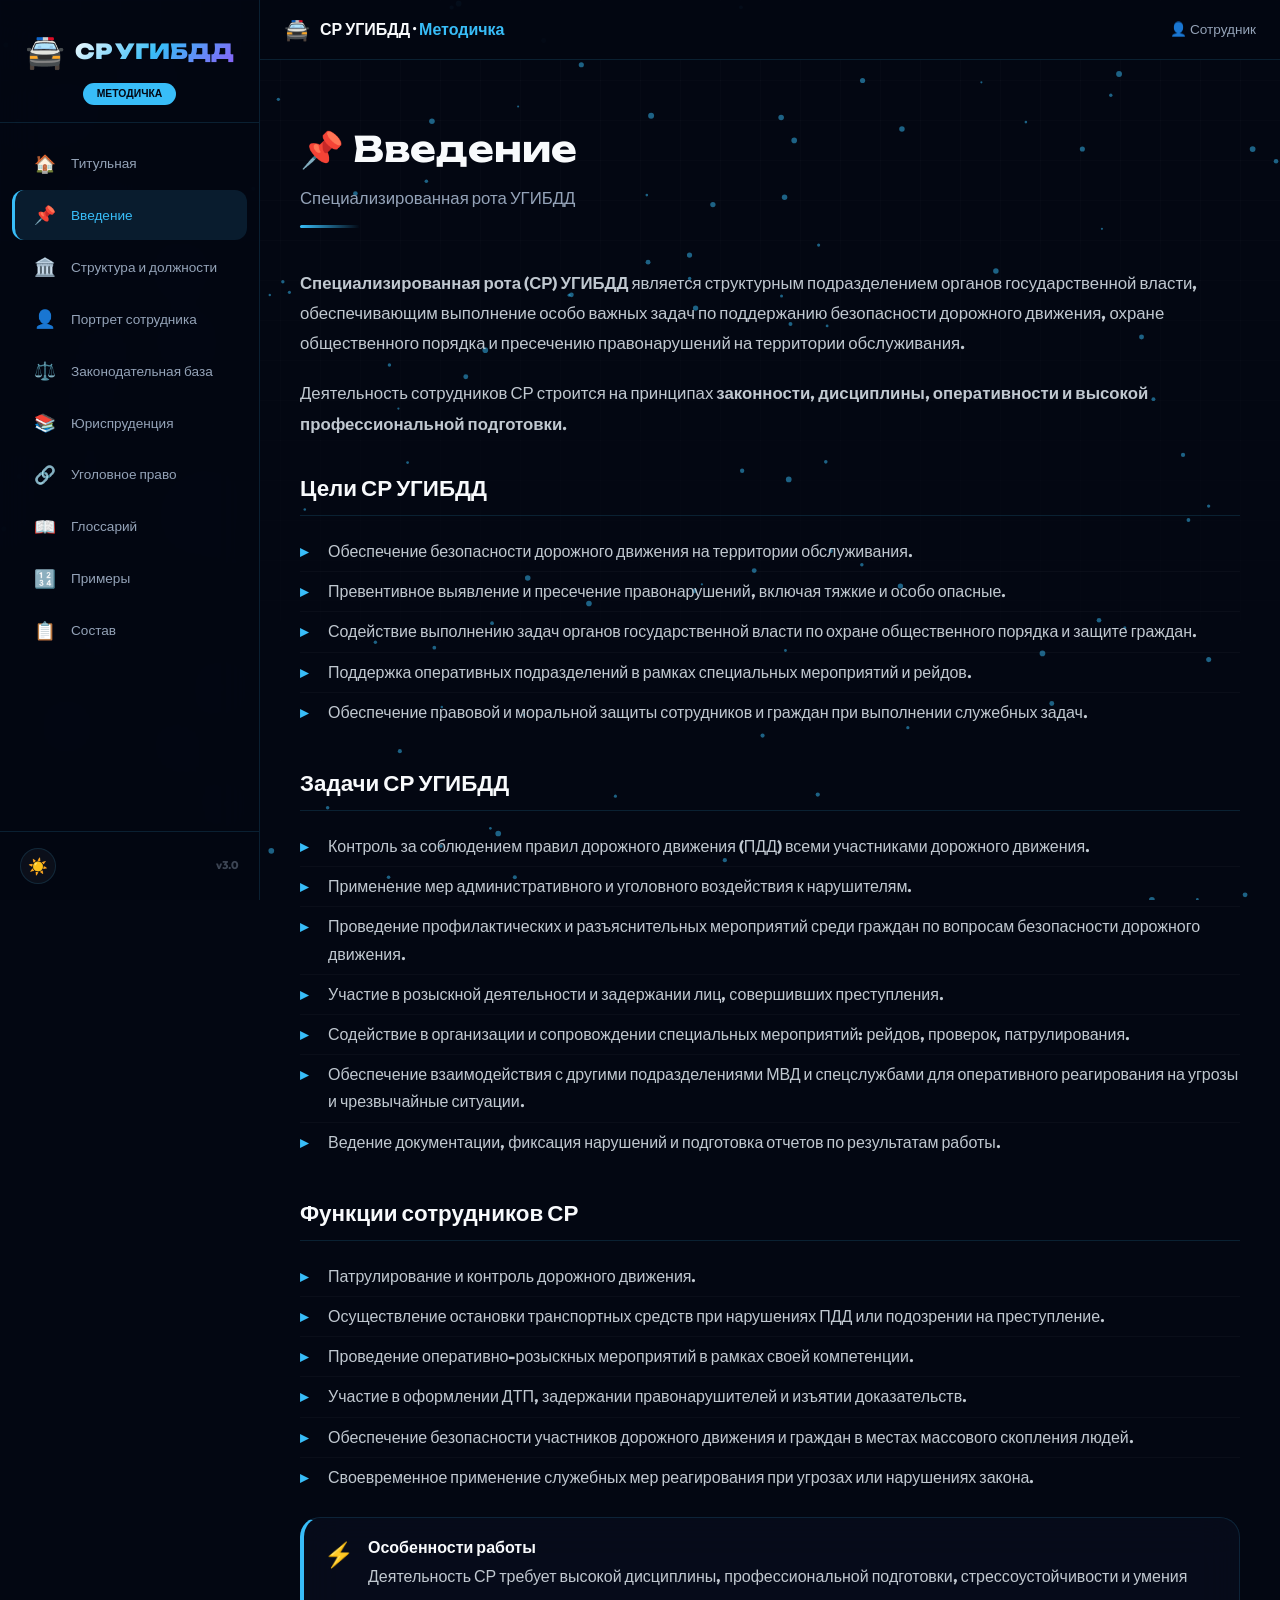
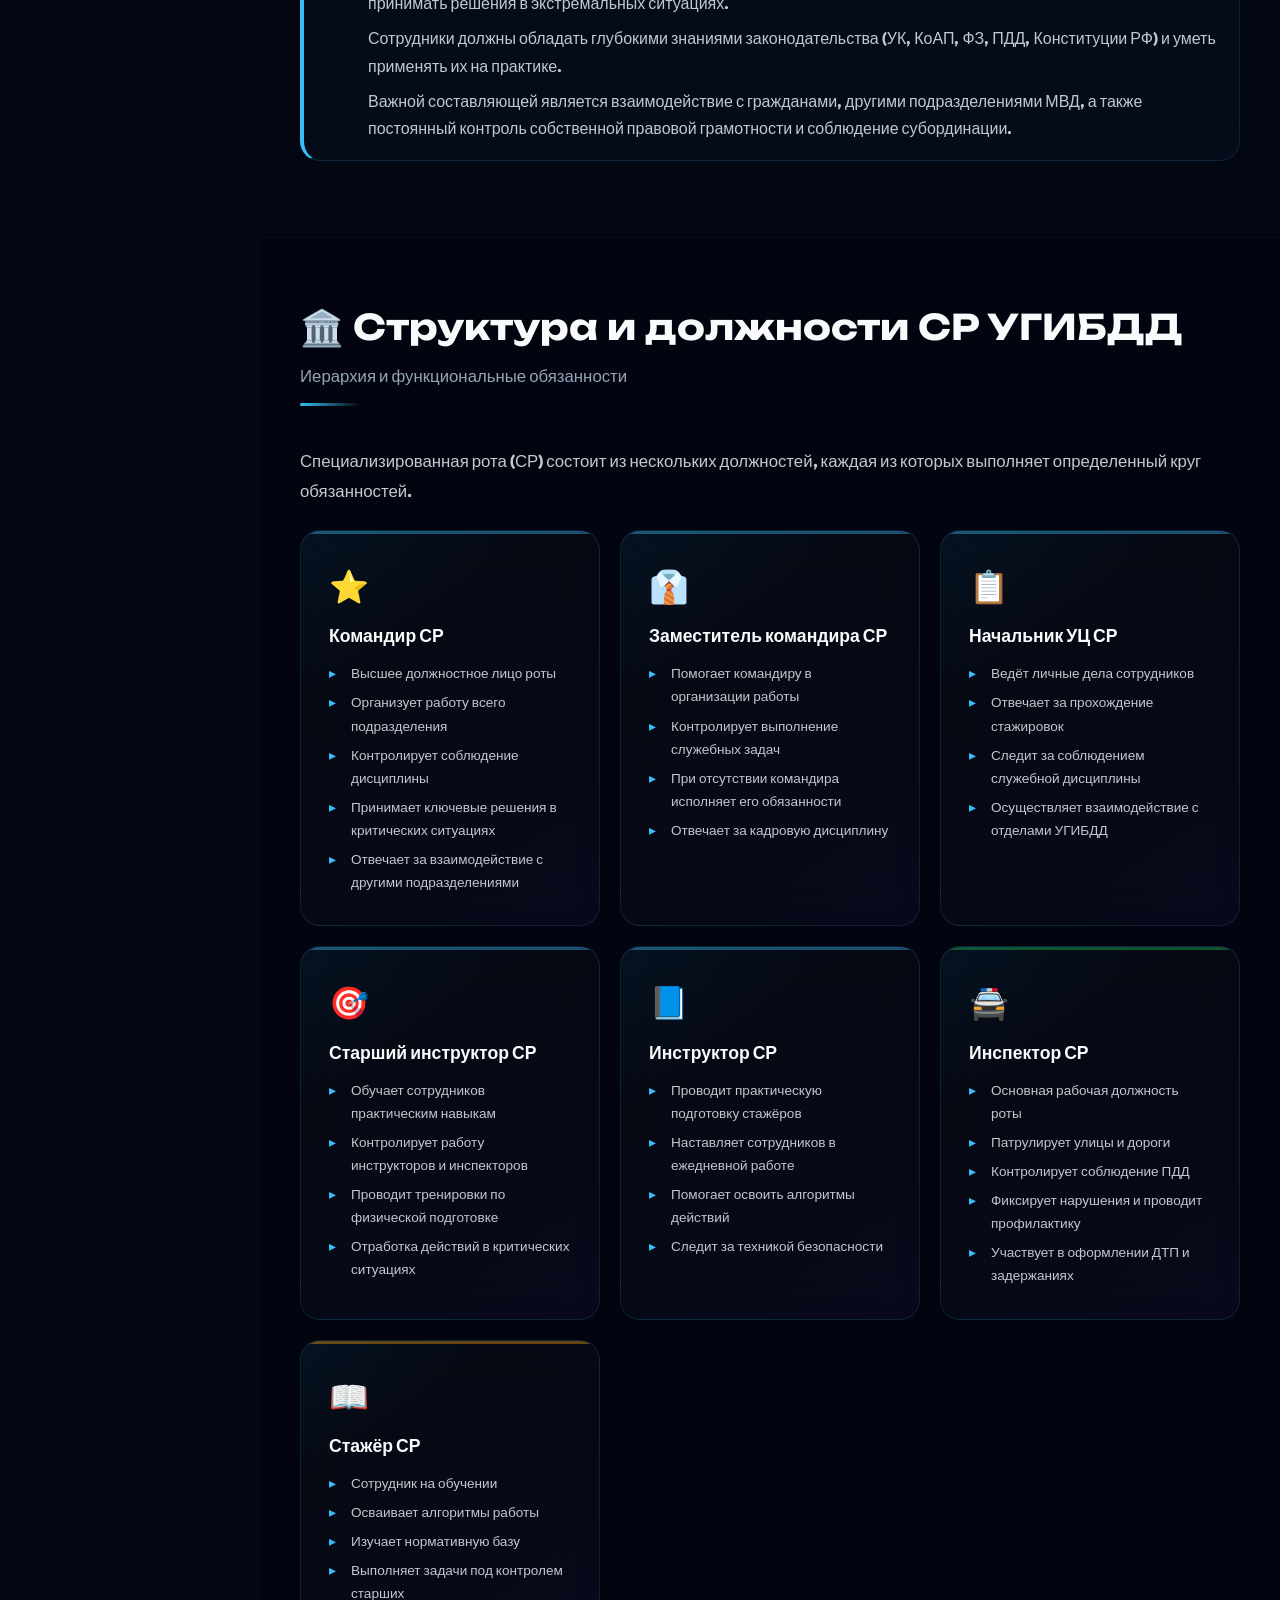
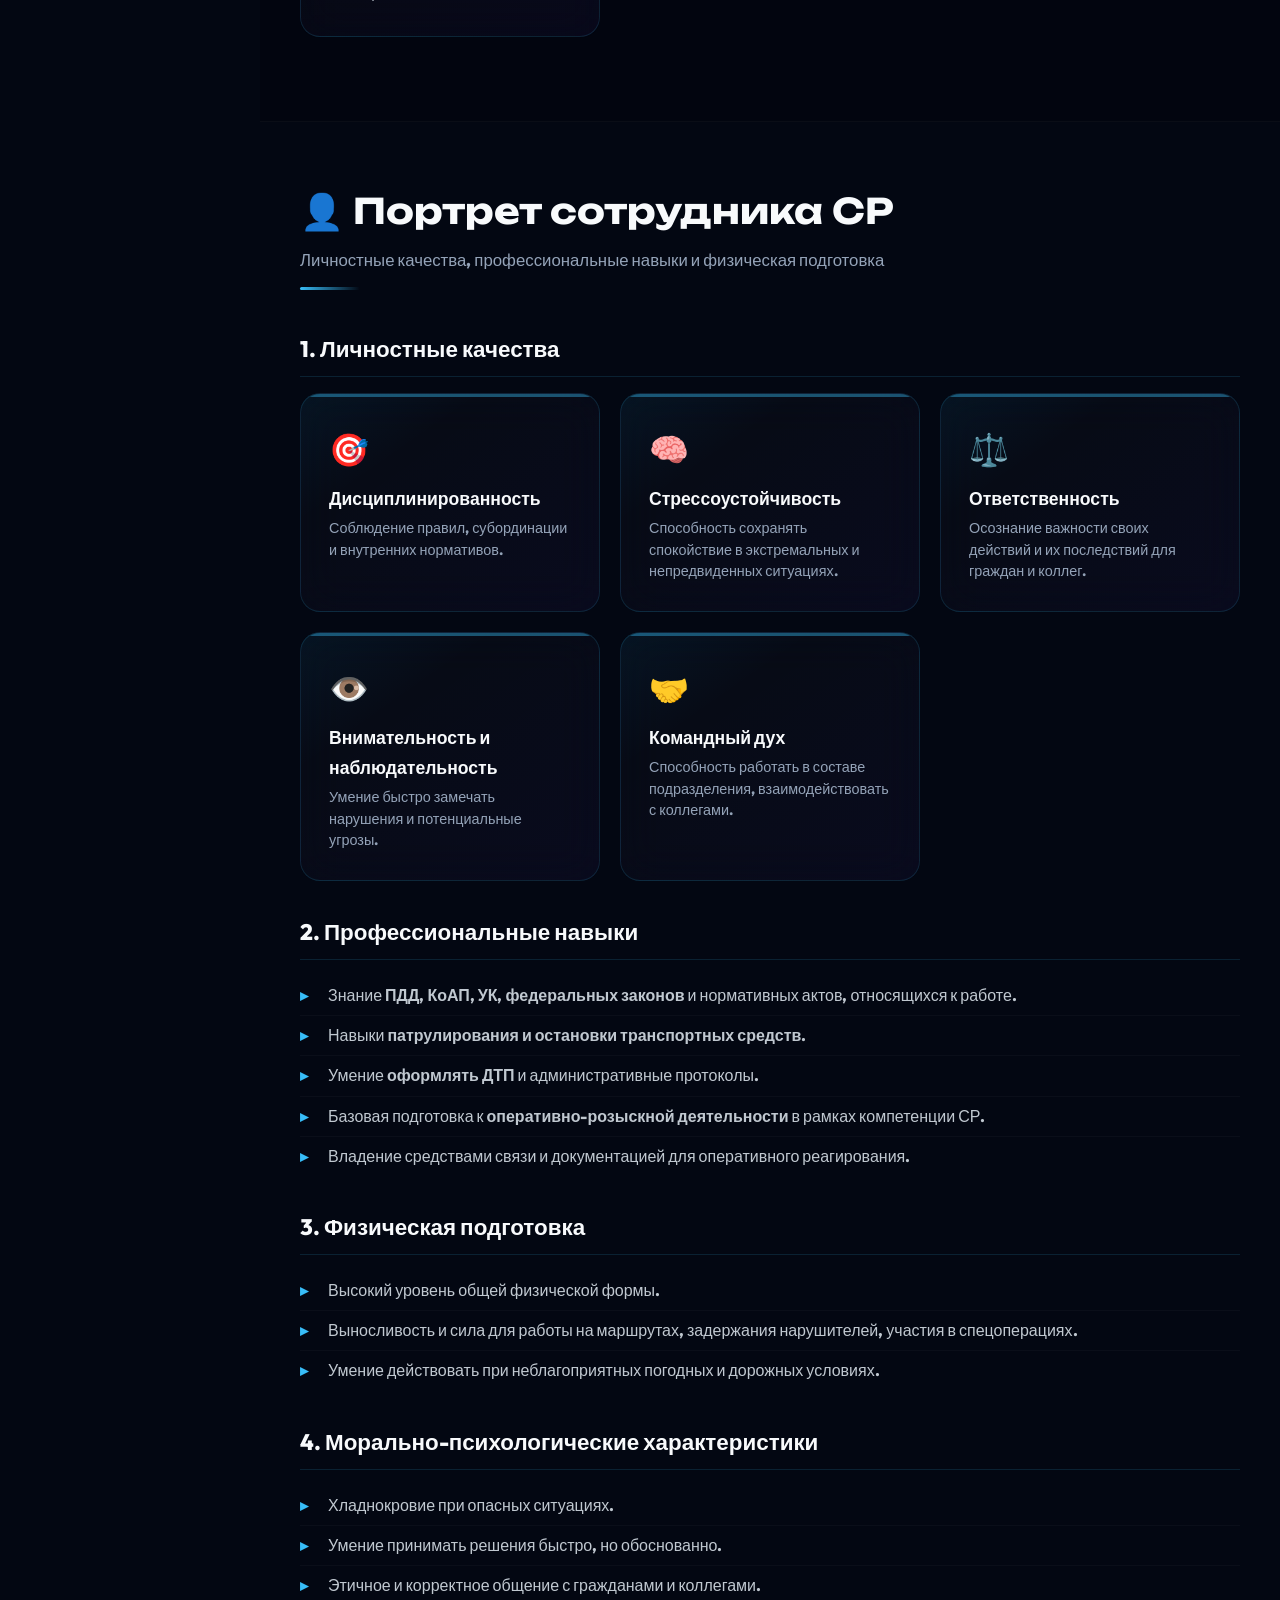
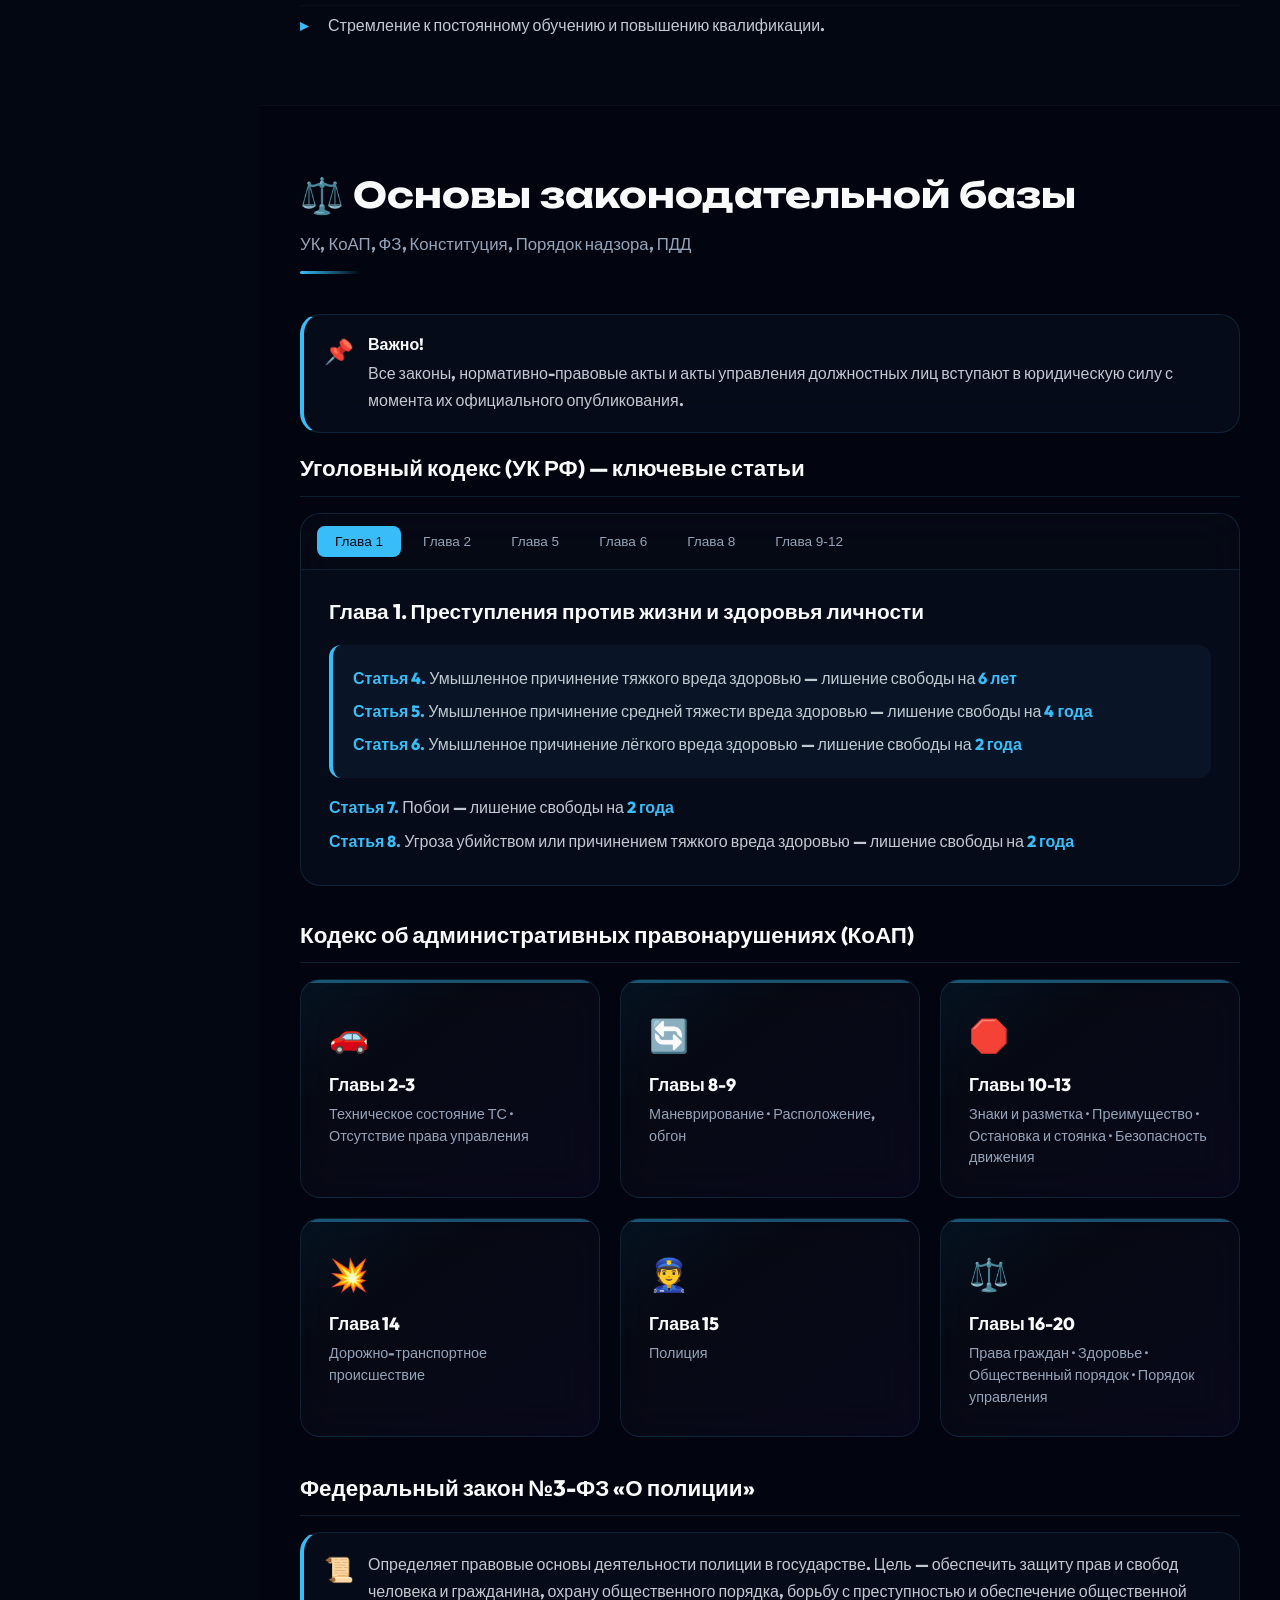
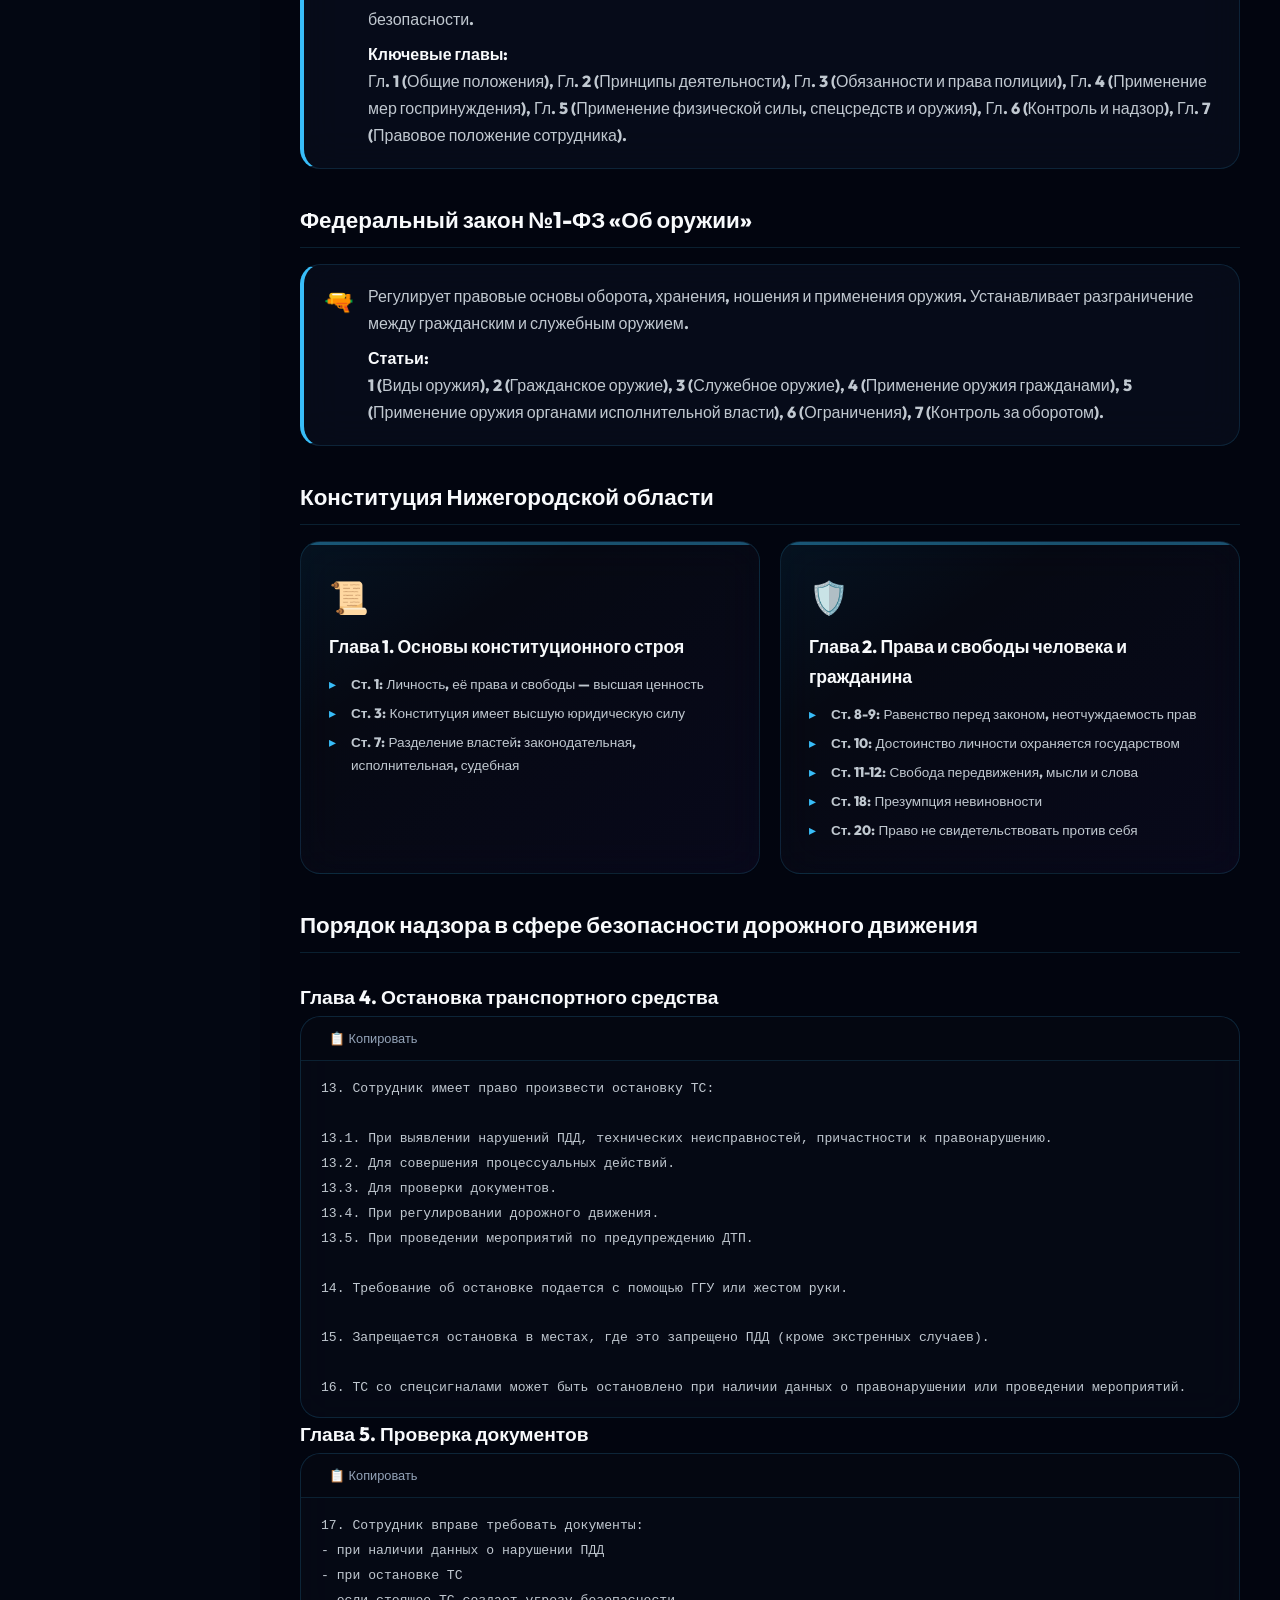
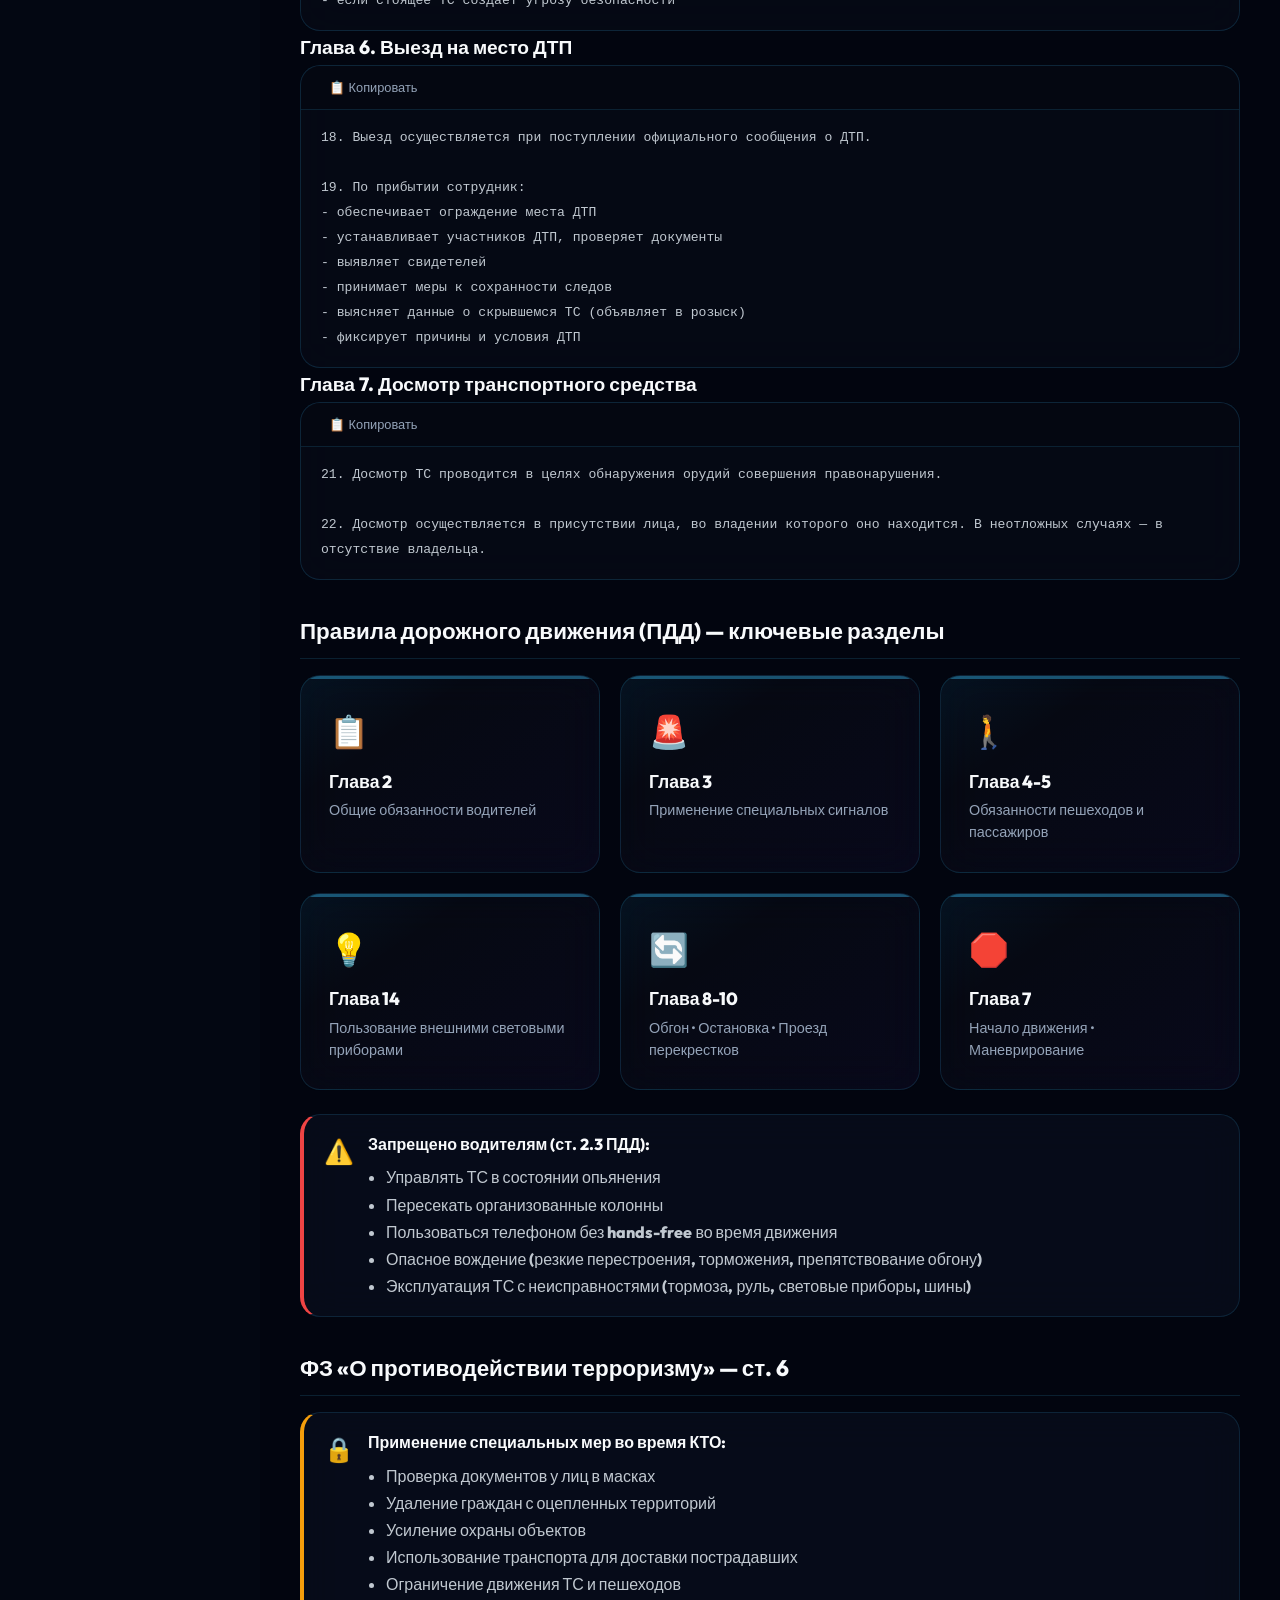
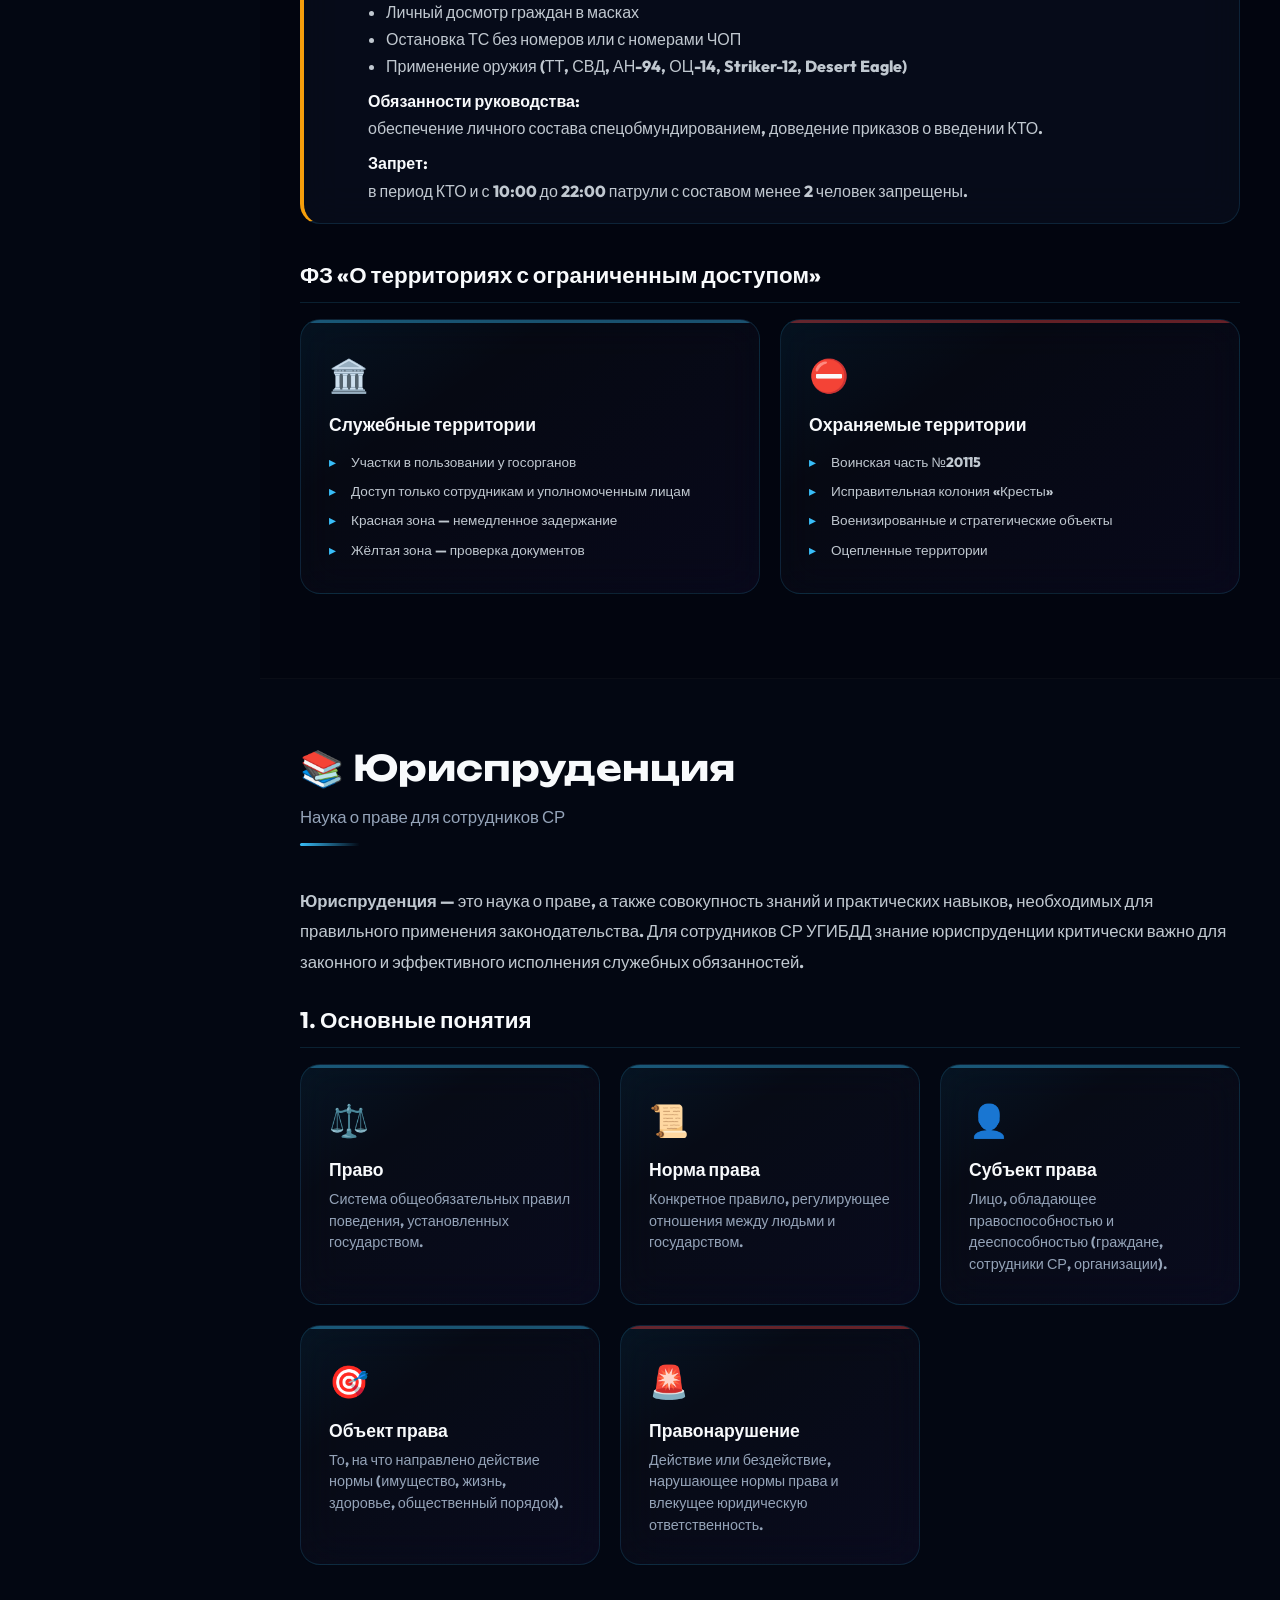
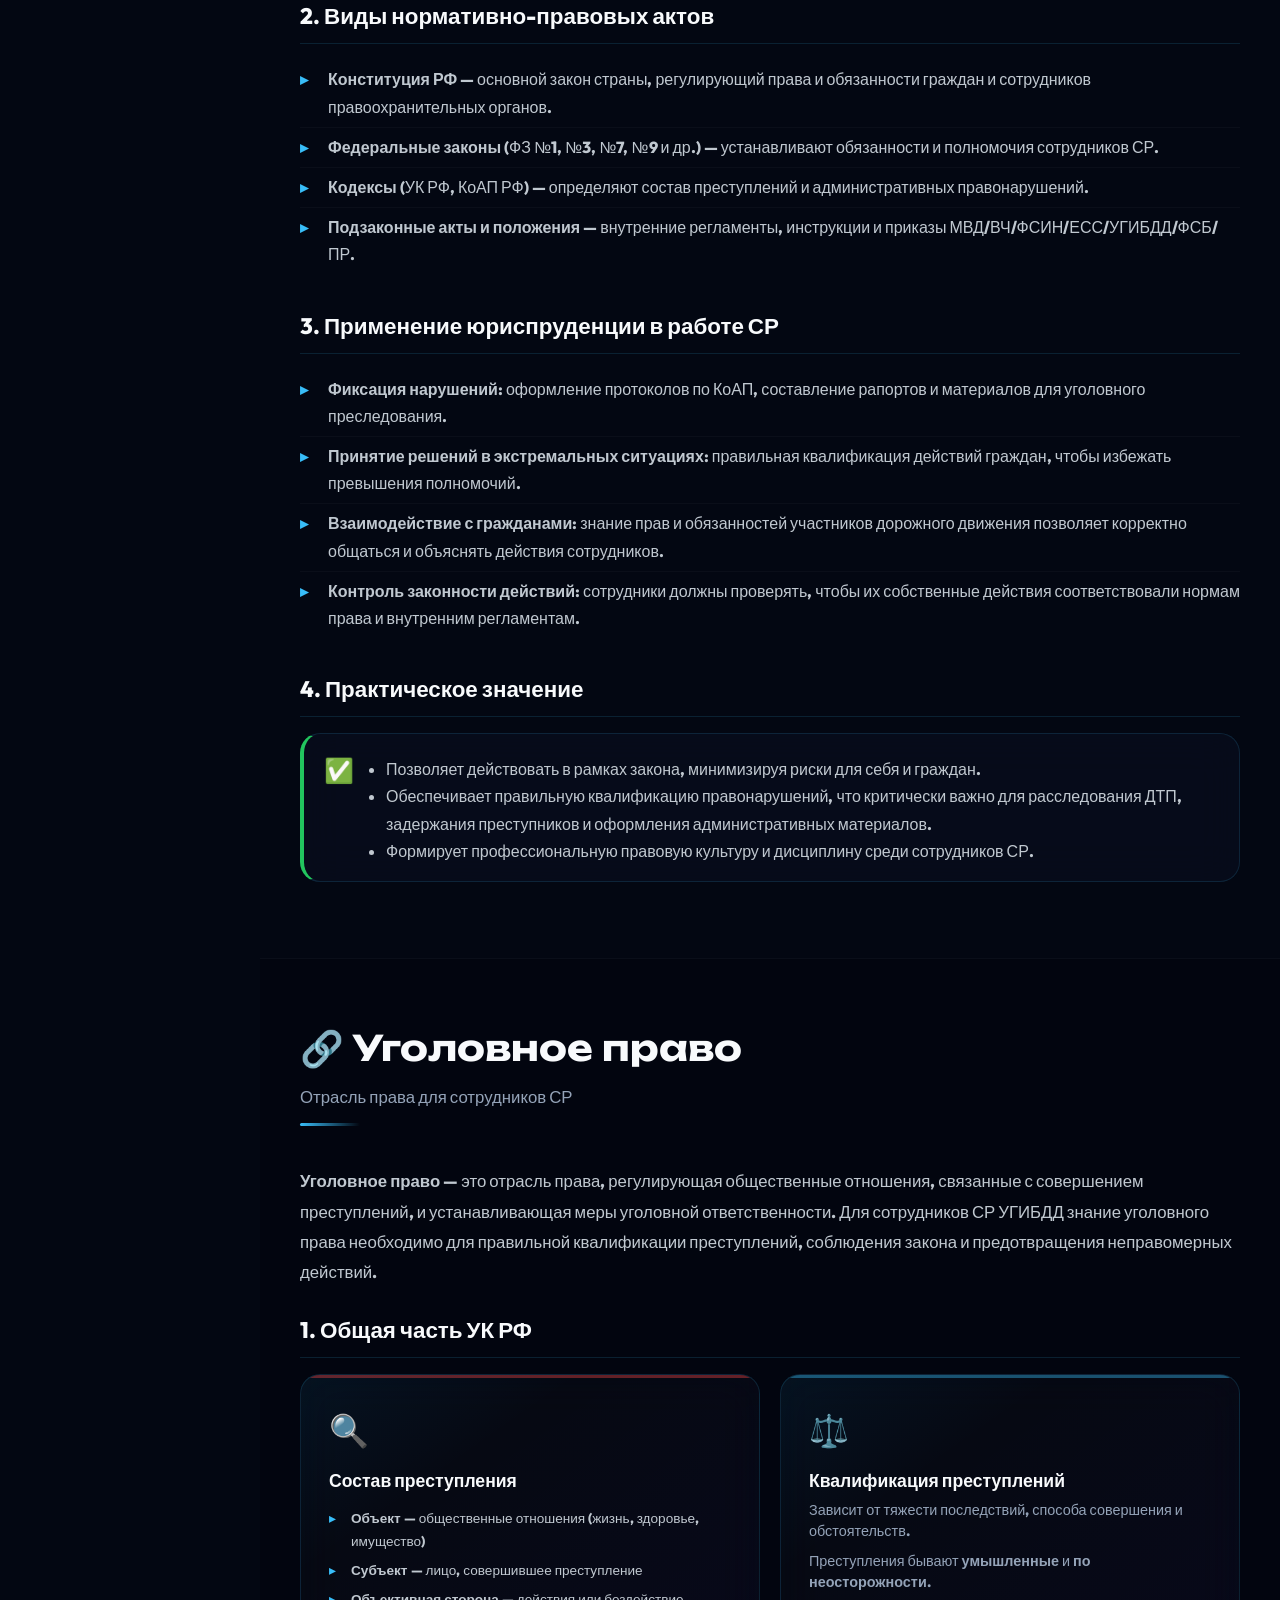
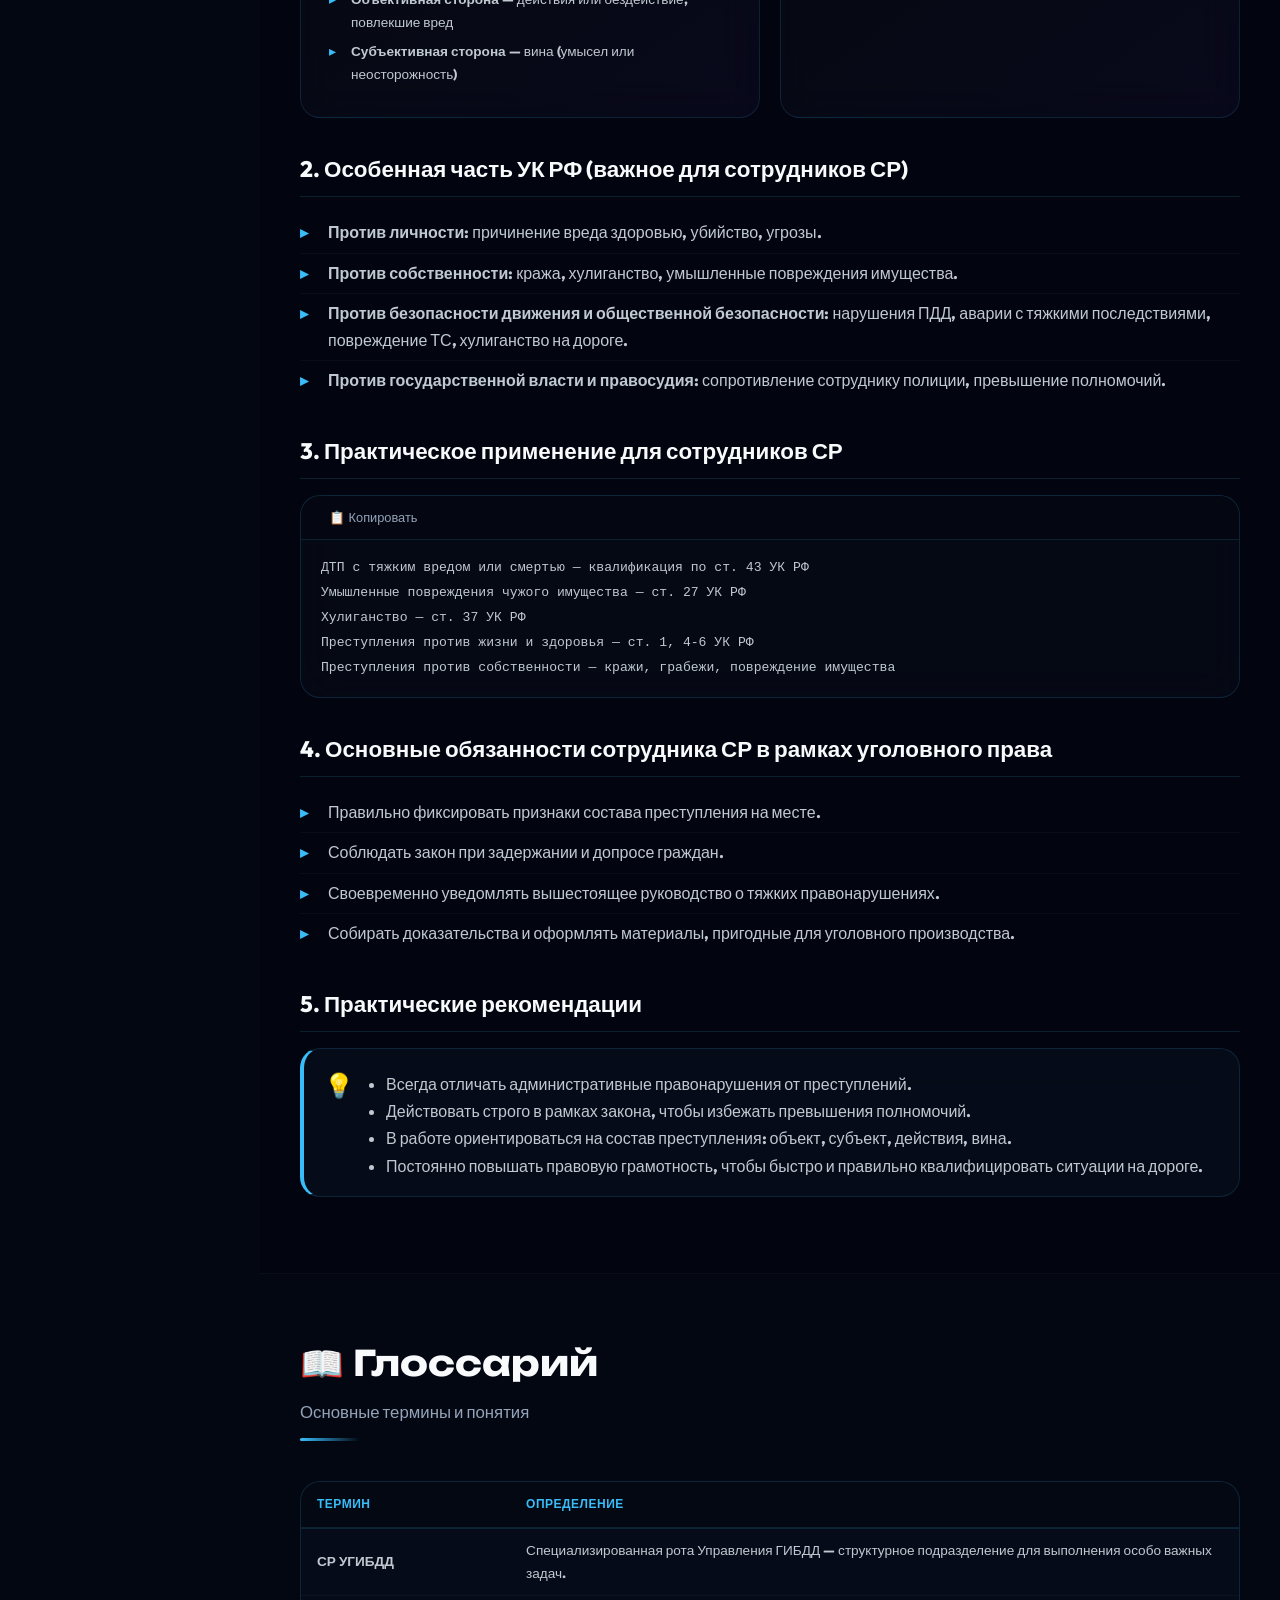
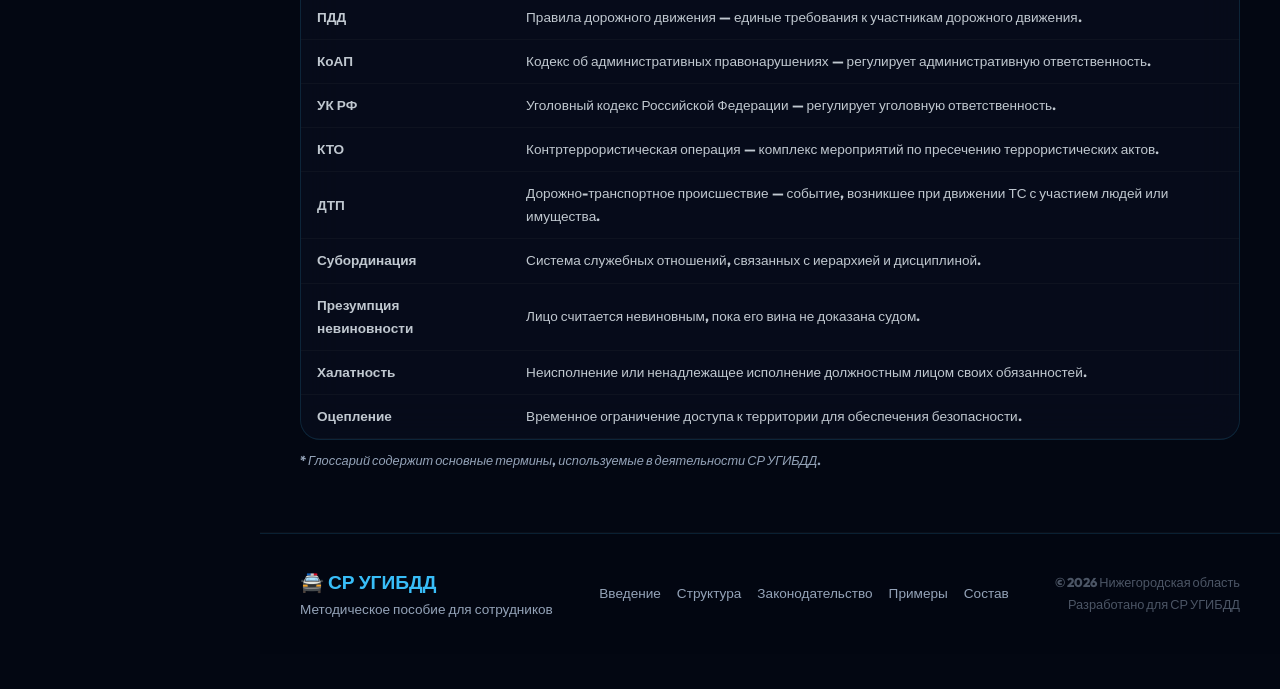
==== book.html @ c5ffb577 "Add files via upload" ====
<!DOCTYPE html>
<html lang="ru" data-theme="dark">
<head>
    <meta charset="UTF-8">
    <meta name="viewport" content="width=device-width, initial-scale=1.0">
    <title>СР УГИБДД · Методичка</title>
    <link rel="preconnect" href="https://fonts.googleapis.com">
    <link rel="preconnect" href="https://fonts.gstatic.com" crossorigin>
    <link href="https://fonts.googleapis.com/css2?family=Outfit:wght@300;400;500;600;700;800;900&family=Unbounded:wght@300;400;500;700;900&display=swap" rel="stylesheet">
    <link rel="stylesheet" href="css/style.css">
    <link rel="stylesheet" href="css/themes.css">
    <link rel="icon" type="image/png" href="assets/img/favicon-96x96.png" sizes="96x96" />
    <link rel="icon" type="image/svg+xml" href="assets/img/favicon.svg" />
    <link rel="shortcut icon" href="assets/img/favicon.ico" />
    <link rel="apple-touch-icon" sizes="180x180" href="assets/img/apple-touch-icon.png" />
    <meta name="apple-mobile-web-app-title" content="SR UGIBDD" />
    <link rel="manifest" href="site.webmanifest" />
</head>
<body>
    <canvas id="particles"></canvas>
    <aside class="sidebar" id="sidebar">
        <div class="sidebar__header">
            <div class="sidebar__logo">
                <span class="sidebar__logo-icon">🚔</span>
                <span class="sidebar__logo-text">СР УГИБДД</span>
            </div>
            <span class="sidebar__badge">Методичка</span>
        </div>
        <nav class="sidebar__nav">
            <ul class="sidebar__menu">
                <li><a href="index.html" class="sidebar__link"><span class="sidebar__icon">🏠</span> Титульная</a></li>
                <li><a href="#vvedenie" class="sidebar__link active"><span class="sidebar__icon">📌</span> Введение</a></li>
                <li><a href="#struktura" class="sidebar__link"><span class="sidebar__icon">🏛️</span> Структура и должности</a></li>
                <li><a href="#portret" class="sidebar__link"><span class="sidebar__icon">👤</span> Портрет сотрудника</a></li>
                <li><a href="#zakonodatelstvo" class="sidebar__link"><span class="sidebar__icon">⚖️</span> Законодательная база</a></li>
                <li><a href="#yurisprudenciya" class="sidebar__link"><span class="sidebar__icon">📚</span> Юриспруденция</a></li>
                <li><a href="#ugolovnoe-pravo" class="sidebar__link"><span class="sidebar__icon">🔗</span> Уголовное право</a></li>
                <li><a href="#glossariy" class="sidebar__link"><span class="sidebar__icon">📖</span> Глоссарий</a></li>
                <li><a href="primery.html" class="sidebar__link"><span class="sidebar__icon">🔢</span> Примеры</a></li>
                <li><a href="pages/sostav/index.html" class="sidebar__link"><span class="sidebar__icon">📋</span> Состав</a></li>
            </ul>
        </nav>
        <div class="sidebar__footer">
            <button class="theme-toggle" id="themeToggle"><span class="theme-toggle__icon">☀️</span></button>
            <span class="sidebar__version">v3.0</span>
        </div>
    </aside>
    <main class="main-content">
        <header class="topbar">
            <button class="topbar__menu-btn" id="sidebarToggle">☰</button>
            <div class="topbar__brand">
                <span class="topbar__brand-icon">🚔</span>
                <span class="topbar__brand-text">СР УГИБДД · <span>Методичка</span></span>
            </div>
            <div class="topbar__info"><span class="topbar__user">👤 Сотрудник</span></div>
        </header>
        <div class="page">

            <!-- ========================================================= -->
            <!-- ВВЕДЕНИЕ -->
            <!-- ========================================================= -->
            <section class="section" id="vvedenie">
                <div class="container">
                    <div class="section__header">
                        <h1 class="section__title">📌 Введение</h1>
                        <p class="section__subtitle">Специализированная рота УГИБДД</p>
                        <div class="section__divider"></div>
                    </div>

                    <p style="color: var(--text-secondary); font-size: 1.05rem; line-height: 1.8; margin-bottom: 20px;">
                        <strong>Специализированная рота (СР) УГИБДД</strong> является структурным подразделением органов государственной власти, обеспечивающим выполнение особо важных задач по поддержанию безопасности дорожного движения, охране общественного порядка и пресечению правонарушений на территории обслуживания.
                    </p>
                    <p style="color: var(--text-secondary); font-size: 1.05rem; line-height: 1.8; margin-bottom: 30px;">
                        Деятельность сотрудников СР строится на принципах <strong>законности, дисциплины, оперативности и высокой профессиональной подготовки</strong>.
                    </p>

                    <h2 class="section__heading">Цели СР УГИБДД</h2>
                    <ul class="styled-list">
                        <li>Обеспечение безопасности дорожного движения на территории обслуживания.</li>
                        <li>Превентивное выявление и пресечение правонарушений, включая тяжкие и особо опасные.</li>
                        <li>Содействие выполнению задач органов государственной власти по охране общественного порядка и защите граждан.</li>
                        <li>Поддержка оперативных подразделений в рамках специальных мероприятий и рейдов.</li>
                        <li>Обеспечение правовой и моральной защиты сотрудников и граждан при выполнении служебных задач.</li>
                    </ul>

                    <h2 class="section__heading">Задачи СР УГИБДД</h2>
                    <ul class="styled-list">
                        <li>Контроль за соблюдением правил дорожного движения (ПДД) всеми участниками дорожного движения.</li>
                        <li>Применение мер административного и уголовного воздействия к нарушителям.</li>
                        <li>Проведение профилактических и разъяснительных мероприятий среди граждан по вопросам безопасности дорожного движения.</li>
                        <li>Участие в розыскной деятельности и задержании лиц, совершивших преступления.</li>
                        <li>Содействие в организации и сопровождении специальных мероприятий: рейдов, проверок, патрулирования.</li>
                        <li>Обеспечение взаимодействия с другими подразделениями МВД и спецслужбами для оперативного реагирования на угрозы и чрезвычайные ситуации.</li>
                        <li>Ведение документации, фиксация нарушений и подготовка отчетов по результатам работы.</li>
                    </ul>

                    <h2 class="section__heading">Функции сотрудников СР</h2>
                    <ul class="styled-list">
                        <li>Патрулирование и контроль дорожного движения.</li>
                        <li>Осуществление остановки транспортных средств при нарушениях ПДД или подозрении на преступление.</li>
                        <li>Проведение оперативно-розыскных мероприятий в рамках своей компетенции.</li>
                        <li>Участие в оформлении ДТП, задержании правонарушителей и изъятии доказательств.</li>
                        <li>Обеспечение безопасности участников дорожного движения и граждан в местах массового скопления людей.</li>
                        <li>Своевременное применение служебных мер реагирования при угрозах или нарушениях закона.</li>
                    </ul>

                    <div class="alert alert--info" style="margin-top: 20px;">
                        <div class="alert__icon">⚡</div>
                        <div class="alert__content">
                            <strong>Особенности работы</strong>
                            <p>Деятельность СР требует высокой дисциплины, профессиональной подготовки, стрессоустойчивости и умения принимать решения в экстремальных ситуациях.</p>
                            <p style="margin-top: 8px;">Сотрудники должны обладать глубокими знаниями законодательства (УК, КоАП, ФЗ, ПДД, Конституции РФ) и уметь применять их на практике.</p>
                            <p style="margin-top: 8px;">Важной составляющей является взаимодействие с гражданами, другими подразделениями МВД, а также постоянный контроль собственной правовой грамотности и соблюдение субординации.</p>
                        </div>
                    </div>
                </div>
            </section>

            <!-- ========================================================= -->
            <!-- СТРУКТУРА И ДОЛЖНОСТИ -->
            <!-- ========================================================= -->
            <section class="section" id="struktura">
                <div class="container">
                    <div class="section__header">
                        <h1 class="section__title">🏛️ Структура и должности СР УГИБДД</h1>
                        <p class="section__subtitle">Иерархия и функциональные обязанности</p>
                        <div class="section__divider"></div>
                    </div>

                    <p style="color: var(--text-secondary); font-size: 1.05rem; line-height: 1.8; margin-bottom: 24px;">
                        Специализированная рота (СР) состоит из нескольких должностей, каждая из которых выполняет определенный круг обязанностей.
                    </p>

                    <div class="card-grid">
                        <div class="card card--primary">
                            <div class="card__icon">⭐</div>
                            <h3 class="card__title">Командир СР</h3>
                            <ul class="card__list">
                                <li>Высшее должностное лицо роты</li>
                                <li>Организует работу всего подразделения</li>
                                <li>Контролирует соблюдение дисциплины</li>
                                <li>Принимает ключевые решения в критических ситуациях</li>
                                <li>Отвечает за взаимодействие с другими подразделениями</li>
                            </ul>
                        </div>

                        <div class="card">
                            <div class="card__icon">👔</div>
                            <h3 class="card__title">Заместитель командира СР</h3>
                            <ul class="card__list">
                                <li>Помогает командиру в организации работы</li>
                                <li>Контролирует выполнение служебных задач</li>
                                <li>При отсутствии командира исполняет его обязанности</li>
                                <li>Отвечает за кадровую дисциплину</li>
                            </ul>
                        </div>

                        <div class="card">
                            <div class="card__icon">📋</div>
                            <h3 class="card__title">Начальник УЦ СР</h3>
                            <ul class="card__list">
                                <li>Ведёт личные дела сотрудников</li>
                                <li>Отвечает за прохождение стажировок</li>
                                <li>Следит за соблюдением служебной дисциплины</li>
                                <li>Осуществляет взаимодействие с отделами УГИБДД</li>
                            </ul>
                        </div>

                        <div class="card">
                            <div class="card__icon">🎯</div>
                            <h3 class="card__title">Старший инструктор СР</h3>
                            <ul class="card__list">
                                <li>Обучает сотрудников практическим навыкам</li>
                                <li>Контролирует работу инструкторов и инспекторов</li>
                                <li>Проводит тренировки по физической подготовке</li>
                                <li>Отработка действий в критических ситуациях</li>
                            </ul>
                        </div>

                        <div class="card">
                            <div class="card__icon">📘</div>
                            <h3 class="card__title">Инструктор СР</h3>
                            <ul class="card__list">
                                <li>Проводит практическую подготовку стажёров</li>
                                <li>Наставляет сотрудников в ежедневной работе</li>
                                <li>Помогает освоить алгоритмы действий</li>
                                <li>Следит за техникой безопасности</li>
                            </ul>
                        </div>

                        <div class="card card--success">
                            <div class="card__icon">🚔</div>
                            <h3 class="card__title">Инспектор СР</h3>
                            <ul class="card__list">
                                <li>Основная рабочая должность роты</li>
                                <li>Патрулирует улицы и дороги</li>
                                <li>Контролирует соблюдение ПДД</li>
                                <li>Фиксирует нарушения и проводит профилактику</li>
                                <li>Участвует в оформлении ДТП и задержаниях</li>
                            </ul>
                        </div>

                        <div class="card card--warning">
                            <div class="card__icon">📖</div>
                            <h3 class="card__title">Стажёр СР</h3>
                            <ul class="card__list">
                                <li>Сотрудник на обучении</li>
                                <li>Осваивает алгоритмы работы</li>
                                <li>Изучает нормативную базу</li>
                                <li>Выполняет задачи под контролем старших</li>
                            </ul>
                        </div>
                    </div>
                </div>
            </section>

            <!-- ========================================================= -->
            <!-- ПОРТРЕТ СОТРУДНИКА -->
            <!-- ========================================================= -->
            <section class="section" id="portret">
                <div class="container">
                    <div class="section__header">
                        <h1 class="section__title">👤 Портрет сотрудника СР</h1>
                        <p class="section__subtitle">Личностные качества, профессиональные навыки и физическая подготовка</p>
                        <div class="section__divider"></div>
                    </div>

                    <h2 class="section__heading">1. Личностные качества</h2>
                    <div class="card-grid card-grid--2">
                        <div class="card">
                            <div class="card__icon">🎯</div>
                            <h3 class="card__title">Дисциплинированность</h3>
                            <p class="card__desc">Соблюдение правил, субординации и внутренних нормативов.</p>
                        </div>
                        <div class="card">
                            <div class="card__icon">🧠</div>
                            <h3 class="card__title">Стрессоустойчивость</h3>
                            <p class="card__desc">Способность сохранять спокойствие в экстремальных и непредвиденных ситуациях.</p>
                        </div>
                        <div class="card">
                            <div class="card__icon">⚖️</div>
                            <h3 class="card__title">Ответственность</h3>
                            <p class="card__desc">Осознание важности своих действий и их последствий для граждан и коллег.</p>
                        </div>
                        <div class="card">
                            <div class="card__icon">👁️</div>
                            <h3 class="card__title">Внимательность и наблюдательность</h3>
                            <p class="card__desc">Умение быстро замечать нарушения и потенциальные угрозы.</p>
                        </div>
                        <div class="card">
                            <div class="card__icon">🤝</div>
                            <h3 class="card__title">Командный дух</h3>
                            <p class="card__desc">Способность работать в составе подразделения, взаимодействовать с коллегами.</p>
                        </div>
                    </div>

                    <h2 class="section__heading">2. Профессиональные навыки</h2>
                    <ul class="styled-list">
                        <li>Знание <strong>ПДД, КоАП, УК, федеральных законов</strong> и нормативных актов, относящихся к работе.</li>
                        <li>Навыки <strong>патрулирования и остановки транспортных средств</strong>.</li>
                        <li>Умение <strong>оформлять ДТП</strong> и административные протоколы.</li>
                        <li>Базовая подготовка к <strong>оперативно-розыскной деятельности</strong> в рамках компетенции СР.</li>
                        <li>Владение средствами связи и документацией для оперативного реагирования.</li>
                    </ul>

                    <h2 class="section__heading">3. Физическая подготовка</h2>
                    <ul class="styled-list">
                        <li>Высокий уровень общей физической формы.</li>
                        <li>Выносливость и сила для работы на маршрутах, задержания нарушителей, участия в спецоперациях.</li>
                        <li>Умение действовать при неблагоприятных погодных и дорожных условиях.</li>
                    </ul>

                    <h2 class="section__heading">4. Морально-психологические характеристики</h2>
                    <ul class="styled-list">
                        <li>Хладнокровие при опасных ситуациях.</li>
                        <li>Умение принимать решения быстро, но обоснованно.</li>
                        <li>Этичное и корректное общение с гражданами и коллегами.</li>
                        <li>Стремление к постоянному обучению и повышению квалификации.</li>
                    </ul>
                </div>
            </section>

            <!-- ========================================================= -->
            <!-- ЗАКОНОДАТЕЛЬНАЯ БАЗА -->
            <!-- ========================================================= -->
            <section class="section" id="zakonodatelstvo">
                <div class="container">
                    <div class="section__header">
                        <h1 class="section__title">⚖️ Основы законодательной базы</h1>
                        <p class="section__subtitle">УК, КоАП, ФЗ, Конституция, Порядок надзора, ПДД</p>
                        <div class="section__divider"></div>
                    </div>

                    <div class="alert alert--info">
                        <div class="alert__icon">📌</div>
                        <div class="alert__content">
                            <strong>Важно!</strong>
                            <p>Все законы, нормативно-правовые акты и акты управления должностных лиц вступают в юридическую силу с момента их официального опубликования.</p>
                        </div>
                    </div>

                    <h2 class="section__heading">Уголовный кодекс (УК РФ) — ключевые статьи</h2>

                    <div class="tabs">
                        <div class="tabs__nav">
                            <button class="tabs__btn active" data-tab="uk1">Глава 1</button>
                            <button class="tabs__btn" data-tab="uk2">Глава 2</button>
                            <button class="tabs__btn" data-tab="uk3">Глава 5</button>
                            <button class="tabs__btn" data-tab="uk4">Глава 6</button>
                            <button class="tabs__btn" data-tab="uk5">Глава 8</button>
                            <button class="tabs__btn" data-tab="uk6">Глава 9-12</button>
                        </div>

                        <!-- Глава 1 -->
                        <div class="tabs__content active" id="uk1">
                            <h3>Глава 1. Преступления против жизни и здоровья личности</h3>
                            <div class="highlight">
                                <p><strong>Статья 4.</strong> Умышленное причинение тяжкого вреда здоровью — лишение свободы на <strong>6 лет</strong></p>
                                <p><strong>Статья 5.</strong> Умышленное причинение средней тяжести вреда здоровью — лишение свободы на <strong>4 года</strong></p>
                                <p><strong>Статья 6.</strong> Умышленное причинение лёгкого вреда здоровью — лишение свободы на <strong>2 года</strong></p>
                            </div>
                            <p><strong>Статья 7.</strong> Побои — лишение свободы на <strong>2 года</strong></p>
                            <p><strong>Статья 8.</strong> Угроза убийством или причинением тяжкого вреда здоровью — лишение свободы на <strong>2 года</strong></p>
                        </div>

                        <!-- Глава 2 -->
                        <div class="tabs__content" id="uk2">
                            <h3>Глава 2. Преступления против свободы, чести и достоинства личности</h3>
                            <div class="highlight">
                                <p><strong>Статья 12.</strong> Похищение человека — лишение свободы на <strong>4 года</strong></p>
                                <p><strong>Статья 13.</strong> Незаконное лишение свободы — лишение свободы на <strong>4 года</strong></p>
                            </div>
                            <p><strong>Статья 14.</strong> Клевета — штраф 50.000-100.000 рублей или лишение свободы на <strong>2 года</strong></p>
                            <p><strong>Статья 19.</strong> Нарушение тайны переписки или телефонных переговоров — лишение свободы на <strong>2 года</strong></p>
                            <p><strong>Статья 20.</strong> Нарушение неприкосновенности жилища — лишение свободы на <strong>2 года</strong></p>
                        </div>

                        <!-- Глава 5 -->
                        <div class="tabs__content" id="uk3">
                            <h3>Глава 5. Преступления против собственности</h3>
                            <div class="highlight">
                                <p><strong>Статья 22.</strong> Кража — лишение свободы на <strong>6 лет</strong></p>
                                <p><strong>Статья 23.</strong> Грабеж — лишение свободы на <strong>8 лет</strong></p>
                            </div>
                            <p><strong>Статья 24.</strong> Разбой — лишение свободы на <strong>4 года</strong></p>
                            <p><strong>Статья 26.</strong> Вымогательство — лишение свободы на <strong>4 года</strong></p>
                            <p><strong>Статья 27.</strong> Умышленное уничтожение или повреждение имущества — лишение свободы на <strong>2 года</strong></p>
                        </div>

                        <!-- Глава 6 -->
                        <div class="tabs__content" id="uk4">
                            <h3>Глава 6. Преступления против общественной безопасности</h3>
                            <div class="highlight">
                                <p><strong>Статья 33.</strong> Бандитизм — лишение свободы на <strong>4 года</strong></p>
                                <p><strong>Статья 36.</strong> Массовые беспорядки — лишение свободы на <strong>4 года</strong></p>
                            </div>
                            <p><strong>Статья 37.</strong> Хулиганство — лишение свободы на <strong>2 года</strong></p>
                            <p><strong>Статья 38.</strong> Вандализм — лишение свободы на <strong>2 года</strong></p>
                            <p><strong>Статья 39.</strong> Незаконное проникновение на охраняемый объект — лишение свободы на <strong>8 лет</strong></p>
                            <p><strong>Статья 40.</strong> Незаконное приобретение, передача, изготовление оружия — лишение свободы на <strong>4 года</strong></p>
                            <p><strong>Статья 41.</strong> Незаконное использование или ношение оружия — лишение свободы на <strong>4 года</strong></p>
                            <p><strong>Статья 42.</strong> Ношение огнестрельного оружия в открытом виде в общественных местах — лишение свободы на <strong>4 года</strong></p>
                        </div>

                        <!-- Глава 8 -->
                        <div class="tabs__content" id="uk5">
                            <h3>Глава 8. Преступления против здоровья населения и общественной нравственности</h3>
                            <div class="highlight">
                                <p><strong>Статья 45.</strong> Незаконное изготовление, приобретение, продажа, хранение наркотических средств — лишение свободы на <strong>7 лет</strong></p>
                            </div>
                            <p><strong>Примечание:</strong> значительный размер — зелёный чай от 6 грамм, мятная пудра от 2 грамм. Добровольная сдача освобождает от ответственности.</p>
                        </div>

                        <!-- Глава 9-12 -->
                        <div class="tabs__content" id="uk6">
                            <h3>Главы 9-12. Преступления против государственной власти, правосудия, порядка управления и военной службы</h3>
                            <div class="highlight">
                                <p><strong>Статья 48.</strong> Посягательство на жизнь государственного деятеля — лишение свободы на <strong>7 лет</strong></p>
                                <p><strong>Статья 51.</strong> Превышение должностных полномочий — лишение свободы на <strong>4 года</strong></p>
                                <p><strong>Статья 51.1.</strong> Злоупотребление должностными полномочиями — лишение свободы на <strong>4 года</strong></p>
                            </div>
                            <p><strong>Статья 53.</strong> Присвоение полномочий должностного лица — лишение свободы на <strong>3 года</strong></p>
                            <p><strong>Статья 54.</strong> Получение взятки — лишение свободы на <strong>5 лет</strong></p>
                            <p><strong>Статья 55.</strong> Дача взятки — лишение свободы на <strong>5 лет</strong></p>
                            <p><strong>Статья 56.</strong> Халатность — штраф 150.000-1.000.000 рублей или лишение свободы на <strong>4 года</strong></p>
                            <p><strong>Статья 60.</strong> Незаконные задержание, заключение под стражу — штраф 200.000-500.000 рублей или лишение свободы на <strong>5 лет</strong></p>
                            <p><strong>Статья 65.</strong> Посягательство на жизнь сотрудника правоохранительного органа — лишение свободы на <strong>6 лет</strong></p>
                            <p><strong>Статья 66.</strong> Применение насилия в отношении представителя власти — лишение свободы на <strong>5 лет</strong></p>
                            <p><strong>Статья 67.</strong> Оскорбление представителя власти — лишение свободы на <strong>2 года</strong></p>
                            <p><strong>Статья 71.</strong> Самовольное оставление части или места службы — лишение свободы на <strong>5 лет</strong></p>
                            <p><strong>Статья 72.</strong> Дезертирство — лишение свободы на <strong>8 лет</strong></p>
                        </div>
                    </div>

                    <h2 class="section__heading" style="margin-top: 30px;">Кодекс об административных правонарушениях (КоАП)</h2>
                    <div class="card-grid card-grid--3">
                        <div class="card"><div class="card__icon">🚗</div><h3 class="card__title">Главы 2-3</h3><p class="card__desc">Техническое состояние ТС · Отсутствие права управления</p></div>
                        <div class="card"><div class="card__icon">🔄</div><h3 class="card__title">Главы 8-9</h3><p class="card__desc">Маневрирование · Расположение, обгон</p></div>
                        <div class="card"><div class="card__icon">🛑</div><h3 class="card__title">Главы 10-13</h3><p class="card__desc">Знаки и разметка · Преимущество · Остановка и стоянка · Безопасность движения</p></div>
                        <div class="card"><div class="card__icon">💥</div><h3 class="card__title">Глава 14</h3><p class="card__desc">Дорожно-транспортное происшествие</p></div>
                        <div class="card"><div class="card__icon">👮</div><h3 class="card__title">Глава 15</h3><p class="card__desc">Полиция</p></div>
                        <div class="card"><div class="card__icon">⚖️</div><h3 class="card__title">Главы 16-20</h3><p class="card__desc">Права граждан · Здоровье · Общественный порядок · Порядок управления</p></div>
                    </div>

                    <h2 class="section__heading">Федеральный закон №3-ФЗ «О полиции»</h2>
                    <div class="alert alert--info">
                        <div class="alert__icon">📜</div>
                        <div class="alert__content">
                            <p>Определяет правовые основы деятельности полиции в государстве. Цель — обеспечить защиту прав и свобод человека и гражданина, охрану общественного порядка, борьбу с преступностью и обеспечение общественной безопасности.</p>
                            <p style="margin-top: 8px;"><strong>Ключевые главы:</strong> Гл. 1 (Общие положения), Гл. 2 (Принципы деятельности), Гл. 3 (Обязанности и права полиции), Гл. 4 (Применение мер госпринуждения), Гл. 5 (Применение физической силы, спецсредств и оружия), Гл. 6 (Контроль и надзор), Гл. 7 (Правовое положение сотрудника).</p>
                        </div>
                    </div>

                    <h2 class="section__heading">Федеральный закон №1-ФЗ «Об оружии»</h2>
                    <div class="alert alert--info">
                        <div class="alert__icon">🔫</div>
                        <div class="alert__content">
                            <p>Регулирует правовые основы оборота, хранения, ношения и применения оружия. Устанавливает разграничение между гражданским и служебным оружием.</p>
                            <p style="margin-top: 8px;"><strong>Статьи:</strong> 1 (Виды оружия), 2 (Гражданское оружие), 3 (Служебное оружие), 4 (Применение оружия гражданами), 5 (Применение оружия органами исполнительной власти), 6 (Ограничения), 7 (Контроль за оборотом).</p>
                        </div>
                    </div>

                    <h2 class="section__heading">Конституция Нижегородской области</h2>
                    <div class="card-grid card-grid--2">
                        <div class="card card--primary">
                            <div class="card__icon">📜</div>
                            <h3 class="card__title">Глава 1. Основы конституционного строя</h3>
                            <ul class="card__list">
                                <li><strong>Ст. 1:</strong> Личность, её права и свободы — высшая ценность</li>
                                <li><strong>Ст. 3:</strong> Конституция имеет высшую юридическую силу</li>
                                <li><strong>Ст. 7:</strong> Разделение властей: законодательная, исполнительная, судебная</li>
                            </ul>
                        </div>
                        <div class="card">
                            <div class="card__icon">🛡️</div>
                            <h3 class="card__title">Глава 2. Права и свободы человека и гражданина</h3>
                            <ul class="card__list">
                                <li><strong>Ст. 8-9:</strong> Равенство перед законом, неотчуждаемость прав</li>
                                <li><strong>Ст. 10:</strong> Достоинство личности охраняется государством</li>
                                <li><strong>Ст. 11-12:</strong> Свобода передвижения, мысли и слова</li>
                                <li><strong>Ст. 18:</strong> Презумпция невиновности</li>
                                <li><strong>Ст. 20:</strong> Право не свидетельствовать против себя</li>
                            </ul>
                        </div>
                    </div>

                    <h2 class="section__heading">Порядок надзора в сфере безопасности дорожного движения</h2>
                    <div class="method-block">
                        <h3 class="method-block__title">Глава 4. Остановка транспортного средства</h3>
                        <div class="code-block">
                            <div class="code-block__header"><button class="code-block__copy" onclick="copyCode(this)">📋 Копировать</button></div>
                            <pre class="code-block__content"><code>13. Сотрудник имеет право произвести остановку ТС:

13.1. При выявлении нарушений ПДД, технических неисправностей, причастности к правонарушению.
13.2. Для совершения процессуальных действий.
13.3. Для проверки документов.
13.4. При регулировании дорожного движения.
13.5. При проведении мероприятий по предупреждению ДТП.

14. Требование об остановке подается с помощью ГГУ или жестом руки.

15. Запрещается остановка в местах, где это запрещено ПДД (кроме экстренных случаев).

16. ТС со спецсигналами может быть остановлено при наличии данных о правонарушении или проведении мероприятий.</code></pre>
                        </div>

                        <h3 class="method-block__title">Глава 5. Проверка документов</h3>
                        <div class="code-block">
                            <div class="code-block__header"><button class="code-block__copy" onclick="copyCode(this)">📋 Копировать</button></div>
                            <pre class="code-block__content"><code>17. Сотрудник вправе требовать документы:
- при наличии данных о нарушении ПДД
- при остановке ТС
- если стоящее ТС создает угрозу безопасности</code></pre>
                        </div>

                        <h3 class="method-block__title">Глава 6. Выезд на место ДТП</h3>
                        <div class="code-block">
                            <div class="code-block__header"><button class="code-block__copy" onclick="copyCode(this)">📋 Копировать</button></div>
                            <pre class="code-block__content"><code>18. Выезд осуществляется при поступлении официального сообщения о ДТП.

19. По прибытии сотрудник:
- обеспечивает ограждение места ДТП
- устанавливает участников ДТП, проверяет документы
- выявляет свидетелей
- принимает меры к сохранности следов
- выясняет данные о скрывшемся ТС (объявляет в розыск)
- фиксирует причины и условия ДТП</code></pre>
                        </div>

                        <h3 class="method-block__title">Глава 7. Досмотр транспортного средства</h3>
                        <div class="code-block">
                            <div class="code-block__header"><button class="code-block__copy" onclick="copyCode(this)">📋 Копировать</button></div>
                            <pre class="code-block__content"><code>21. Досмотр ТС проводится в целях обнаружения орудий совершения правонарушения.

22. Досмотр осуществляется в присутствии лица, во владении которого оно находится. В неотложных случаях — в отсутствие владельца.</code></pre>
                        </div>
                    </div>

                    <h2 class="section__heading">Правила дорожного движения (ПДД) — ключевые разделы</h2>
                    <div class="card-grid card-grid--3">
                        <div class="card"><div class="card__icon">📋</div><h3 class="card__title">Глава 2</h3><p class="card__desc">Общие обязанности водителей</p></div>
                        <div class="card"><div class="card__icon">🚨</div><h3 class="card__title">Глава 3</h3><p class="card__desc">Применение специальных сигналов</p></div>
                        <div class="card"><div class="card__icon">🚶</div><h3 class="card__title">Глава 4-5</h3><p class="card__desc">Обязанности пешеходов и пассажиров</p></div>
                        <div class="card"><div class="card__icon">💡</div><h3 class="card__title">Глава 14</h3><p class="card__desc">Пользование внешними световыми приборами</p></div>
                        <div class="card"><div class="card__icon">🔄</div><h3 class="card__title">Глава 8-10</h3><p class="card__desc">Обгон · Остановка · Проезд перекрестков</p></div>
                        <div class="card"><div class="card__icon">🛑</div><h3 class="card__title">Глава 7</h3><p class="card__desc">Начало движения · Маневрирование</p></div>
                    </div>

                    <div class="alert alert--danger" style="margin-top: 20px;">
                        <div class="alert__icon">⚠️</div>
                        <div class="alert__content">
                            <strong>Запрещено водителям (ст. 2.3 ПДД):</strong>
                            <ul>
                                <li>Управлять ТС в состоянии опьянения</li>
                                <li>Пересекать организованные колонны</li>
                                <li>Пользоваться телефоном без hands-free во время движения</li>
                                <li>Опасное вождение (резкие перестроения, торможения, препятствование обгону)</li>
                                <li>Эксплуатация ТС с неисправностями (тормоза, руль, световые приборы, шины)</li>
                            </ul>
                        </div>
                    </div>

                    <h2 class="section__heading">ФЗ «О противодействии терроризму» — ст. 6</h2>
                    <div class="alert alert--warning">
                        <div class="alert__icon">🔒</div>
                        <div class="alert__content">
                            <strong>Применение специальных мер во время КТО:</strong>
                            <ul>
                                <li>Проверка документов у лиц в масках</li>
                                <li>Удаление граждан с оцепленных территорий</li>
                                <li>Усиление охраны объектов</li>
                                <li>Использование транспорта для доставки пострадавших</li>
                                <li>Ограничение движения ТС и пешеходов</li>
                                <li>Личный досмотр граждан в масках</li>
                                <li>Остановка ТС без номеров или с номерами ЧОП</li>
                                <li>Применение оружия (ТТ, СВД, АН-94, ОЦ-14, Striker-12, Desert Eagle)</li>
                            </ul>
                            <p style="margin-top: 8px;"><strong>Обязанности руководства:</strong> обеспечение личного состава спецобмундированием, доведение приказов о введении КТО.</p>
                            <p style="margin-top: 8px;"><strong>Запрет:</strong> в период КТО и с 10:00 до 22:00 патрули с составом менее 2 человек запрещены.</p>
                        </div>
                    </div>

                    <h2 class="section__heading">ФЗ «О территориях с ограниченным доступом»</h2>
                    <div class="card-grid card-grid--2">
                        <div class="card">
                            <div class="card__icon">🏛️</div>
                            <h3 class="card__title">Служебные территории</h3>
                            <ul class="card__list">
                                <li>Участки в пользовании у госорганов</li>
                                <li>Доступ только сотрудникам и уполномоченным лицам</li>
                                <li>Красная зона — немедленное задержание</li>
                                <li>Жёлтая зона — проверка документов</li>
                            </ul>
                        </div>
                        <div class="card card--danger">
                            <div class="card__icon">⛔</div>
                            <h3 class="card__title">Охраняемые территории</h3>
                            <ul class="card__list">
                                <li>Воинская часть №20115</li>
                                <li>Исправительная колония «Кресты»</li>
                                <li>Военизированные и стратегические объекты</li>
                                <li>Оцепленные территории</li>
                            </ul>
                        </div>
                    </div>
                </div>
            </section>

            <!-- ========================================================= -->
            <!-- ЮРИСПРУДЕНЦИЯ -->
            <!-- ========================================================= -->
            <section class="section" id="yurisprudenciya">
                <div class="container">
                    <div class="section__header">
                        <h1 class="section__title">📚 Юриспруденция</h1>
                        <p class="section__subtitle">Наука о праве для сотрудников СР</p>
                        <div class="section__divider"></div>
                    </div>

                    <p style="color: var(--text-secondary); font-size: 1.05rem; line-height: 1.8; margin-bottom: 24px;">
                        <strong>Юриспруденция</strong> — это наука о праве, а также совокупность знаний и практических навыков, необходимых для правильного применения законодательства. Для сотрудников СР УГИБДД знание юриспруденции критически важно для законного и эффективного исполнения служебных обязанностей.
                    </p>

                    <h2 class="section__heading">1. Основные понятия</h2>
                    <div class="card-grid card-grid--2">
                        <div class="card">
                            <div class="card__icon">⚖️</div>
                            <h3 class="card__title">Право</h3>
                            <p class="card__desc">Система общеобязательных правил поведения, установленных государством.</p>
                        </div>
                        <div class="card">
                            <div class="card__icon">📜</div>
                            <h3 class="card__title">Норма права</h3>
                            <p class="card__desc">Конкретное правило, регулирующее отношения между людьми и государством.</p>
                        </div>
                        <div class="card">
                            <div class="card__icon">👤</div>
                            <h3 class="card__title">Субъект права</h3>
                            <p class="card__desc">Лицо, обладающее правоспособностью и дееспособностью (граждане, сотрудники СР, организации).</p>
                        </div>
                        <div class="card">
                            <div class="card__icon">🎯</div>
                            <h3 class="card__title">Объект права</h3>
                            <p class="card__desc">То, на что направлено действие нормы (имущество, жизнь, здоровье, общественный порядок).</p>
                        </div>
                        <div class="card card--danger">
                            <div class="card__icon">🚨</div>
                            <h3 class="card__title">Правонарушение</h3>
                            <p class="card__desc">Действие или бездействие, нарушающее нормы права и влекущее юридическую ответственность.</p>
                        </div>
                    </div>

                    <h2 class="section__heading">2. Виды нормативно-правовых актов</h2>
                    <ul class="styled-list">
                        <li><strong>Конституция РФ</strong> — основной закон страны, регулирующий права и обязанности граждан и сотрудников правоохранительных органов.</li>
                        <li><strong>Федеральные законы</strong> (ФЗ №1, №3, №7, №9 и др.) — устанавливают обязанности и полномочия сотрудников СР.</li>
                        <li><strong>Кодексы</strong> (УК РФ, КоАП РФ) — определяют состав преступлений и административных правонарушений.</li>
                        <li><strong>Подзаконные акты и положения</strong> — внутренние регламенты, инструкции и приказы МВД/ВЧ/ФСИН/ЕСС/УГИБДД/ФСБ/ПР.</li>
                    </ul>

                    <h2 class="section__heading">3. Применение юриспруденции в работе СР</h2>
                    <ul class="styled-list">
                        <li><strong>Фиксация нарушений:</strong> оформление протоколов по КоАП, составление рапортов и материалов для уголовного преследования.</li>
                        <li><strong>Принятие решений в экстремальных ситуациях:</strong> правильная квалификация действий граждан, чтобы избежать превышения полномочий.</li>
                        <li><strong>Взаимодействие с гражданами:</strong> знание прав и обязанностей участников дорожного движения позволяет корректно общаться и объяснять действия сотрудников.</li>
                        <li><strong>Контроль законности действий:</strong> сотрудники должны проверять, чтобы их собственные действия соответствовали нормам права и внутренним регламентам.</li>
                    </ul>

                    <h2 class="section__heading">4. Практическое значение</h2>
                    <div class="alert alert--success">
                        <div class="alert__icon">✅</div>
                        <div class="alert__content">
                            <ul>
                                <li>Позволяет действовать в рамках закона, минимизируя риски для себя и граждан.</li>
                                <li>Обеспечивает правильную квалификацию правонарушений, что критически важно для расследования ДТП, задержания преступников и оформления административных материалов.</li>
                                <li>Формирует профессиональную правовую культуру и дисциплину среди сотрудников СР.</li>
                            </ul>
                        </div>
                    </div>
                </div>
            </section>

            <!-- ========================================================= -->
            <!-- УГОЛОВНОЕ ПРАВО -->
            <!-- ========================================================= -->
            <section class="section" id="ugolovnoe-pravo">
                <div class="container">
                    <div class="section__header">
                        <h1 class="section__title">🔗 Уголовное право</h1>
                        <p class="section__subtitle">Отрасль права для сотрудников СР</p>
                        <div class="section__divider"></div>
                    </div>

                    <p style="color: var(--text-secondary); font-size: 1.05rem; line-height: 1.8; margin-bottom: 24px;">
                        <strong>Уголовное право</strong> — это отрасль права, регулирующая общественные отношения, связанные с совершением преступлений, и устанавливающая меры уголовной ответственности. Для сотрудников СР УГИБДД знание уголовного права необходимо для правильной квалификации преступлений, соблюдения закона и предотвращения неправомерных действий.
                    </p>

                    <h2 class="section__heading">1. Общая часть УК РФ</h2>
                    <div class="card-grid card-grid--2">
                        <div class="card card--danger">
                            <div class="card__icon">🔍</div>
                            <h3 class="card__title">Состав преступления</h3>
                            <ul class="card__list">
                                <li><strong>Объект</strong> — общественные отношения (жизнь, здоровье, имущество)</li>
                                <li><strong>Субъект</strong> — лицо, совершившее преступление</li>
                                <li><strong>Объективная сторона</strong> — действия или бездействие, повлекшие вред</li>
                                <li><strong>Субъективная сторона</strong> — вина (умысел или неосторожность)</li>
                            </ul>
                        </div>
                        <div class="card">
                            <div class="card__icon">⚖️</div>
                            <h3 class="card__title">Квалификация преступлений</h3>
                            <p class="card__desc">Зависит от тяжести последствий, способа совершения и обстоятельств.</p>
                            <p class="card__desc" style="margin-top: 8px;">Преступления бывают <strong>умышленные</strong> и <strong>по неосторожности</strong>.</p>
                        </div>
                    </div>

                    <h2 class="section__heading">2. Особенная часть УК РФ (важное для сотрудников СР)</h2>
                    <ul class="styled-list">
                        <li><strong>Против личности:</strong> причинение вреда здоровью, убийство, угрозы.</li>
                        <li><strong>Против собственности:</strong> кража, хулиганство, умышленные повреждения имущества.</li>
                        <li><strong>Против безопасности движения и общественной безопасности:</strong> нарушения ПДД, аварии с тяжкими последствиями, повреждение ТС, хулиганство на дороге.</li>
                        <li><strong>Против государственной власти и правосудия:</strong> сопротивление сотруднику полиции, превышение полномочий.</li>
                    </ul>

                    <h2 class="section__heading">3. Практическое применение для сотрудников СР</h2>
                    <div class="code-block">
                        <div class="code-block__header"><button class="code-block__copy" onclick="copyCode(this)">📋 Копировать</button></div>
                        <pre class="code-block__content"><code>ДТП с тяжким вредом или смертью — квалификация по ст. 43 УК РФ
Умышленные повреждения чужого имущества — ст. 27 УК РФ
Хулиганство — ст. 37 УК РФ
Преступления против жизни и здоровья — ст. 1, 4-6 УК РФ
Преступления против собственности — кражи, грабежи, повреждение имущества</code></pre>
                    </div>

                    <h2 class="section__heading">4. Основные обязанности сотрудника СР в рамках уголовного права</h2>
                    <ul class="styled-list">
                        <li>Правильно фиксировать признаки состава преступления на месте.</li>
                        <li>Соблюдать закон при задержании и допросе граждан.</li>
                        <li>Своевременно уведомлять вышестоящее руководство о тяжких правонарушениях.</li>
                        <li>Собирать доказательства и оформлять материалы, пригодные для уголовного производства.</li>
                    </ul>

                    <h2 class="section__heading">5. Практические рекомендации</h2>
                    <div class="alert alert--info">
                        <div class="alert__icon">💡</div>
                        <div class="alert__content">
                            <ul>
                                <li>Всегда отличать административные правонарушения от преступлений.</li>
                                <li>Действовать строго в рамках закона, чтобы избежать превышения полномочий.</li>
                                <li>В работе ориентироваться на состав преступления: объект, субъект, действия, вина.</li>
                                <li>Постоянно повышать правовую грамотность, чтобы быстро и правильно квалифицировать ситуации на дороге.</li>
                            </ul>
                        </div>
                    </div>
                </div>
            </section>

            <!-- ========================================================= -->
            <!-- ГЛОССАРИЙ -->
            <!-- ========================================================= -->
            <section class="section" id="glossariy">
                <div class="container">
                    <div class="section__header">
                        <h1 class="section__title">📖 Глоссарий</h1>
                        <p class="section__subtitle">Основные термины и понятия</p>
                        <div class="section__divider"></div>
                    </div>

                    <div class="table-wrapper">
                        <table class="table">
                            <thead>
                                <tr>
                                    <th>Термин</th>
                                    <th>Определение</th>
                                </tr>
                            </thead>
                            <tbody>
                                <tr><td><strong>СР УГИБДД</strong></td><td>Специализированная рота Управления ГИБДД — структурное подразделение для выполнения особо важных задач.</td></tr>
                                <tr><td><strong>ПДД</strong></td><td>Правила дорожного движения — единые требования к участникам дорожного движения.</td></tr>
                                <tr><td><strong>КоАП</strong></td><td>Кодекс об административных правонарушениях — регулирует административную ответственность.</td></tr>
                                <tr><td><strong>УК РФ</strong></td><td>Уголовный кодекс Российской Федерации — регулирует уголовную ответственность.</td></tr>
                                <tr><td><strong>КТО</strong></td><td>Контртеррористическая операция — комплекс мероприятий по пресечению террористических актов.</td></tr>
                                <tr><td><strong>ДТП</strong></td><td>Дорожно-транспортное происшествие — событие, возникшее при движении ТС с участием людей или имущества.</td></tr>
                                <tr><td><strong>Субординация</strong></td><td>Система служебных отношений, связанных с иерархией и дисциплиной.</td></tr>
                                <tr><td><strong>Презумпция невиновности</strong></td><td>Лицо считается невиновным, пока его вина не доказана судом.</td></tr>
                                <tr><td><strong>Халатность</strong></td><td>Неисполнение или ненадлежащее исполнение должностным лицом своих обязанностей.</td></tr>
                                <tr><td><strong>Оцепление</strong></td><td>Временное ограничение доступа к территории для обеспечения безопасности.</td></tr>
                            </tbody>
                        </table>
                    </div>
                    <p class="table__note">* Глоссарий содержит основные термины, используемые в деятельности СР УГИБДД.</p>
                </div>
            </section>

        </div>
    </main>

    <footer class="footer">
        <div class="footer__container">
            <div class="footer__brand">
                <span class="footer__logo">🚔 СР УГИБДД</span>
                <p class="footer__desc">Методическое пособие для сотрудников</p>
            </div>
            <div class="footer__links">
                <a href="#vvedenie">Введение</a>
                <a href="#struktura">Структура</a>
                <a href="#zakonodatelstvo">Законодательство</a>
                <a href="primery.html">Примеры</a>
                <a href="pages/sostav/index.html">Состав</a>
            </div>
            <div class="footer__copy">
                <p>© 2026 Нижегородская область</p>
                <p>Разработано для СР УГИБДД</p>
            </div>
        </div>
    </footer>

    <script src="js/theme.js"></script>
    <script src="js/navigation.js"></script>
    <script src="js/main.js"></script>
</body>
</html>
---- css/style.css ----
@font-face {
    font-family: 'MyFont';
    src: url('../assets/fonts/MyFont-Regular.ttf') format('truetype');
    font-weight: 400;
    font-style: normal;
    font-display: swap;
}

@font-face {
    font-family: 'MyFont';
    src: url('../assets/fonts/MyFont-Bold.ttf') format('truetype');
    font-weight: 700;
    font-style: normal;
    font-display: swap;
}

@font-face {
    font-family: 'MyFont';
    src: url('../assets/fonts/MyFont-Italic.ttf') format('truetype');
    font-weight: 400;
    font-style: italic;
    font-display: swap;
}

:root {
    --bg: #030712;
    --bg2: #07101f;
    --bg-card: rgba(9, 15, 30, .72);
    --bg-glass: rgba(255, 255, 255, .03);
    --border: rgba(56, 189, 248, .14);
    --primary: #38bdf8;
    --secondary: #2563eb;
    --purple: #8b5cf6;
    --text: #f8fafc;
    --text-muted: #94a3b8;
    --text-secondary: #c0c8d0;
    --success: #22c55e;
    --warning: #f59e0b;
    --danger: #ef4444;
    --shadow: 0 8px 32px rgba(0, 0, 0, 0.5);
    --shadow-hover: 0 20px 50px rgba(0, 0, 0, 0.7);
    --radius: 20px;
    --transition: all 0.3s cubic-bezier(0.4, 0, 0.2, 1);
}

* {
    margin: 0;
    padding: 0;
    box-sizing: border-box;
}

html {
    scroll-behavior: smooth;
    scrollbar-width: none;
    -ms-overflow-style: none;
}

html::-webkit-scrollbar {
    display: none;
}

body {
    font-family: 'MyFont', 'Outfit', 'Segoe UI', sans-serif;
    background: var(--bg);
    color: var(--text);
    line-height: 1.7;
    min-height: 100vh;
    overflow-x: hidden;
}

#particles {
    position: fixed;
    inset: 0;
    z-index: -2;
    pointer-events: none;
}

body::before {
    content: '';
    position: fixed;
    inset: 0;
    background-image:
        linear-gradient(rgba(255, 255, 255, .03) 1px, transparent 1px),
        linear-gradient(90deg, rgba(255, 255, 255, .03) 1px, transparent 1px);
    background-size: 40px 40px;
    background-position: 0 0;
    animation: driftGrid 30s linear infinite;
    pointer-events: none;
    z-index: -1;
    mask-image: linear-gradient(to bottom, rgba(255, 255, 255, .6), transparent);
}

@keyframes driftGrid {
    0% { background-position: 0 0; }
    100% { background-position: 40px 40px; }
}

.sidebar {
    position: fixed;
    top: 0;
    left: 0;
    width: 260px;
    height: 100vh;
    background: rgba(3, 7, 18, .95);
    backdrop-filter: blur(22px);
    border-right: 1px solid var(--border);
    z-index: 1000;
    display: flex;
    flex-direction: column;
    transition: transform 0.3s ease;
    overflow-y: auto;
    overflow-x: hidden;
}

.sidebar::-webkit-scrollbar {
    display: none;
}

.sidebar__header {
    padding: 24px 20px 16px;
    border-bottom: 1px solid var(--border);
    text-align: center;
}

.sidebar__logo {
    display: flex;
    align-items: center;
    justify-content: center;
    gap: 10px;
}

.sidebar__logo-icon {
    font-size: 2rem;
}

.sidebar__logo-text {
    font-family: 'Unbounded', sans-serif;
    font-size: 1.3rem;
    font-weight: 900;
    background: linear-gradient(135deg, #fff, var(--primary), var(--purple));
    -webkit-background-clip: text;
    -webkit-text-fill-color: transparent;
    background-clip: text;
}

.sidebar__badge {
    display: inline-block;
    background: var(--primary);
    color: var(--bg);
    padding: 2px 14px;
    border-radius: 12px;
    font-size: 0.65rem;
    font-weight: 700;
    text-transform: uppercase;
    margin-top: 4px;
}

.sidebar__nav {
    flex: 1;
    padding: 16px 12px;
}

.sidebar__menu {
    list-style: none;
}

.sidebar__link {
    display: flex;
    align-items: center;
    gap: 12px;
    padding: 10px 16px;
    border-radius: 12px;
    color: var(--text-muted);
    text-decoration: none;
    font-size: 0.85rem;
    font-weight: 500;
    transition: var(--transition);
    border-left: 3px solid transparent;
    margin-bottom: 2px;
}

.sidebar__link:hover {
    background: rgba(56, 189, 248, 0.08);
    color: var(--text);
    border-left-color: var(--primary);
}

.sidebar__link.active {
    background: rgba(56, 189, 248, 0.12);
    color: var(--primary);
    border-left-color: var(--primary);
}

.sidebar__icon {
    font-size: 1.1rem;
    width: 28px;
    text-align: center;
}

.sidebar__footer {
    padding: 16px 20px;
    border-top: 1px solid var(--border);
    display: flex;
    justify-content: space-between;
    align-items: center;
}

.sidebar__version {
    font-size: 0.7rem;
    color: var(--text-muted);
    opacity: 0.4;
}

.main-content {
    margin-left: 260px;
    position: relative;
    z-index: 1;
}

.topbar {
    position: sticky;
    top: 0;
    z-index: 100;
    background: rgba(3, 7, 18, .82);
    backdrop-filter: blur(22px);
    border-bottom: 1px solid var(--border);
    padding: 12px 24px;
    display: flex;
    align-items: center;
    justify-content: space-between;
}

.topbar__menu-btn {
    display: none;
    background: none;
    border: none;
    color: var(--text);
    font-size: 1.5rem;
    cursor: pointer;
    padding: 4px 8px;
}

.topbar__brand {
    display: flex;
    align-items: center;
    gap: 10px;
}

.topbar__brand-icon {
    font-size: 1.3rem;
}

.topbar__brand-text {
    font-size: 1rem;
    font-weight: 600;
    color: var(--text);
}

.topbar__brand-text span {
    color: var(--primary);
}

.topbar__info {
    display: flex;
    align-items: center;
    gap: 16px;
}

.topbar__user {
    font-size: 0.85rem;
    color: var(--text-muted);
}

.page {
    padding: 0;
}

.section {
    padding: 60px 40px;
    border-bottom: 1px solid rgba(255, 255, 255, 0.03);
    position: relative;
}

.section:nth-child(even) {
    background: rgba(0, 0, 0, 0.15);
}

.section__header {
    margin-bottom: 40px;
}

.section__title {
    font-family: 'Unbounded', sans-serif;
    font-size: 2.2rem;
    font-weight: 700;
    color: var(--text);
    margin-bottom: 4px;
}

.section__subtitle {
    font-size: 1.05rem;
    color: var(--text-muted);
    font-weight: 300;
}

.section__divider {
    width: 60px;
    height: 3px;
    background: linear-gradient(90deg, var(--primary), transparent);
    margin: 12px 0;
    border-radius: 2px;
}

.section__heading {
    font-size: 1.4rem;
    font-weight: 600;
    color: var(--text);
    margin: 32px 0 16px;
    padding-bottom: 8px;
    border-bottom: 1px solid var(--border);
}

.section__heading:first-of-type {
    margin-top: 0;
}

.container {
    max-width: 1100px;
    margin: 0 auto;
}

.card-grid {
    display: grid;
    grid-template-columns: repeat(auto-fit, minmax(260px, 1fr));
    gap: 20px;
    margin: 16px 0 24px;
}

.card-grid--2 {
    grid-template-columns: repeat(auto-fit, minmax(280px, 1fr));
}

.card-grid--3 {
    grid-template-columns: repeat(auto-fit, minmax(240px, 1fr));
}

.card-grid--4 {
    grid-template-columns: repeat(auto-fit, minmax(200px, 1fr));
}

.card {
    background: linear-gradient(145deg, rgba(56, 189, 248, .08), rgba(255, 255, 255, .02) 30%, rgba(139, 92, 246, .05));
    backdrop-filter: blur(20px);
    border-radius: var(--radius);
    padding: 28px;
    border: 1px solid var(--border);
    transition: var(--transition);
    position: relative;
    overflow: hidden;
}

.card::before {
    content: '';
    position: absolute;
    top: 0;
    left: 0;
    right: 0;
    height: 3px;
    background: var(--primary);
    opacity: 0.4;
}

.card:hover {
    transform: translateY(-6px);
    border-color: rgba(56, 189, 248, 0.4);
    box-shadow: var(--shadow-hover);
}

.card--danger::before { background: var(--danger); }
.card--warning::before { background: var(--warning); }
.card--primary::before { background: var(--primary); }
.card--success::before { background: var(--success); }

.card__icon {
    font-size: 2rem;
    margin-bottom: 8px;
}

.card__title {
    font-size: 1.1rem;
    font-weight: 600;
    color: var(--text);
    margin-bottom: 4px;
}

.card__desc {
    font-size: 0.9rem;
    color: var(--text-muted);
    line-height: 1.5;
}

.card__list {
    list-style: none;
    padding: 0;
    margin-top: 8px;
}

.card__list li {
    padding: 3px 0 3px 22px;
    position: relative;
    color: var(--text-secondary);
    font-size: 0.85rem;
}

.card__list li::before {
    content: '▸';
    position: absolute;
    left: 0;
    color: var(--primary);
}

.card__badge {
    display: inline-block;
    background: var(--primary);
    color: var(--bg);
    padding: 3px 12px;
    border-radius: 12px;
    font-size: 0.7rem;
    font-weight: 600;
    margin-top: 10px;
}

.alert {
    display: flex;
    align-items: flex-start;
    gap: 14px;
    padding: 16px 20px;
    border-radius: var(--radius);
    margin: 16px 0;
    background: var(--bg-card);
    backdrop-filter: blur(20px);
    border: 1px solid var(--border);
    border-left-width: 4px;
}

.alert--danger { border-left-color: var(--danger); }
.alert--warning { border-left-color: var(--warning); }
.alert--info { border-left-color: var(--primary); }
.alert--success { border-left-color: var(--success); }

.alert--pulse {
    animation: alertPulse 2.5s infinite;
}

@keyframes alertPulse {
    0%, 100% { box-shadow: 0 0 0 0 rgba(56, 189, 248, 0.05); }
    50% { box-shadow: 0 0 0 8px rgba(56, 189, 248, 0.02); }
}

.alert__icon {
    font-size: 1.5rem;
    flex-shrink: 0;
}

.alert__content strong {
    display: block;
    color: var(--text);
}

.alert__content p {
    color: var(--text-secondary);
    margin: 2px 0;
}

.alert__content ul {
    margin: 6px 0 0 18px;
    color: var(--text-secondary);
}

.alert__content code {
    background: rgba(56, 189, 248, 0.12);
    padding: 1px 8px;
    border-radius: 4px;
    font-size: 0.85rem;
    color: var(--primary);
}

.method-block {
    margin: 28px 0;
}

.method-block__title {
    font-size: 1.2rem;
    font-weight: 600;
    color: var(--text);
    margin-bottom: 2px;
}

.method-block__note {
    color: var(--text-muted);
    font-size: 0.85rem;
    font-style: italic;
    margin-bottom: 10px;
}

.code-block {
    background: var(--bg-card);
    backdrop-filter: blur(20px);
    border-radius: var(--radius);
    border: 1px solid var(--border);
    overflow: hidden;
}

.code-block__header {
    display: flex;
    justify-content: space-between;
    align-items: center;
    padding: 10px 16px;
    background: rgba(0, 0, 0, 0.3);
    border-bottom: 1px solid var(--border);
}

.code-block__badge {
    background: var(--primary);
    color: var(--bg);
    padding: 2px 12px;
    border-radius: 4px;
    font-weight: 700;
    font-size: 0.75rem;
}

.code-block__copy {
    background: none;
    border: none;
    color: var(--text-muted);
    cursor: pointer;
    padding: 4px 12px;
    border-radius: 4px;
    font-size: 0.8rem;
    transition: var(--transition);
}

.code-block__copy:hover {
    background: rgba(56, 189, 248, 0.12);
    color: var(--primary);
}

.code-block__content {
    padding: 16px 20px;
    margin: 0;
    font-family: 'Consolas', 'Courier New', monospace;
    font-size: 0.82rem;
    line-height: 1.9;
    color: var(--text-secondary);
    white-space: pre-wrap;
    word-break: break-word;
    overflow-x: auto;
    background: rgba(0, 0, 0, 0.2);
}

.styled-list {
    list-style: none;
    padding: 0;
}

.styled-list li {
    padding: 6px 0 6px 28px;
    position: relative;
    color: var(--text-secondary);
    border-bottom: 1px solid rgba(255, 255, 255, 0.03);
}

.styled-list li:last-child {
    border-bottom: none;
}

.styled-list li::before {
    content: '▸';
    position: absolute;
    left: 0;
    color: var(--primary);
    font-weight: 700;
}

.styled-list code {
    background: rgba(56, 189, 248, 0.1);
    padding: 1px 8px;
    border-radius: 4px;
    font-size: 0.85rem;
    color: var(--primary);
}

.styled-list--numbered {
    counter-reset: item;
}

.styled-list--numbered li {
    padding-left: 40px;
}

.styled-list--numbered li::before {
    content: counter(item) '.';
    counter-increment: item;
    color: var(--primary);
    font-weight: 700;
}

.grid-2 {
    display: grid;
    grid-template-columns: repeat(auto-fit, minmax(300px, 1fr));
    gap: 30px;
}

.tabs {
    background: var(--bg-card);
    backdrop-filter: blur(20px);
    border-radius: var(--radius);
    border: 1px solid var(--border);
    overflow: hidden;
}

.tabs__nav {
    display: flex;
    flex-wrap: wrap;
    gap: 4px;
    padding: 12px 16px;
    background: rgba(0, 0, 0, 0.2);
    border-bottom: 1px solid var(--border);
}

.tabs__btn {
    padding: 8px 18px;
    border: none;
    border-radius: 8px;
    background: none;
    color: var(--text-muted);
    cursor: pointer;
    font-weight: 500;
    transition: var(--transition);
    font-size: 0.85rem;
}

.tabs__btn:hover {
    background: rgba(56, 189, 248, 0.08);
    color: var(--text);
}

.tabs__btn.active {
    background: var(--primary);
    color: var(--bg);
}

.tabs__content {
    display: none;
    padding: 24px 28px;
    color: var(--text-secondary);
}

.tabs__content.active {
    display: block;
}

.tabs__content h3 {
    color: var(--text);
    font-size: 1.3rem;
    margin-bottom: 12px;
}

.tabs__content h4 {
    color: var(--text);
    font-size: 1.05rem;
    margin: 16px 0 8px;
}

.tabs__content p {
    margin: 6px 0;
}

.tabs__content ul,
.tabs__content ol {
    margin: 6px 0 12px 20px;
}

.tabs__content li {
    margin: 3px 0;
}

.tabs__content strong {
    color: var(--primary);
}

.tabs__content .highlight {
    background: rgba(56, 189, 248, 0.06);
    border-left: 4px solid var(--primary);
    padding: 14px 20px;
    border-radius: 12px;
    margin: 16px 0;
}

.tabs__content .warning {
    background: rgba(239, 68, 68, 0.06);
    border-left: 4px solid var(--danger);
    padding: 14px 20px;
    border-radius: 12px;
    margin: 16px 0;
}

.table-wrapper {
    overflow-x: auto;
    border-radius: var(--radius);
    border: 1px solid var(--border);
    background: var(--bg-card);
    backdrop-filter: blur(20px);
}

.table {
    width: 100%;
    border-collapse: collapse;
    font-size: 0.85rem;
}

.table thead {
    background: rgba(0, 0, 0, 0.3);
}

.table th {
    padding: 12px 16px;
    text-align: left;
    color: var(--primary);
    font-weight: 600;
    font-size: 0.75rem;
    text-transform: uppercase;
    letter-spacing: 0.5px;
    border-bottom: 2px solid var(--border);
}

.table td {
    padding: 10px 16px;
    border-bottom: 1px solid rgba(255, 255, 255, 0.03);
    color: var(--text-secondary);
}

.table tr:hover td {
    background: rgba(56, 189, 248, 0.04);
}

.table__placeholder {
    color: var(--text-muted);
    opacity: 0.4;
}

.table__note {
    margin-top: 10px;
    color: var(--text-muted);
    font-size: 0.8rem;
    font-style: italic;
}

.footer {
    background: rgba(3, 7, 18, .95);
    border-top: 1px solid var(--border);
    padding: 32px 40px;
    margin-left: 260px;
}

.footer__container {
    display: flex;
    justify-content: space-between;
    align-items: center;
    flex-wrap: wrap;
    gap: 20px;
}

.footer__logo {
    font-size: 1.2rem;
    font-weight: 700;
    color: var(--primary);
}

.footer__desc {
    font-size: 0.85rem;
    color: var(--text-muted);
}

.footer__links {
    display: flex;
    flex-wrap: wrap;
    gap: 16px;
}

.footer__links a {
    color: var(--text-muted);
    text-decoration: none;
    font-size: 0.85rem;
    transition: var(--transition);
}

.footer__links a:hover {
    color: var(--primary);
}

.footer__copy {
    text-align: right;
    font-size: 0.8rem;
    color: var(--text-muted);
    opacity: 0.5;
}

.theme-toggle {
    background: rgba(255, 255, 255, 0.04);
    border: 1px solid var(--border);
    border-radius: 50%;
    width: 36px;
    height: 36px;
    cursor: pointer;
    font-size: 1rem;
    display: flex;
    align-items: center;
    justify-content: center;
    transition: var(--transition);
    color: var(--text);
}

.theme-toggle:hover {
    background: rgba(56, 189, 248, 0.1);
    border-color: var(--primary);
    transform: rotate(20deg);
}

@media (max-width: 1024px) {
    .section {
        padding: 40px 24px;
    }
    .footer {
        padding: 24px;
        margin-left: 0;
    }
}

@media (max-width: 768px) {
    .sidebar {
        transform: translateX(-100%);
        width: 280px;
    }

    .sidebar--open {
        transform: translateX(0);
    }

    .main-content {
        margin-left: 0;
    }

    .topbar__menu-btn {
        display: block;
    }

    .topbar__brand-text {
        font-size: 0.9rem;
    }

    .topbar__user {
        font-size: 0.8rem;
    }

    .section {
        padding: 30px 16px;
    }

    .section__title {
        font-size: 1.6rem;
    }

    .section__subtitle {
        font-size: 0.95rem;
    }

    .card-grid {
        grid-template-columns: 1fr;
    }

    .card-grid--2,
    .card-grid--3,
    .card-grid--4 {
        grid-template-columns: 1fr;
    }

    .grid-2 {
        grid-template-columns: 1fr;
    }

    .tabs__nav {
        flex-direction: column;
    }

    .tabs__btn {
        text-align: left;
    }

    .tabs__content {
        padding: 16px;
    }

    .code-block__content {
        font-size: 0.7rem;
        padding: 12px 14px;
    }

    .footer__container {
        flex-direction: column;
        text-align: center;
    }

    .footer__copy {
        text-align: center;
    }
}

@media (max-width: 480px) {
    .section {
        padding: 20px 12px;
    }

    .section__title {
        font-size: 1.3rem;
    }

    .topbar {
        padding: 10px 12px;
    }

    .topbar__brand-text {
        font-size: 0.8rem;
    }

    .code-block__content {
        font-size: 0.65rem;
        padding: 10px 12px;
    }

    .alert {
        flex-direction: column;
        gap: 8px;
    }
}

.back-btn {
    display: inline-flex;
    align-items: center;
    gap: 12px;
    padding: 14px 28px;
    border-radius: 16px;
    border: 1px solid var(--border);
    background: rgba(255, 255, 255, 0.03);
    color: var(--text);
    font-weight: 600;
    text-decoration: none;
    transition: var(--transition);
    margin-top: 40px;
}

.back-btn:hover {
    background: rgba(56, 189, 248, 0.08);
    border-color: var(--primary);
    transform: translateX(-6px);
}
---- css/themes.css ----
[data-theme="dark"] {
    --bg: #030712;
    --bg2: #07101f;
    --bg-card: rgba(9, 15, 30, .72);
    --bg-glass: rgba(255, 255, 255, .03);
    --border: rgba(56, 189, 248, .14);
    --text: #f8fafc;
    --text-muted: #94a3b8;
    --text-secondary: #c0c8d0;
    --shadow: 0 8px 32px rgba(0, 0, 0, 0.5);
    --shadow-hover: 0 20px 50px rgba(0, 0, 0, 0.7);
}

[data-theme="dark"] body::before {
    background-image:
        linear-gradient(rgba(255, 255, 255, .03) 1px, transparent 1px),
        linear-gradient(90deg, rgba(255, 255, 255, .03) 1px, transparent 1px);
}

[data-theme="dark"] .sidebar {
    background: rgba(3, 7, 18, .95);
}

[data-theme="dark"] .code-block__content {
    background: rgba(0, 0, 0, 0.2);
}

[data-theme="light"] {
    --bg: #f0f2f5;
    --bg2: #e8ecf1;
    --bg-card: rgba(255, 255, 255, .85);
    --bg-glass: rgba(0, 0, 0, .03);
    --border: rgba(37, 99, 235, .15);
    --text: #1a1a1a;
    --text-muted: #6a7a8a;
    --text-secondary: #3a4a5a;
    --shadow: 0 8px 32px rgba(0, 0, 0, 0.08);
    --shadow-hover: 0 20px 50px rgba(0, 0, 0, 0.12);
}

[data-theme="light"] body::before {
    background-image:
        linear-gradient(rgba(0, 0, 0, .04) 1px, transparent 1px),
        linear-gradient(90deg, rgba(0, 0, 0, .04) 1px, transparent 1px);
}

[data-theme="light"] .sidebar {
    background: rgba(255, 255, 255, .95);
    border-right-color: rgba(0, 0, 0, .06);
}

[data-theme="light"] .sidebar__link {
    color: #4a5a6a;
}

[data-theme="light"] .sidebar__link:hover {
    background: rgba(56, 189, 248, 0.08);
    color: #1a1a1a;
}

[data-theme="light"] .sidebar__link.active {
    background: rgba(56, 189, 248, 0.12);
    color: #2563eb;
}

[data-theme="light"] .sidebar__logo-text {
    background: linear-gradient(135deg, #1a1a1a, #2563eb);
    -webkit-background-clip: text;
    -webkit-text-fill-color: transparent;
    background-clip: text;
}

[data-theme="light"] .topbar {
    background: rgba(255, 255, 255, .92);
    border-bottom-color: rgba(0, 0, 0, .06);
}

[data-theme="light"] .topbar__brand-text {
    color: #1a1a1a;
}

[data-theme="light"] .topbar__user {
    color: #6a7a8a;
}

[data-theme="light"] .section:nth-child(even) {
    background: rgba(0, 0, 0, .02);
}

[data-theme="light"] .section__title {
    color: #1a1a1a;
}

[data-theme="light"] .section__heading {
    color: #1a1a1a;
    border-bottom-color: rgba(0, 0, 0, .06);
}

[data-theme="light"] .card {
    background: rgba(255, 255, 255, .92);
    border-color: rgba(0, 0, 0, .06);
}

[data-theme="light"] .card__title {
    color: #1a1a1a;
}

[data-theme="light"] .card__desc {
    color: #5a6a7a;
}

[data-theme="light"] .card__list li {
    color: #4a5a6a;
}

[data-theme="light"] .alert {
    background: rgba(255, 255, 255, .92);
    border-color: rgba(0, 0, 0, .06);
}

[data-theme="light"] .alert__content strong {
    color: #1a1a1a;
}

[data-theme="light"] .alert__content p {
    color: #4a5a6a;
}

[data-theme="light"] .code-block {
    background: rgba(255, 255, 255, .92);
    border-color: rgba(0, 0, 0, .06);
}

[data-theme="light"] .code-block__header {
    background: rgba(0, 0, 0, .04);
}

[data-theme="light"] .code-block__content {
    background: rgba(0, 0, 0, .02);
    color: #3a4a5a;
}

[data-theme="light"] .styled-list li {
    color: #4a5a6a;
    border-bottom-color: rgba(0, 0, 0, .04);
}

[data-theme="light"] .tabs {
    background: rgba(255, 255, 255, .92);
    border-color: rgba(0, 0, 0, .06);
}

[data-theme="light"] .tabs__nav {
    background: rgba(0, 0, 0, .03);
}

[data-theme="light"] .tabs__content {
    color: #4a5a6a;
}

[data-theme="light"] .tabs__content h3 {
    color: #1a1a1a;
}

[data-theme="light"] .tabs__content h4 {
    color: #1a1a1a;
}

[data-theme="light"] .tabs__content strong {
    color: #2563eb;
}

[data-theme="light"] .tabs__content .highlight {
    background: rgba(37, 99, 235, .05);
    border-left-color: #2563eb;
}

[data-theme="light"] .table-wrapper {
    background: rgba(255, 255, 255, .92);
    border-color: rgba(0, 0, 0, .06);
}

[data-theme="light"] .table thead {
    background: rgba(0, 0, 0, .04);
}

[data-theme="light"] .table th {
    color: #2563eb;
    border-bottom-color: rgba(0, 0, 0, .08);
}

[data-theme="light"] .table td {
    color: #4a5a6a;
    border-bottom-color: rgba(0, 0, 0, .04);
}

[data-theme="light"] .table tr:hover td {
    background: rgba(37, 99, 235, .04);
}

[data-theme="light"] .footer {
    background: #0a1628;
}

[data-theme="light"] .footer__links a {
    color: rgba(255, 255, 255, .5);
}

[data-theme="light"] .footer__links a:hover {
    color: var(--primary);
}

[data-theme="light"] .theme-toggle {
    color: #1a1a1a;
    border-color: rgba(0, 0, 0, .1);
}

[data-theme="light"] .theme-toggle:hover {
    background: rgba(37, 99, 235, 0.08);
}

[data-theme="light"] .method-block__title {
    color: #1a1a1a;
}

[data-theme="light"] .method-block__note {
    color: #6a7a8a;
}

[data-theme="light"] .sidebar__badge {
    background: var(--primary);
    color: #fff;
}

[data-theme="light"] .sidebar__version {
    color: #8a9aaa;
}

[data-theme="light"] .topbar__menu-btn {
    color: #1a1a1a;
}

[data-theme="light"] .card__badge {
    background: var(--primary);
    color: #fff;
}
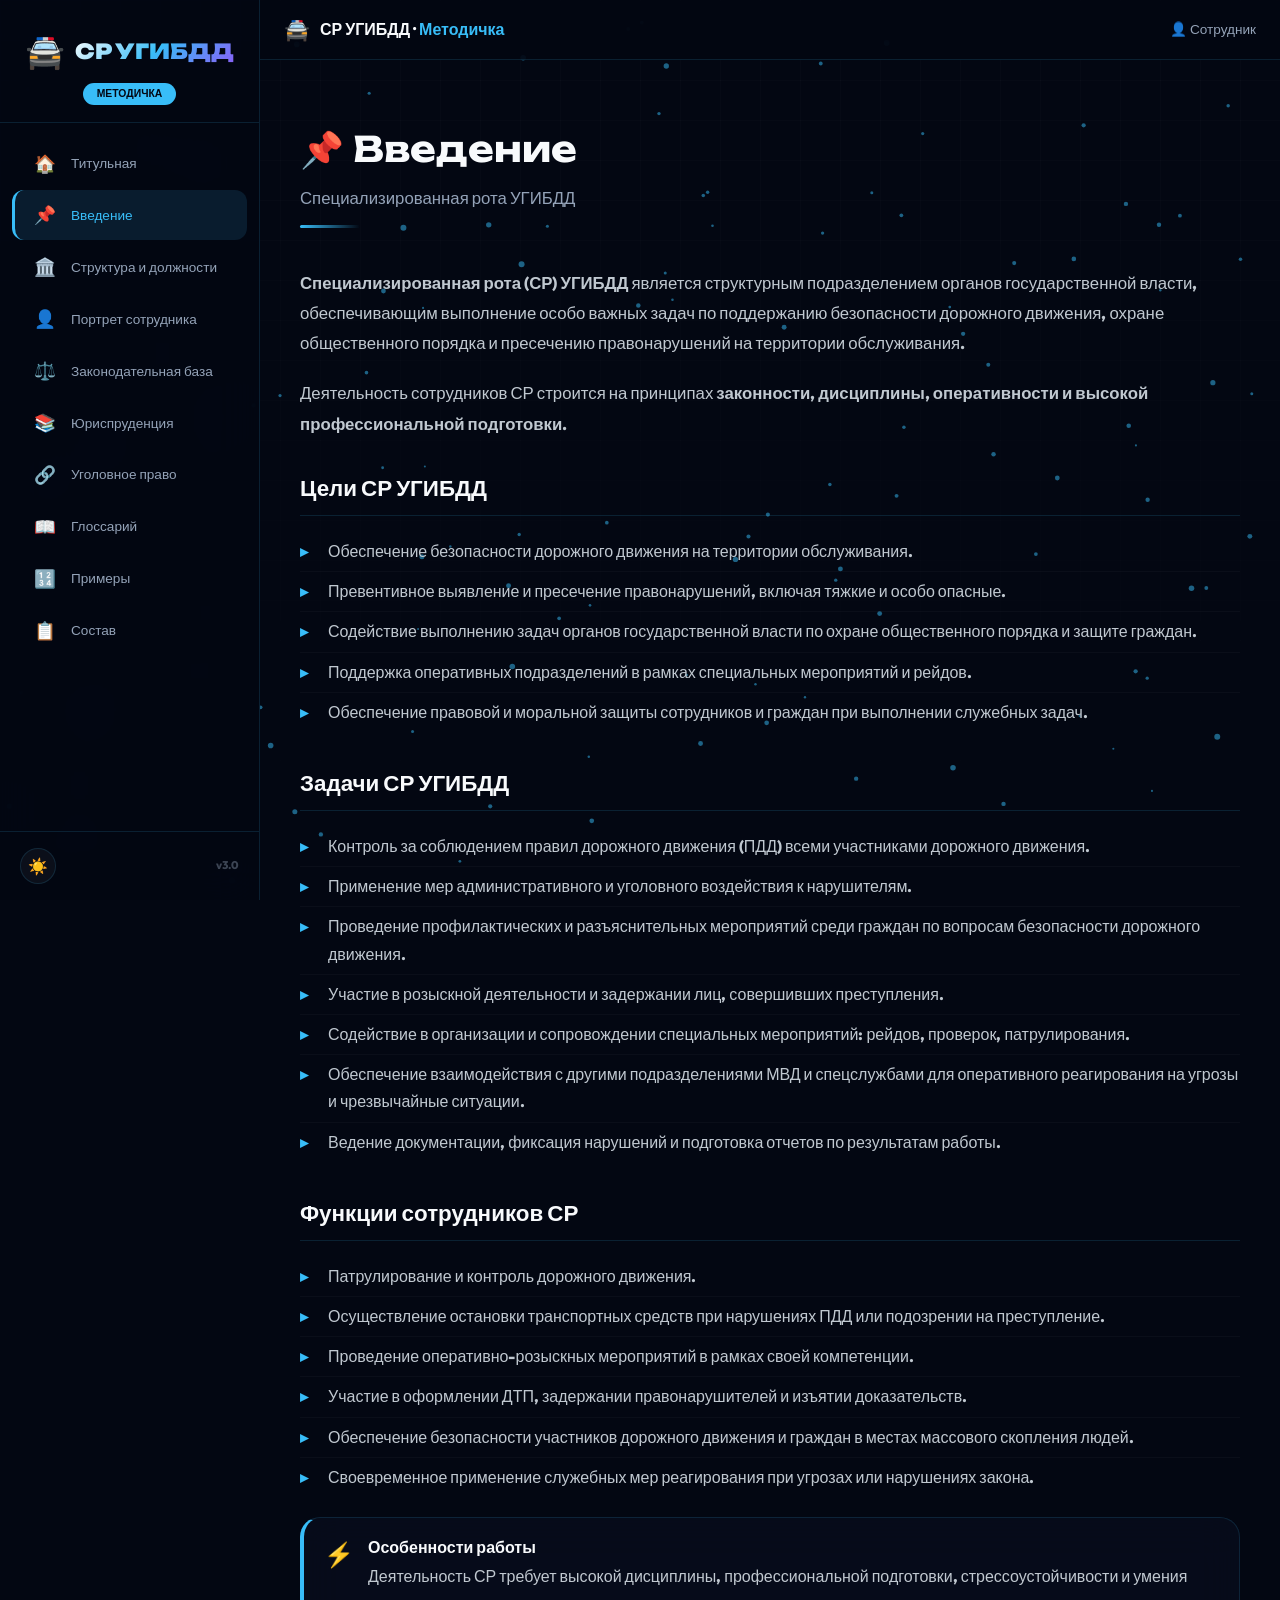
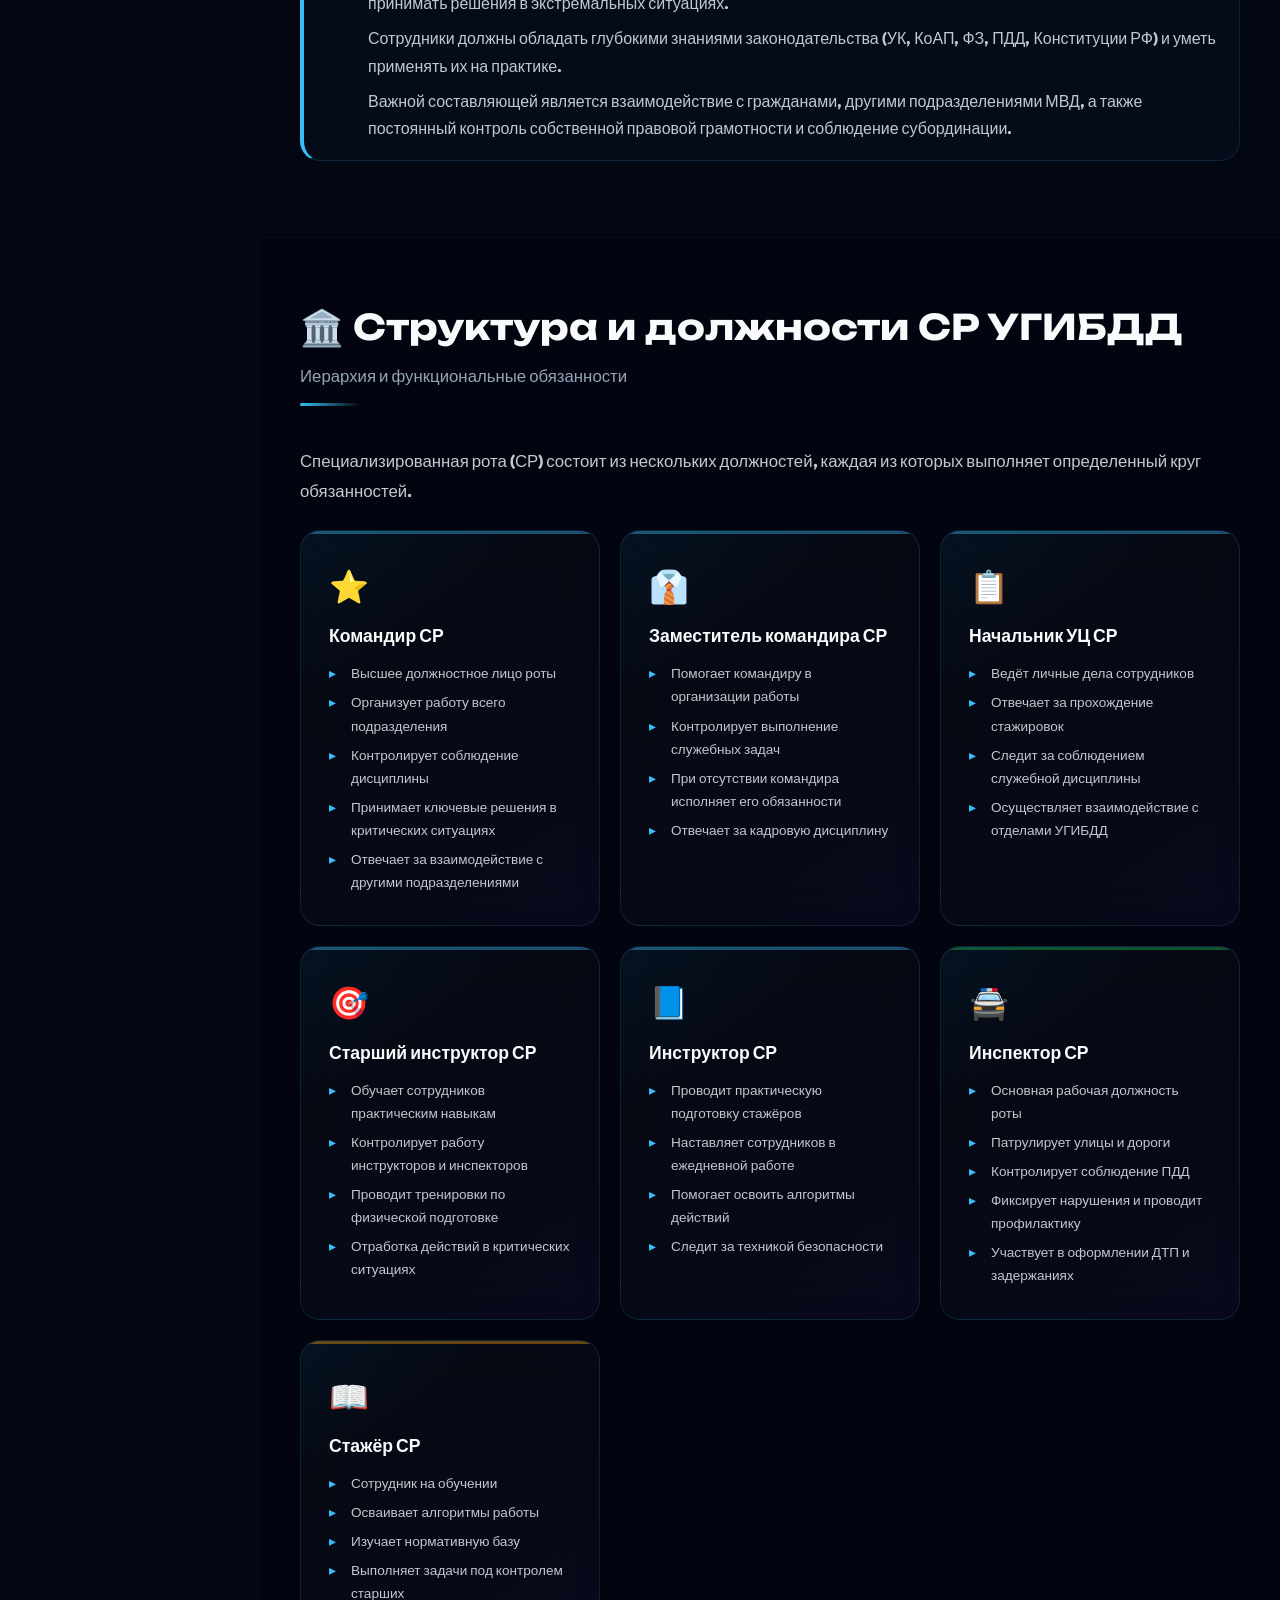
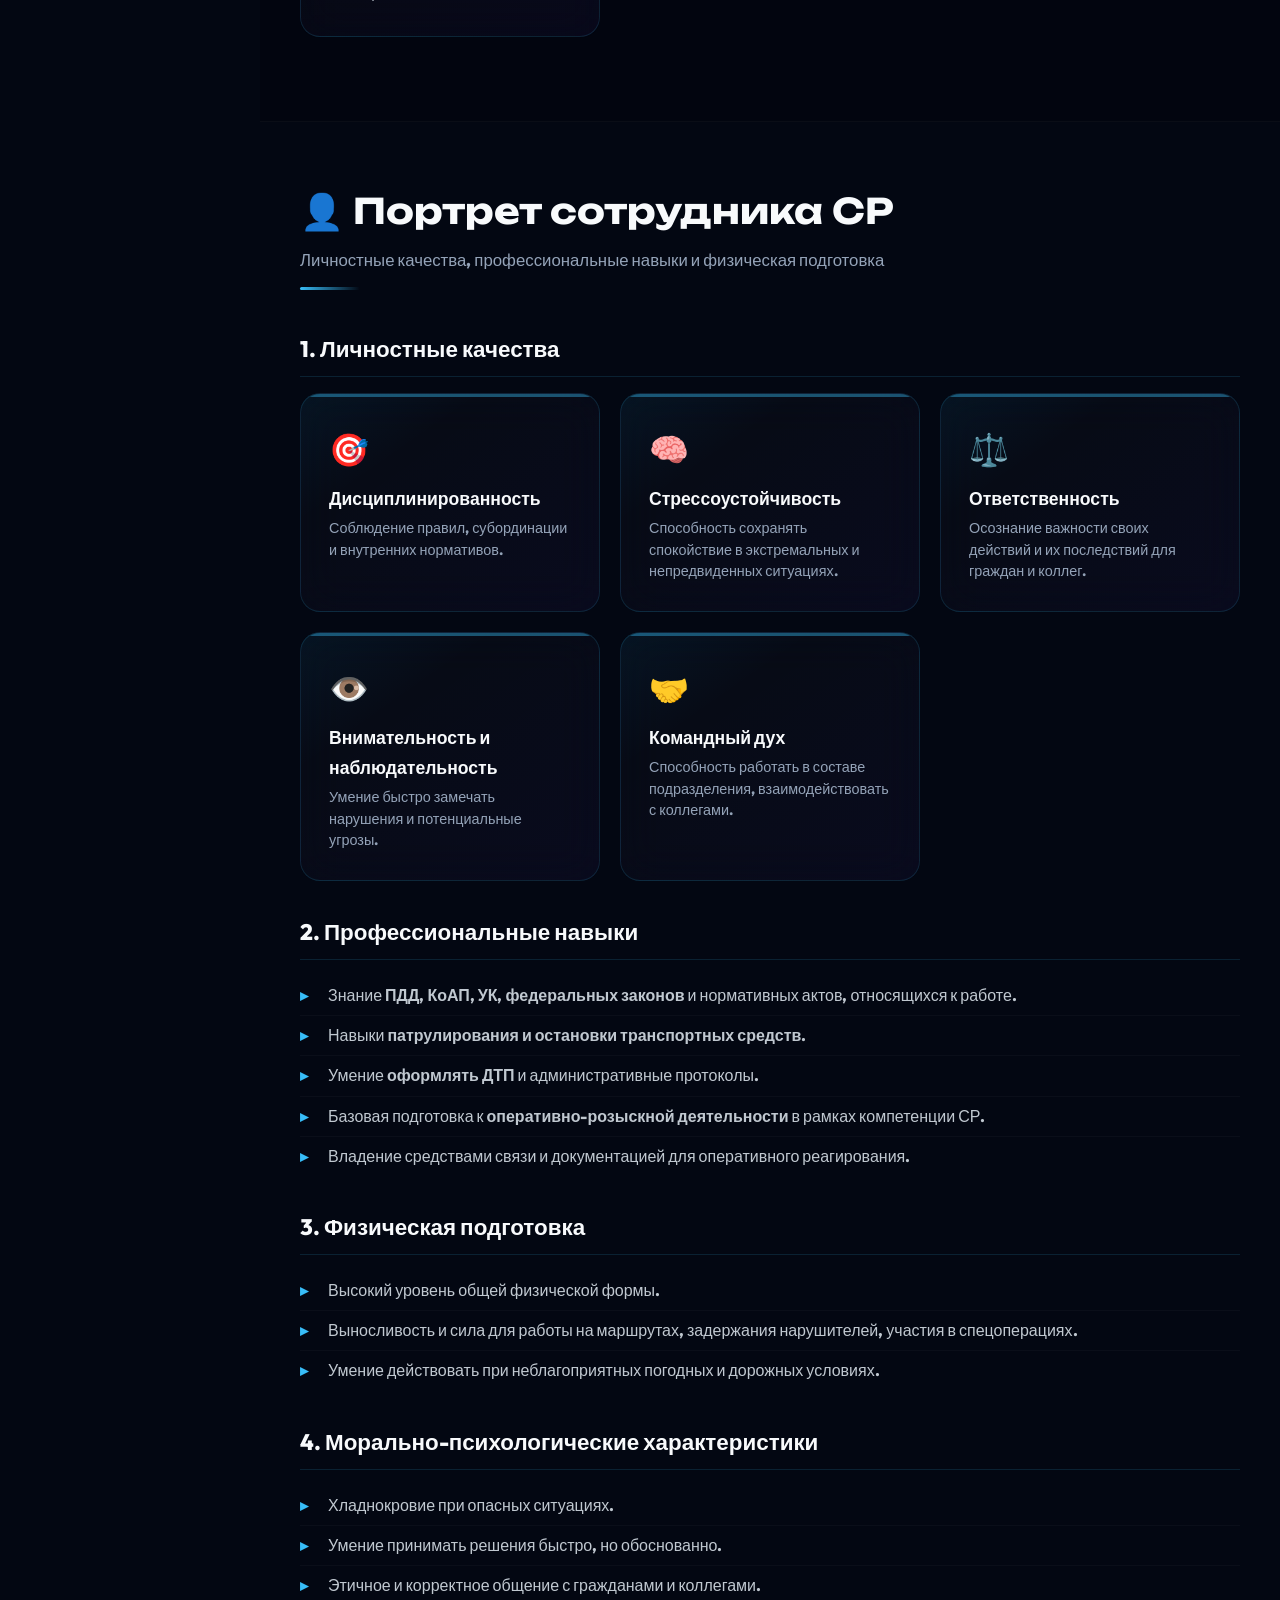
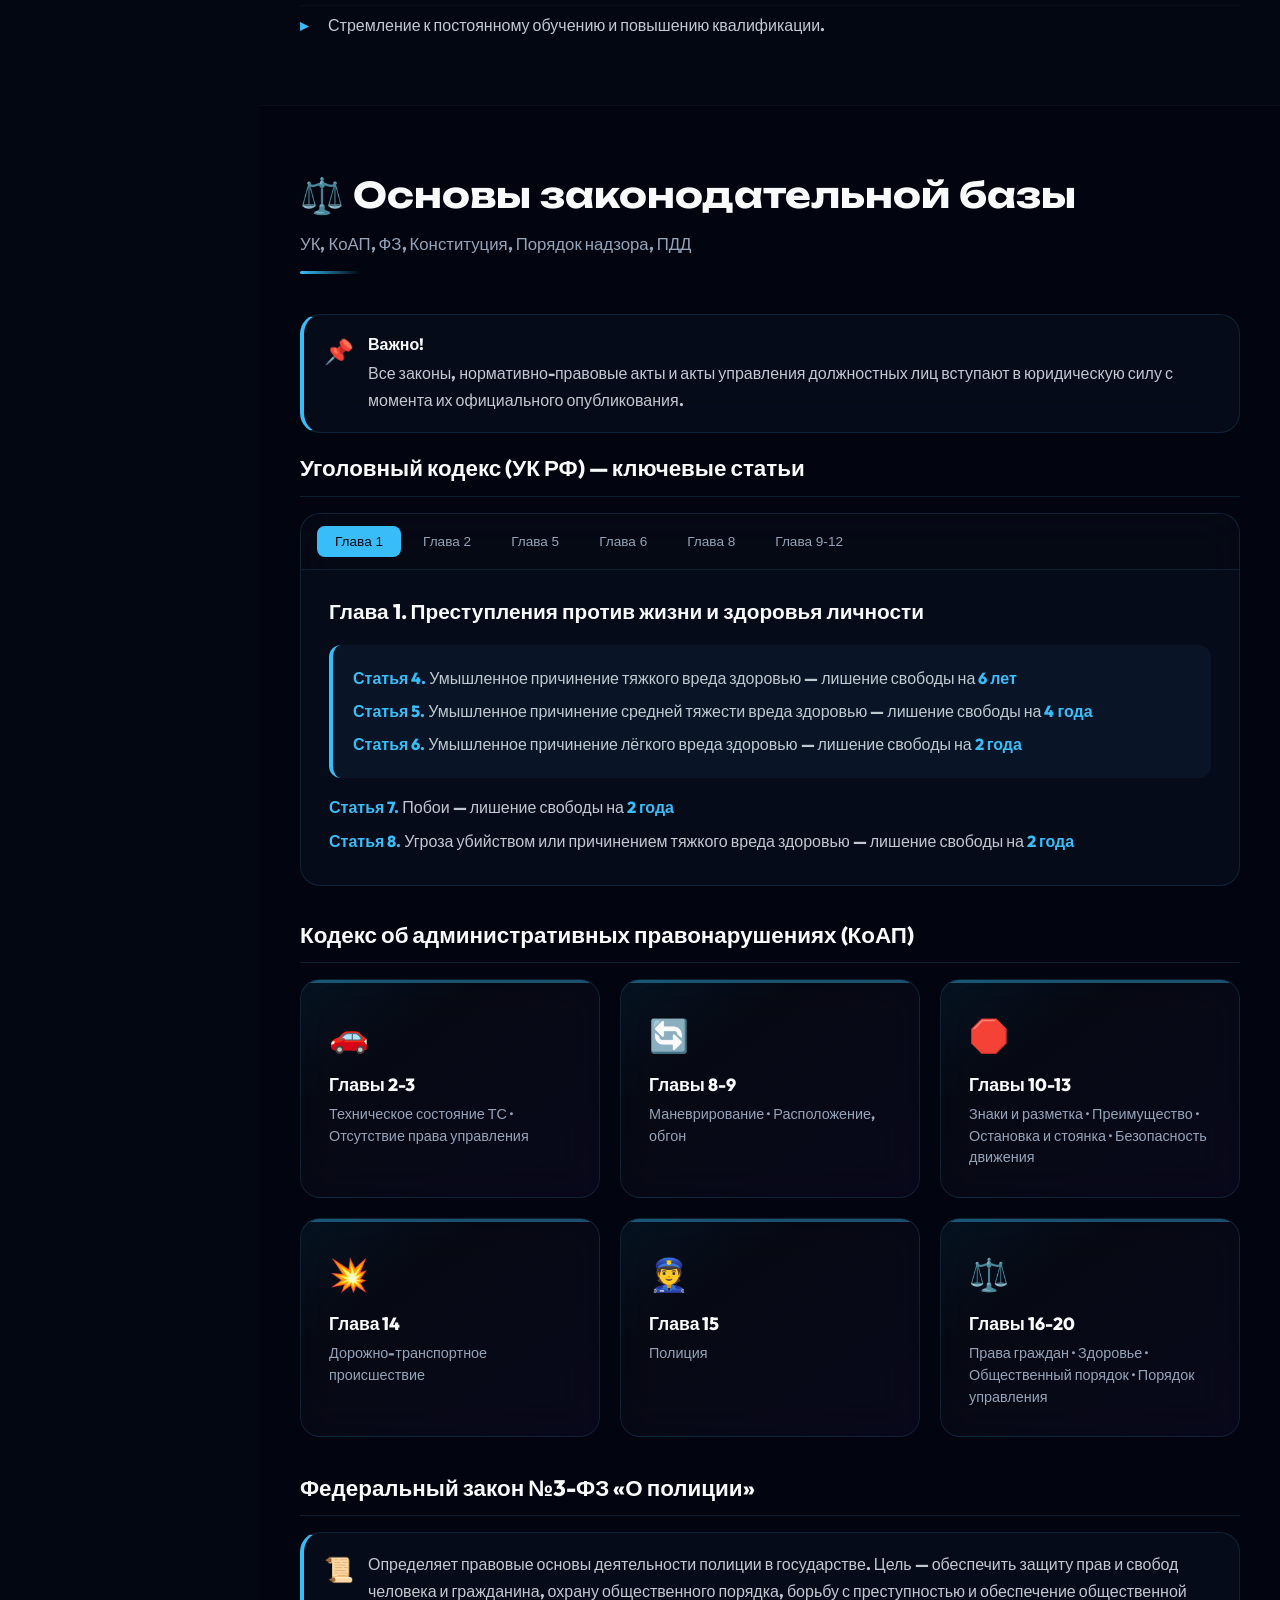
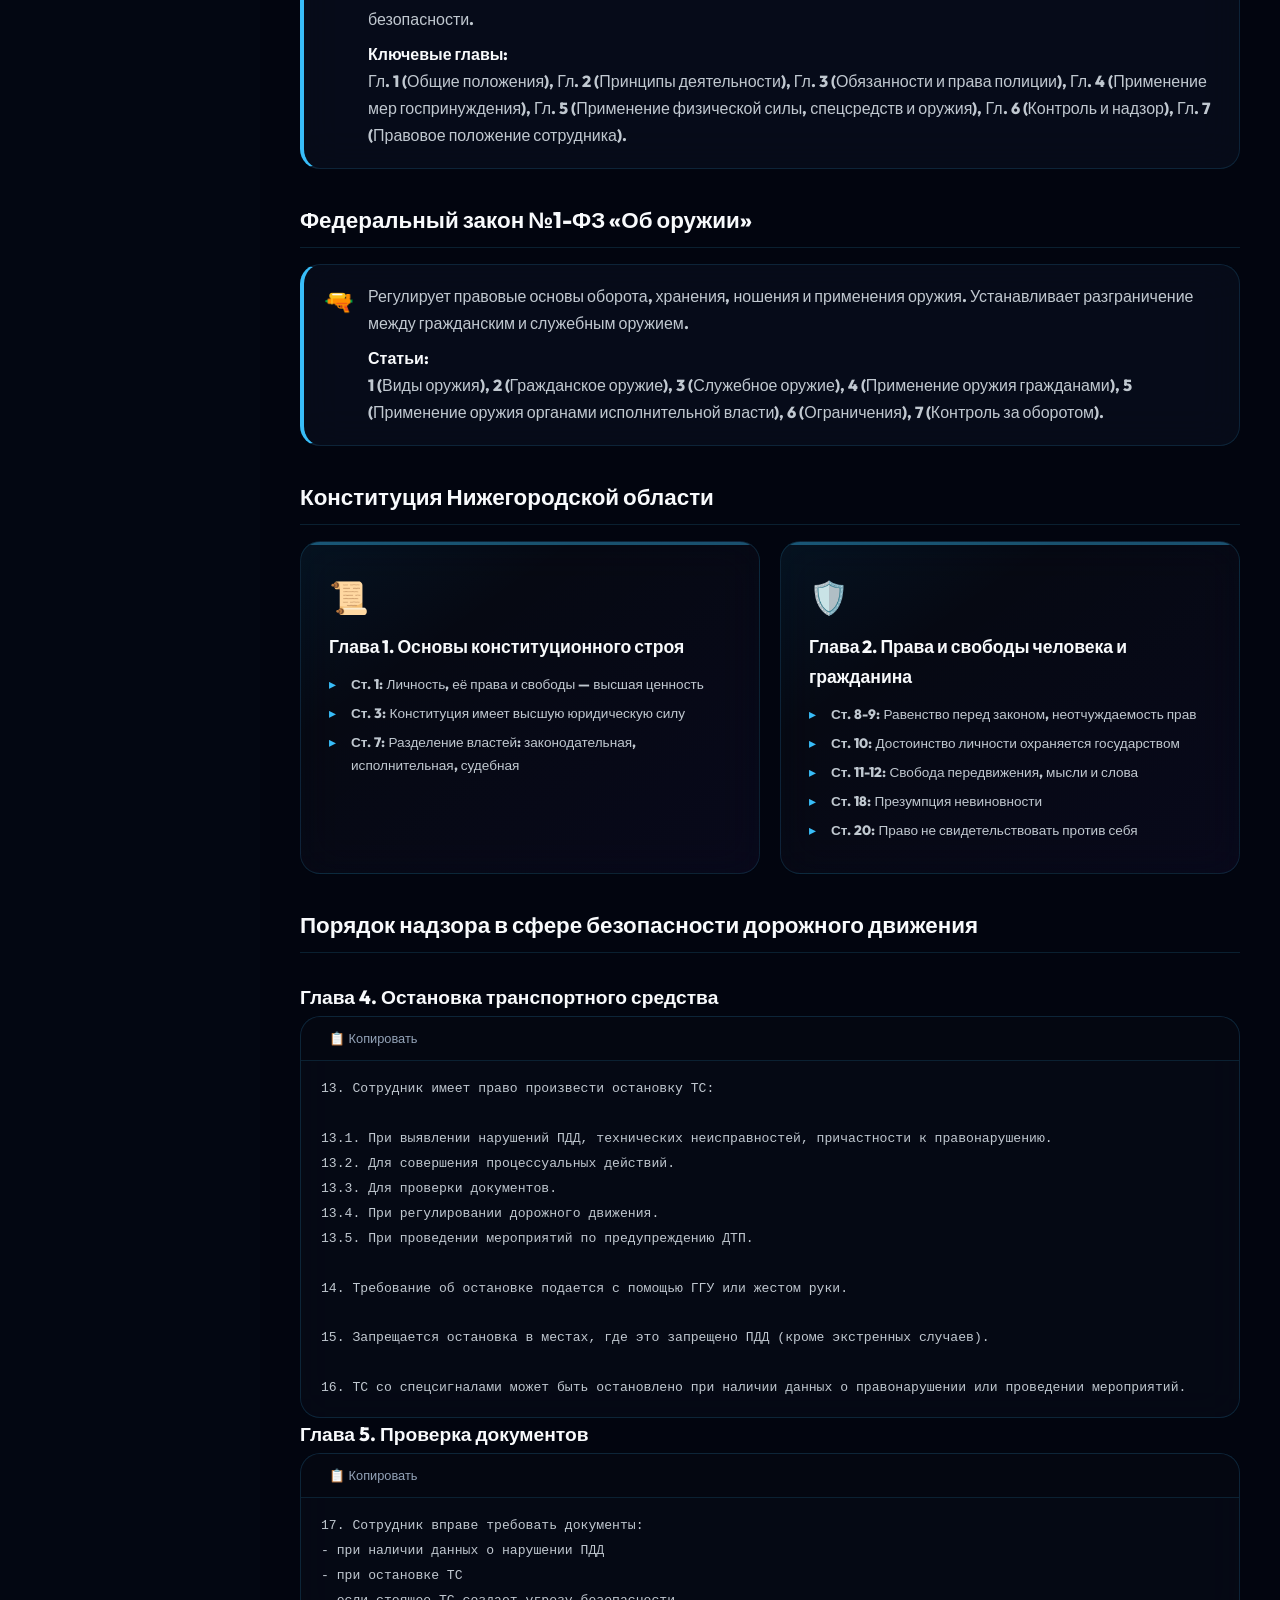
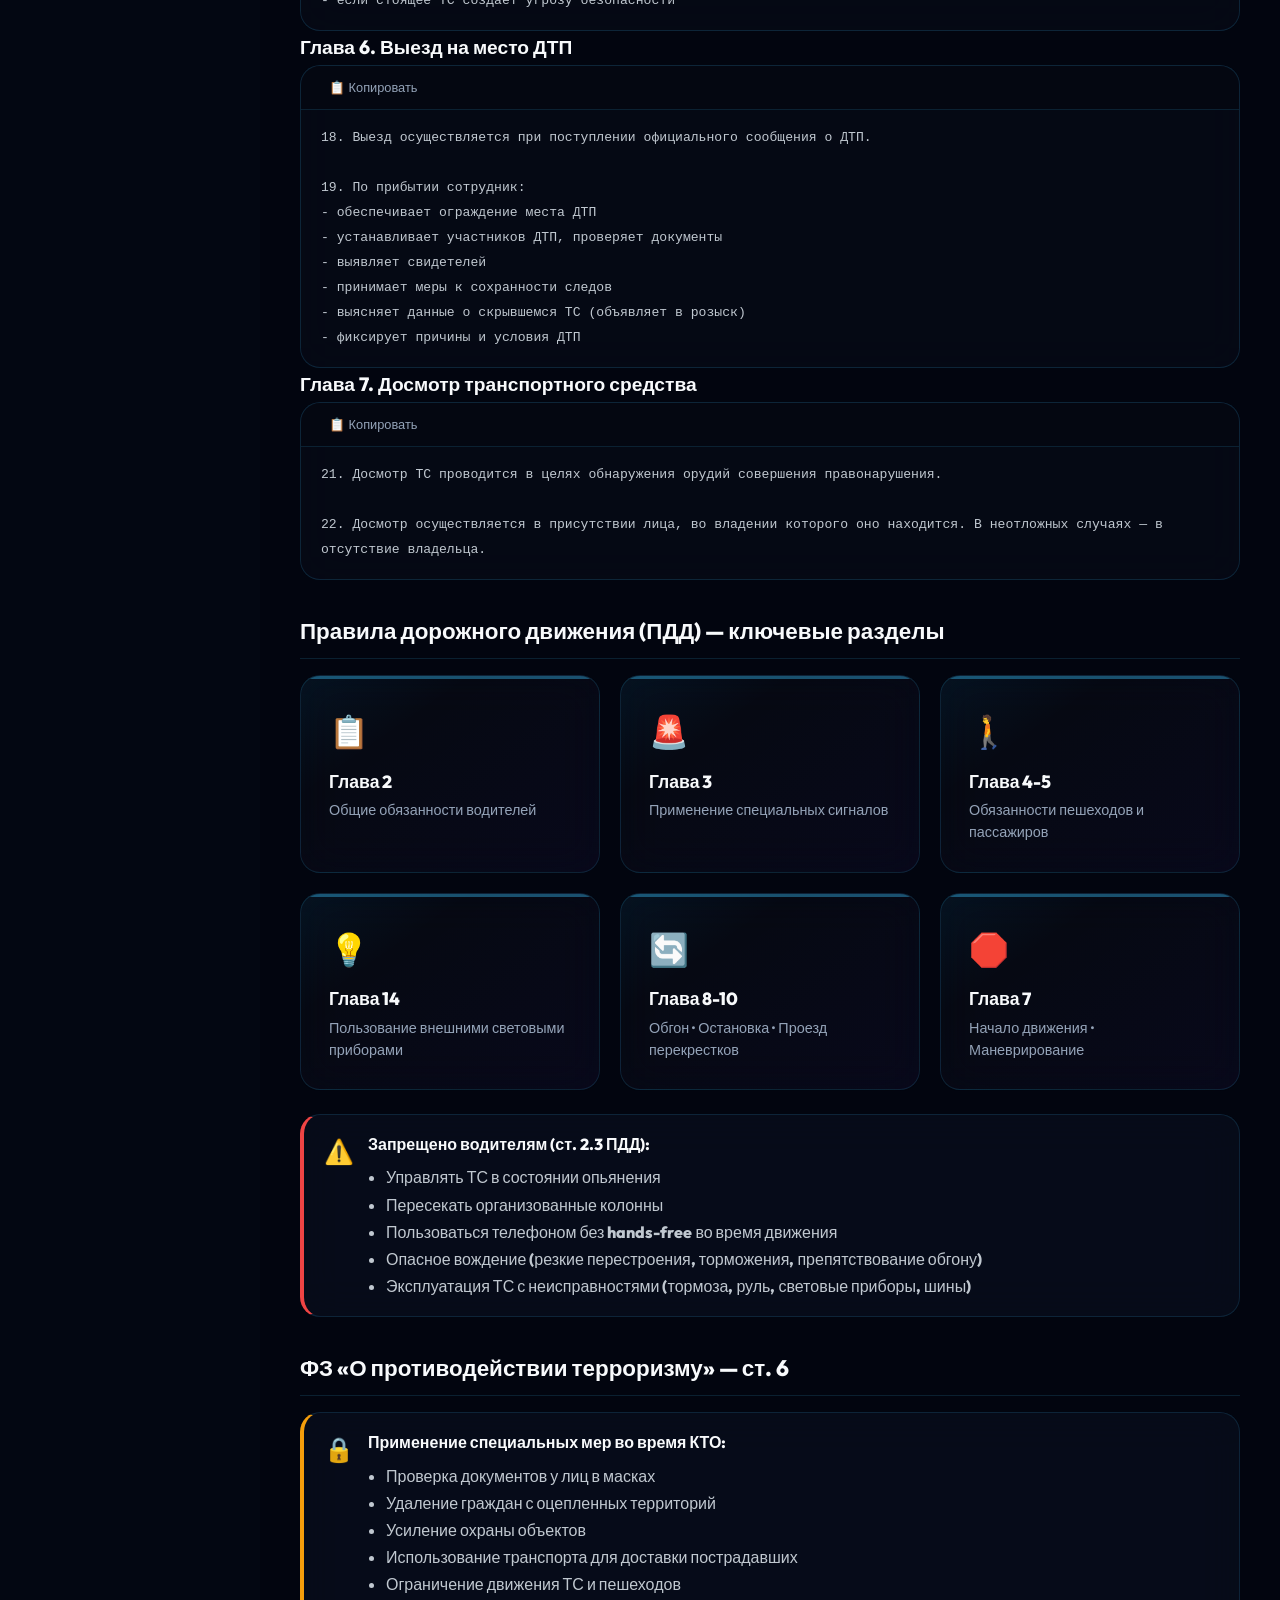
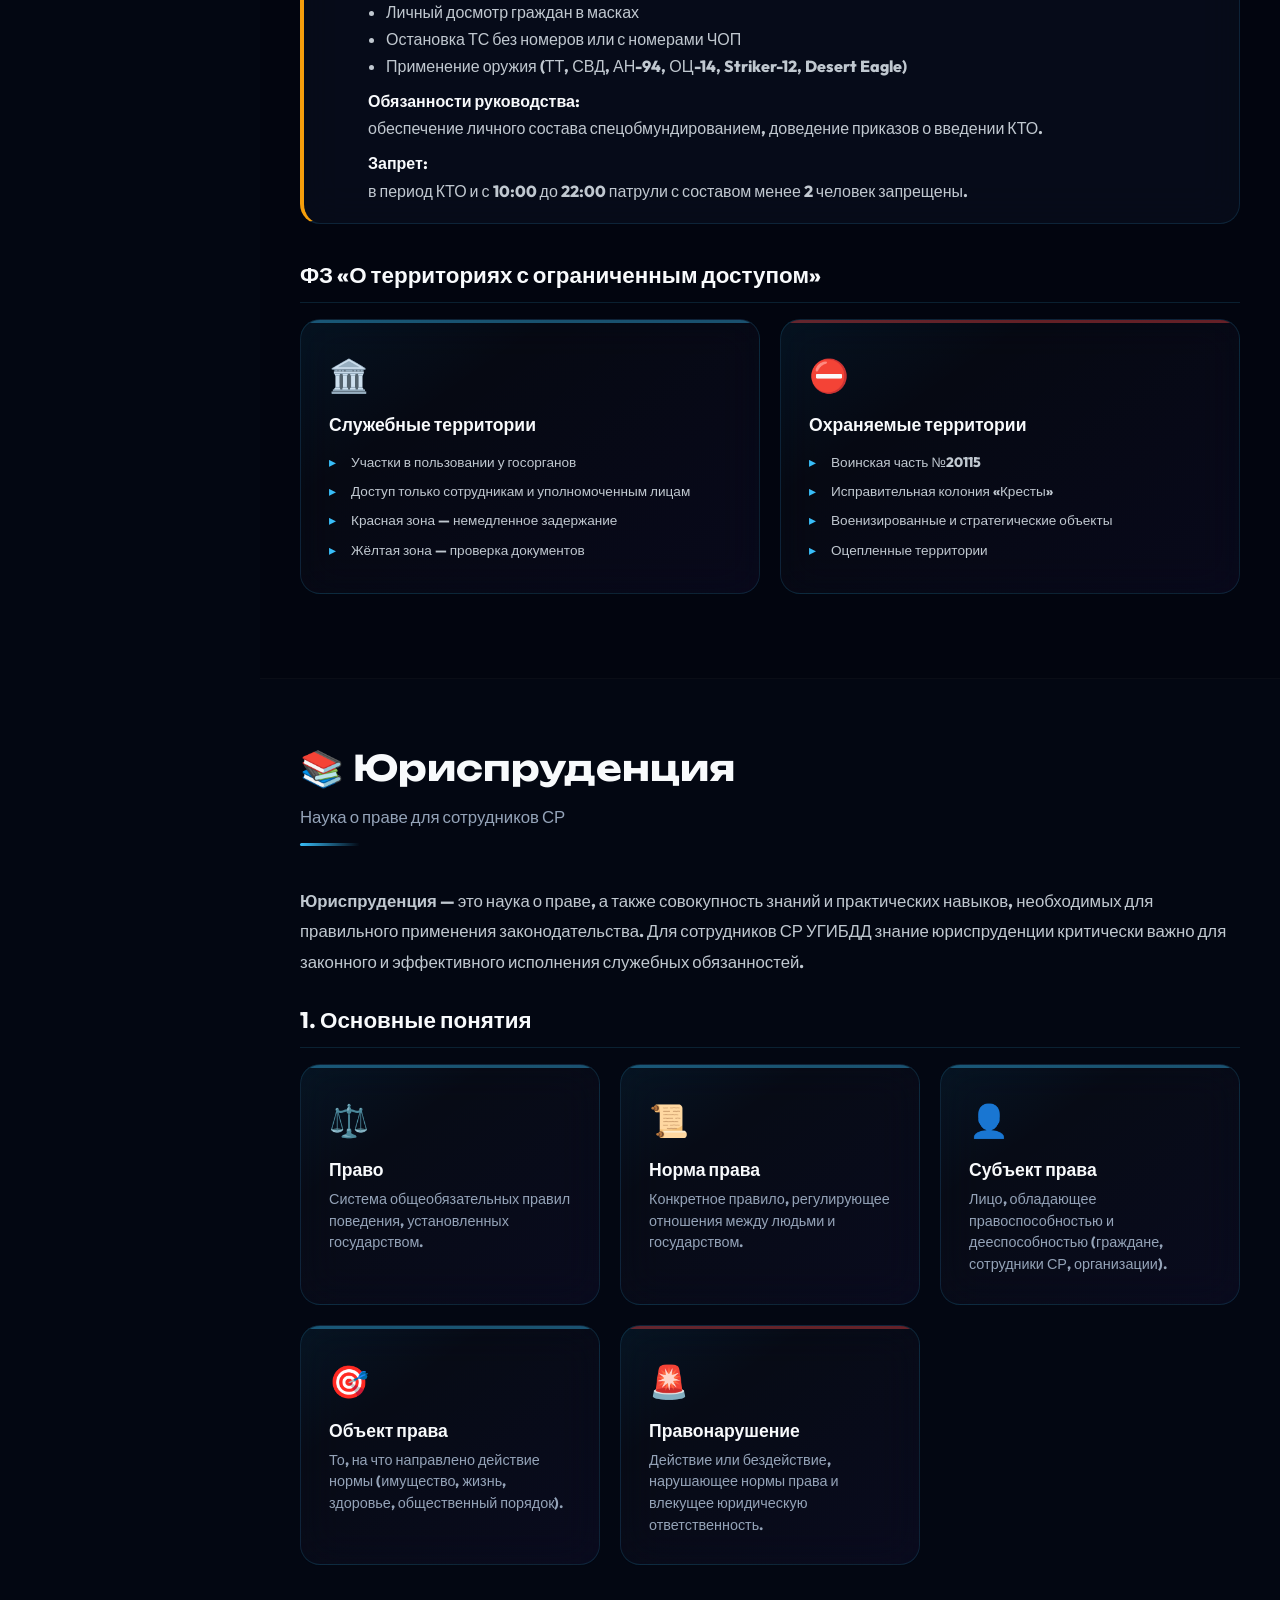
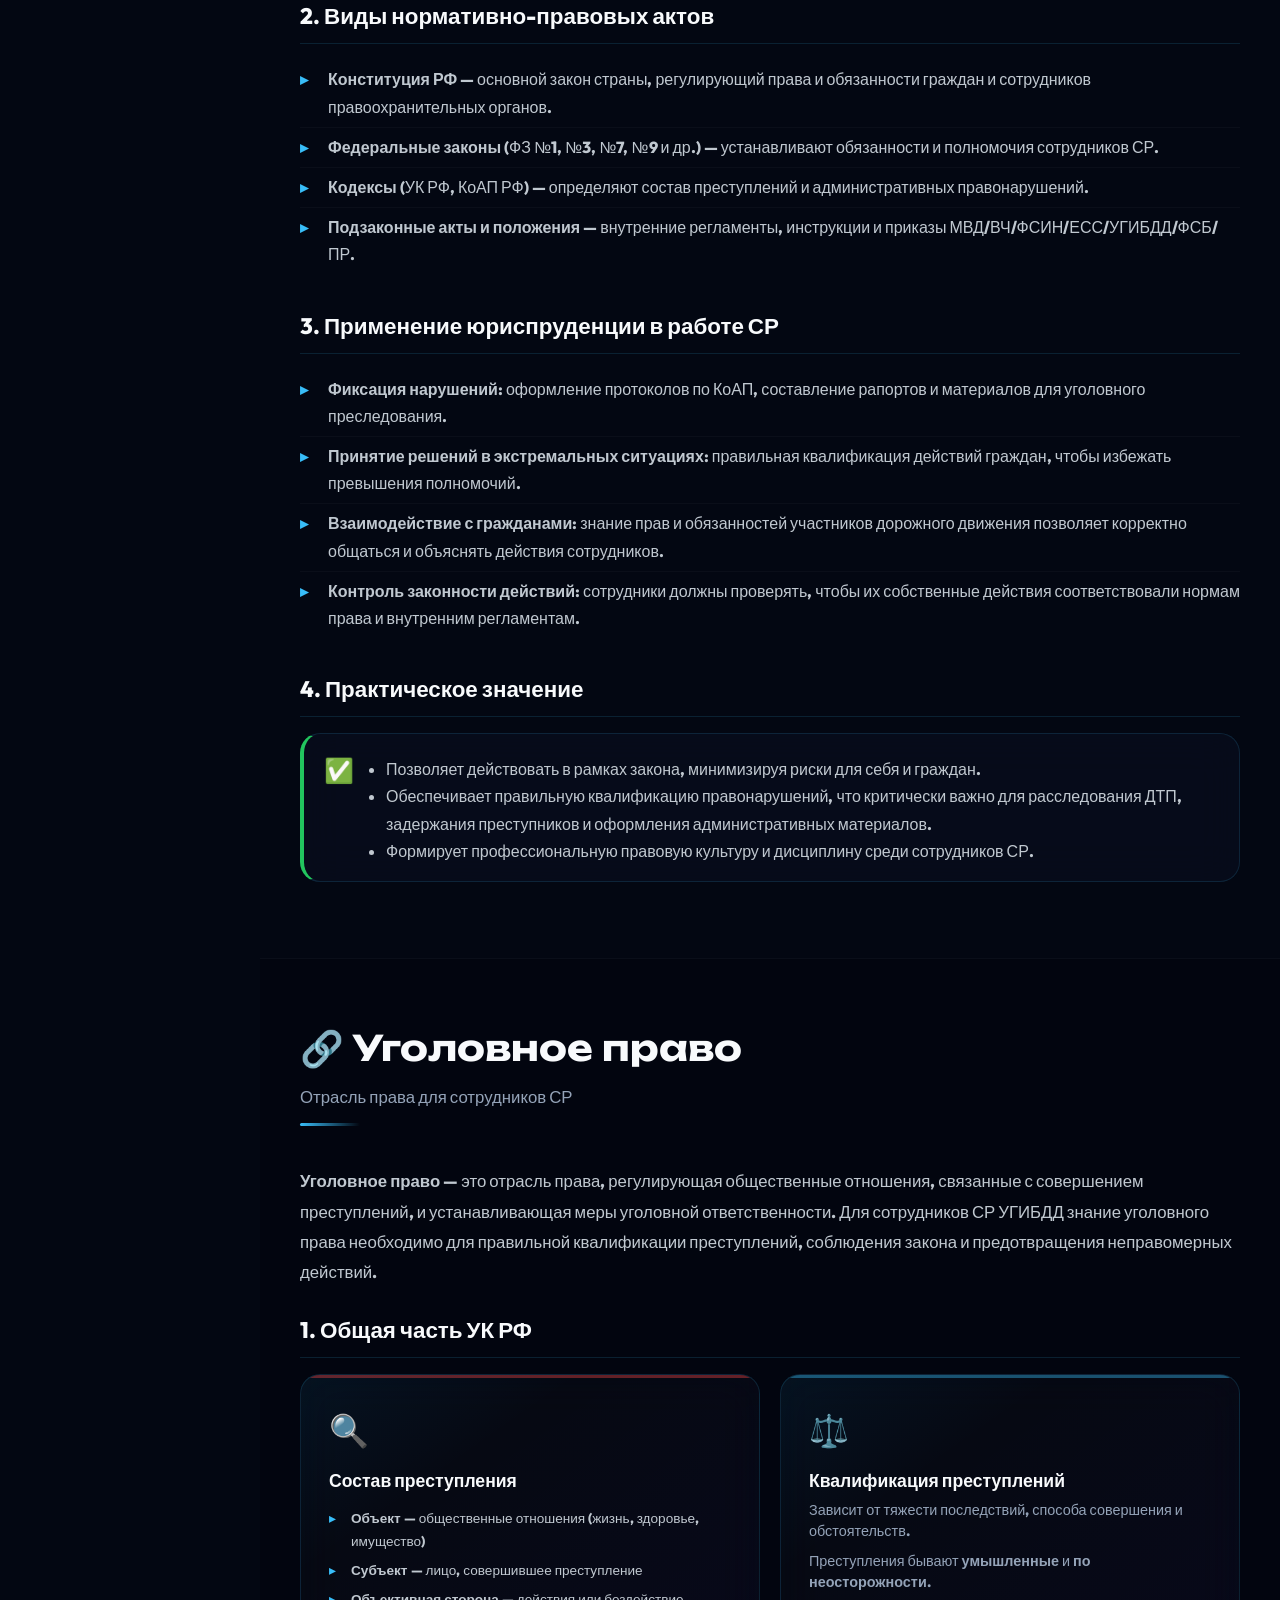
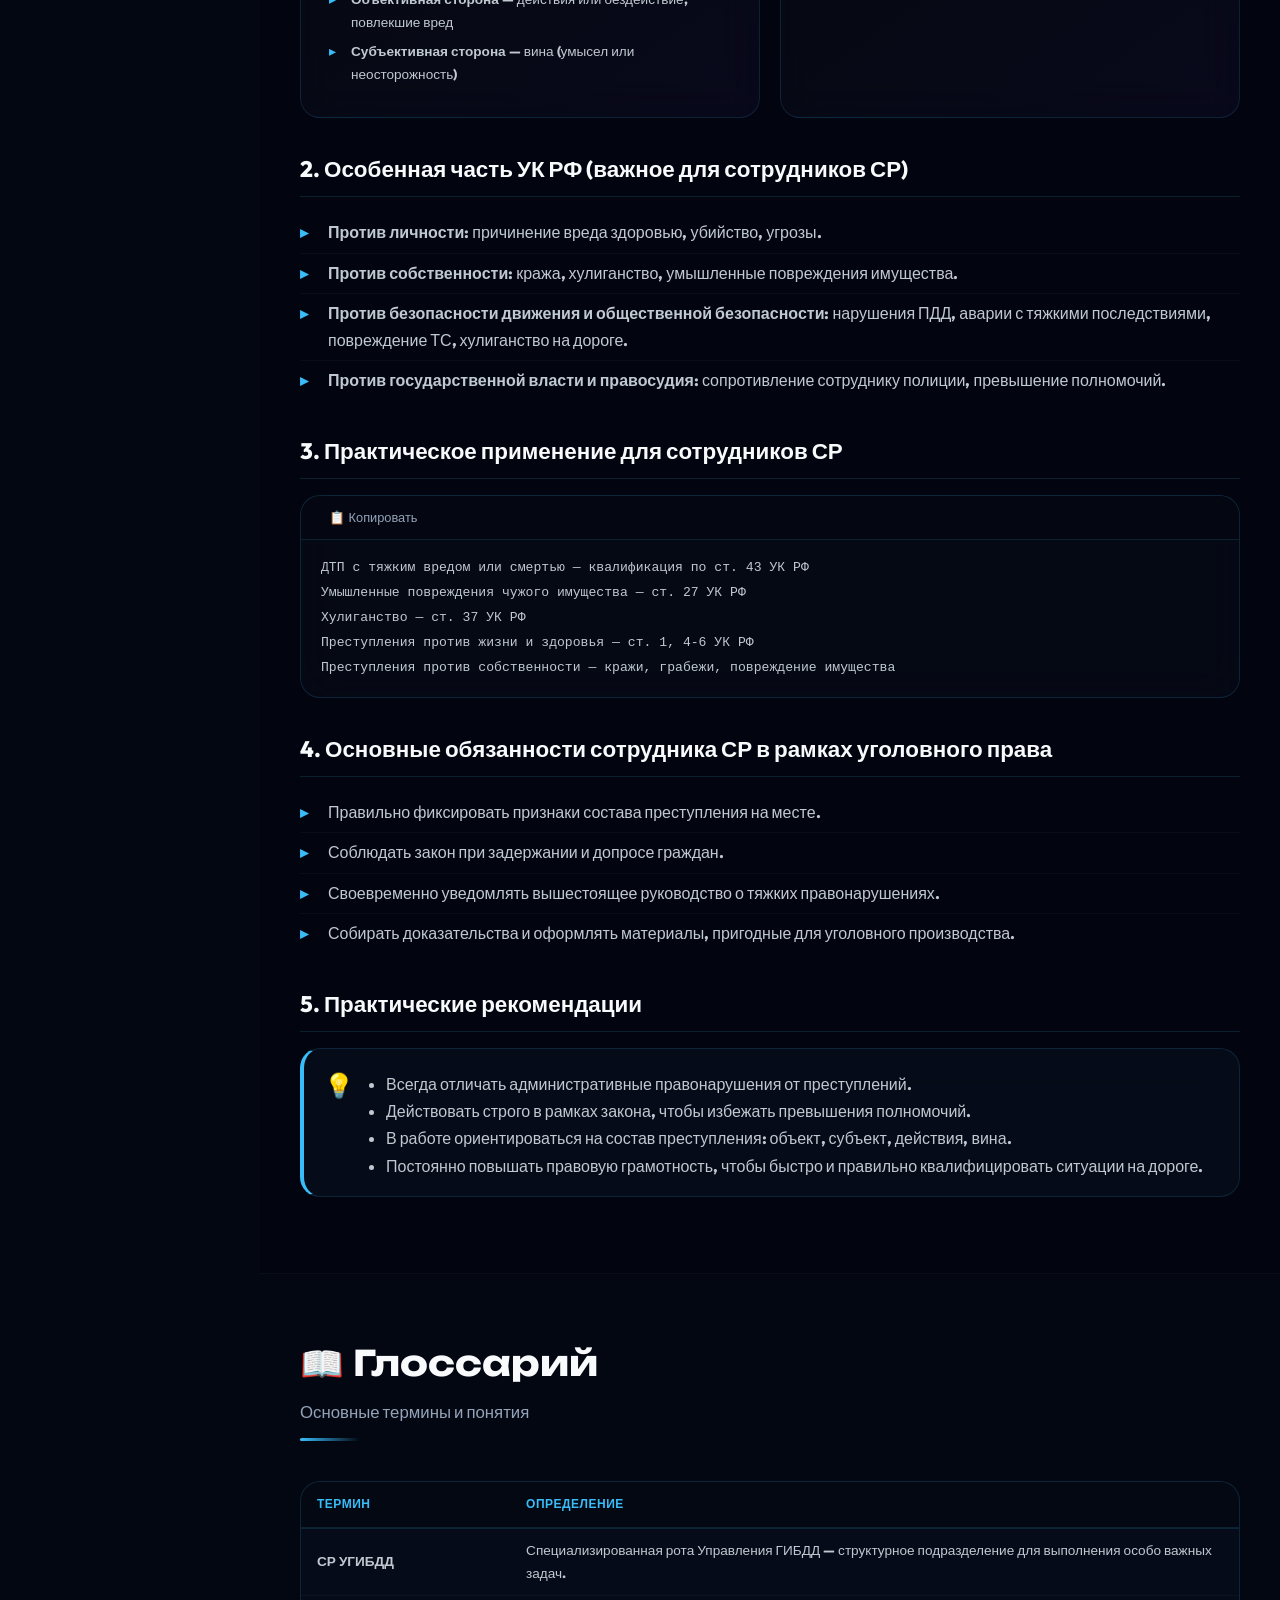
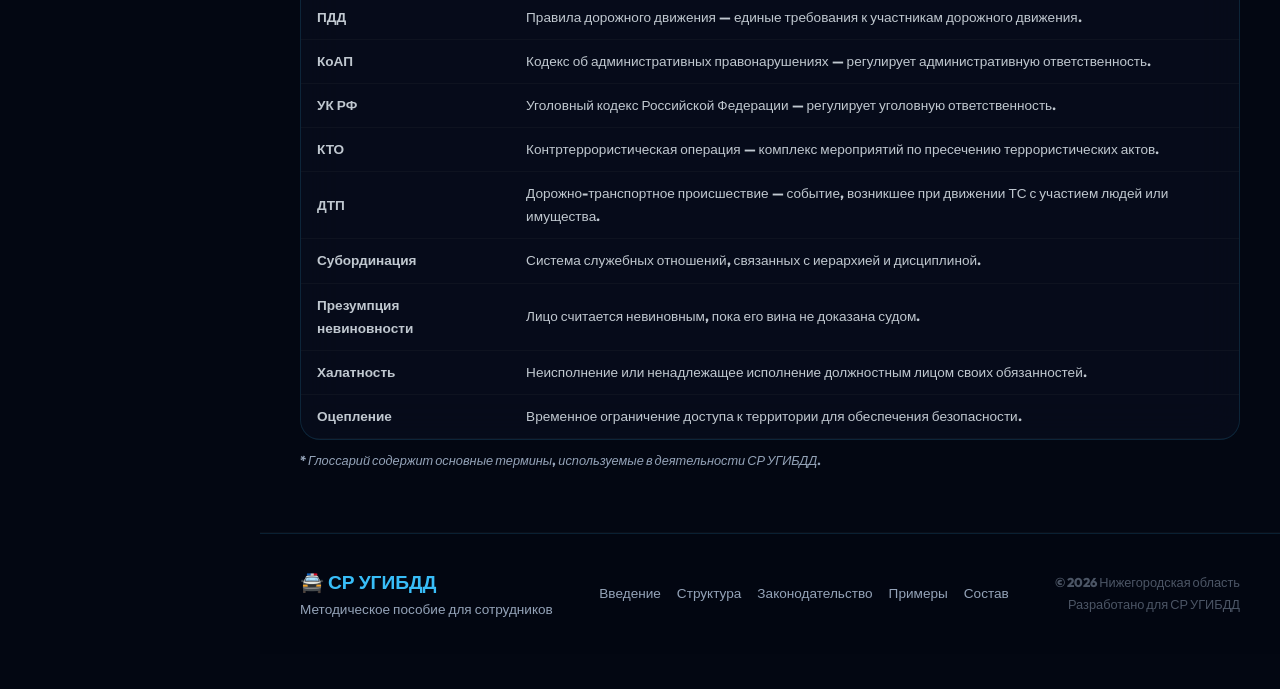
==== commit 0addb45e: "Update book.html" ====
--- a/book.html
+++ b/book.html
@@ -389,6 +389,11 @@
                             <p><strong>Статья 67.</strong> Оскорбление представителя власти — лишение свободы на <strong>2 года</strong></p>
                             <p><strong>Статья 71.</strong> Самовольное оставление части или места службы — лишение свободы на <strong>5 лет</strong></p>
                             <p><strong>Статья 72.</strong> Дезертирство — лишение свободы на <strong>8 лет</strong></p>
+                            <p><strong>Статья 73.</strong> Умышленные уничтожение или повреждение военного имущества — лишение свободы на <strong> на 3 года​</strong></p>
+                            <p><strong>Статья 74.</strong> Освобождение от уголовной ответственности</p>
+                            <p><strong>Статья 74.</strong> Уголовный штраф</p>
+ 
+                            
                         </div>
                     </div>
 
@@ -780,4 +785,4 @@
     <script src="js/navigation.js"></script>
     <script src="js/main.js"></script>
 </body>
-</html>+</html>
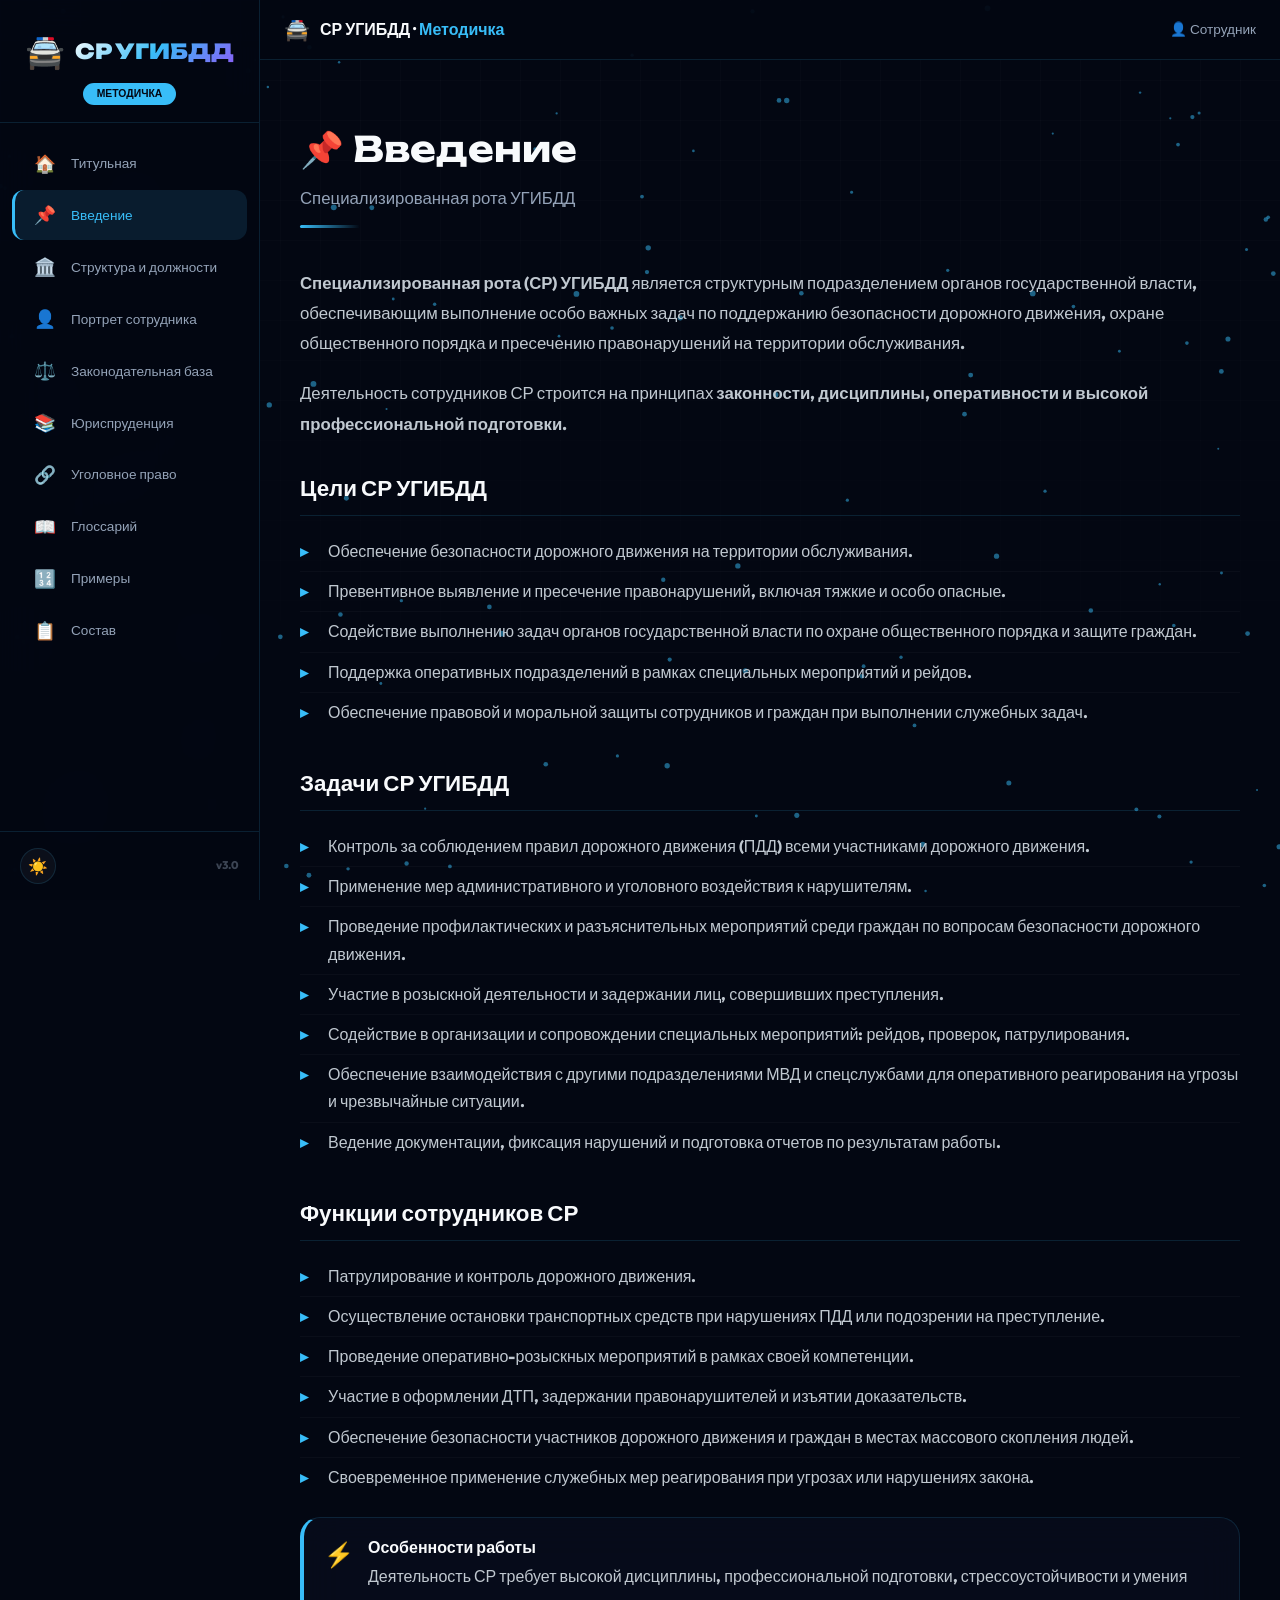
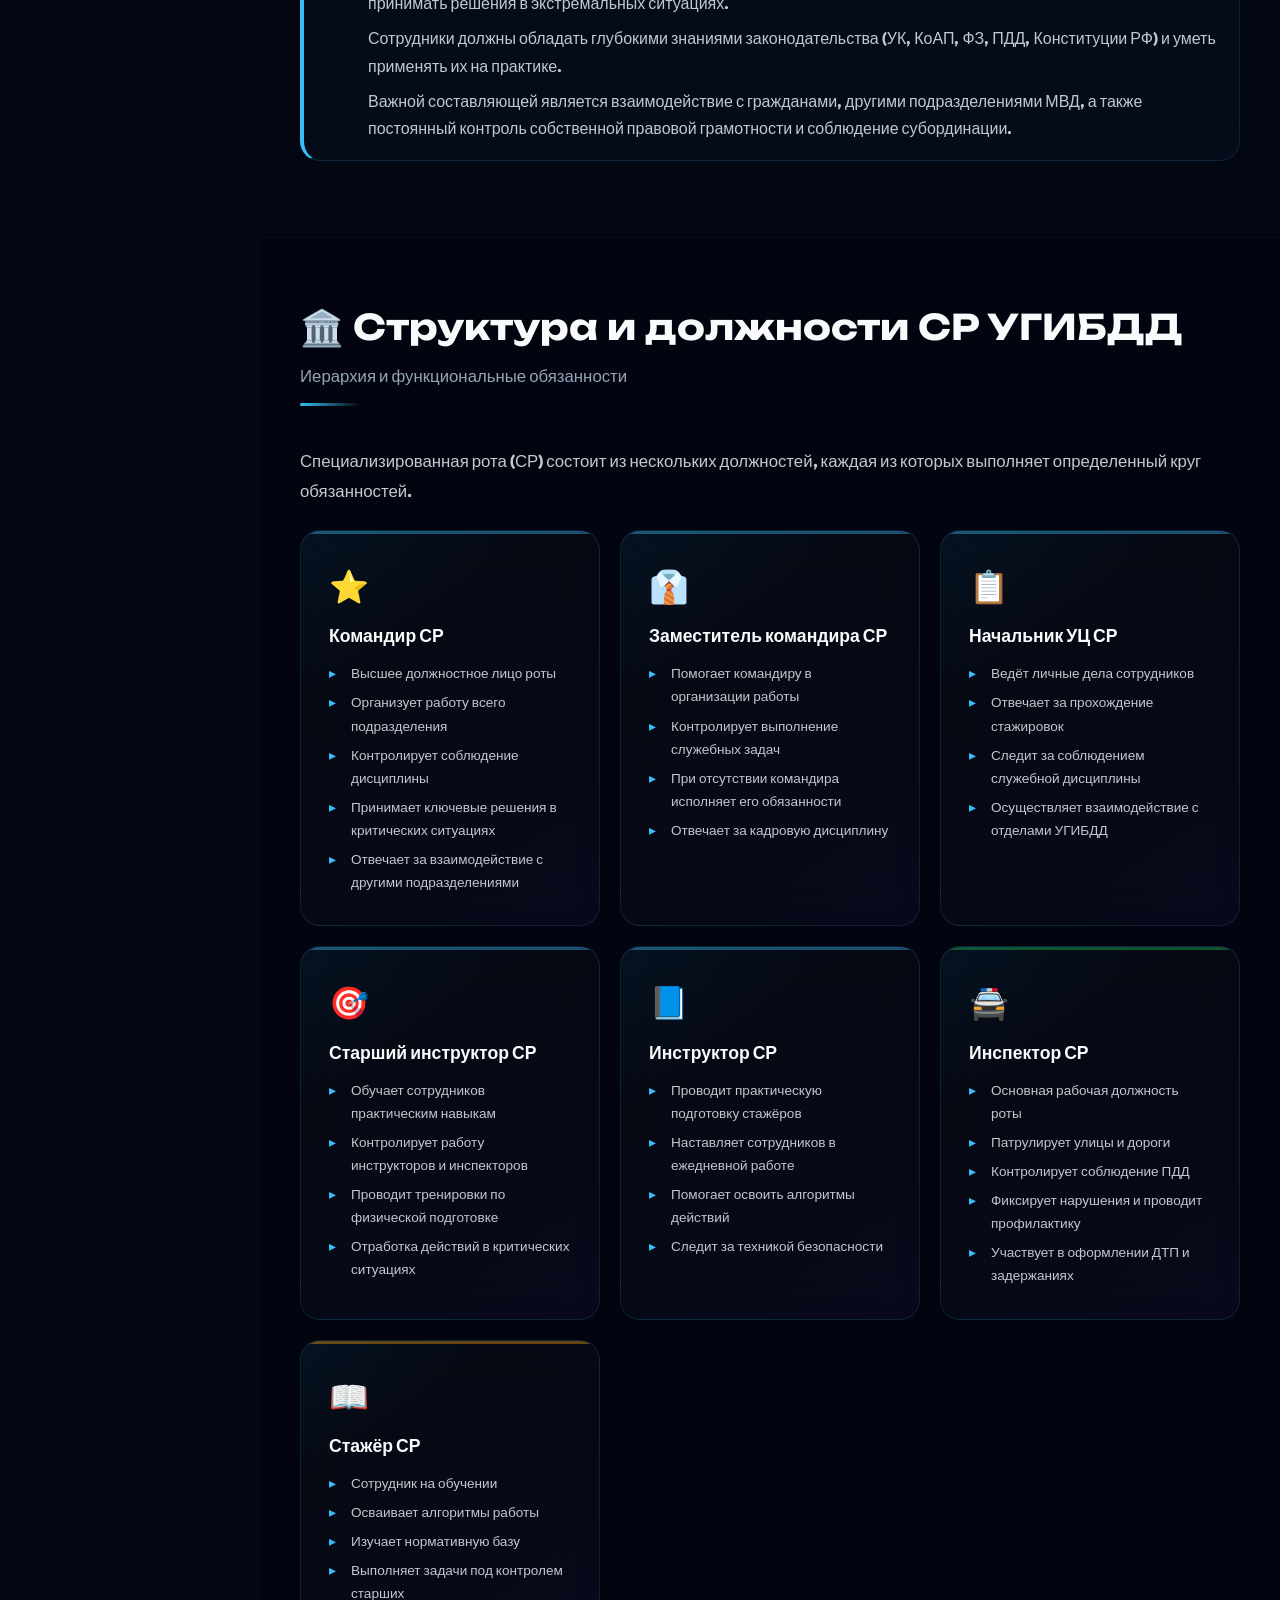
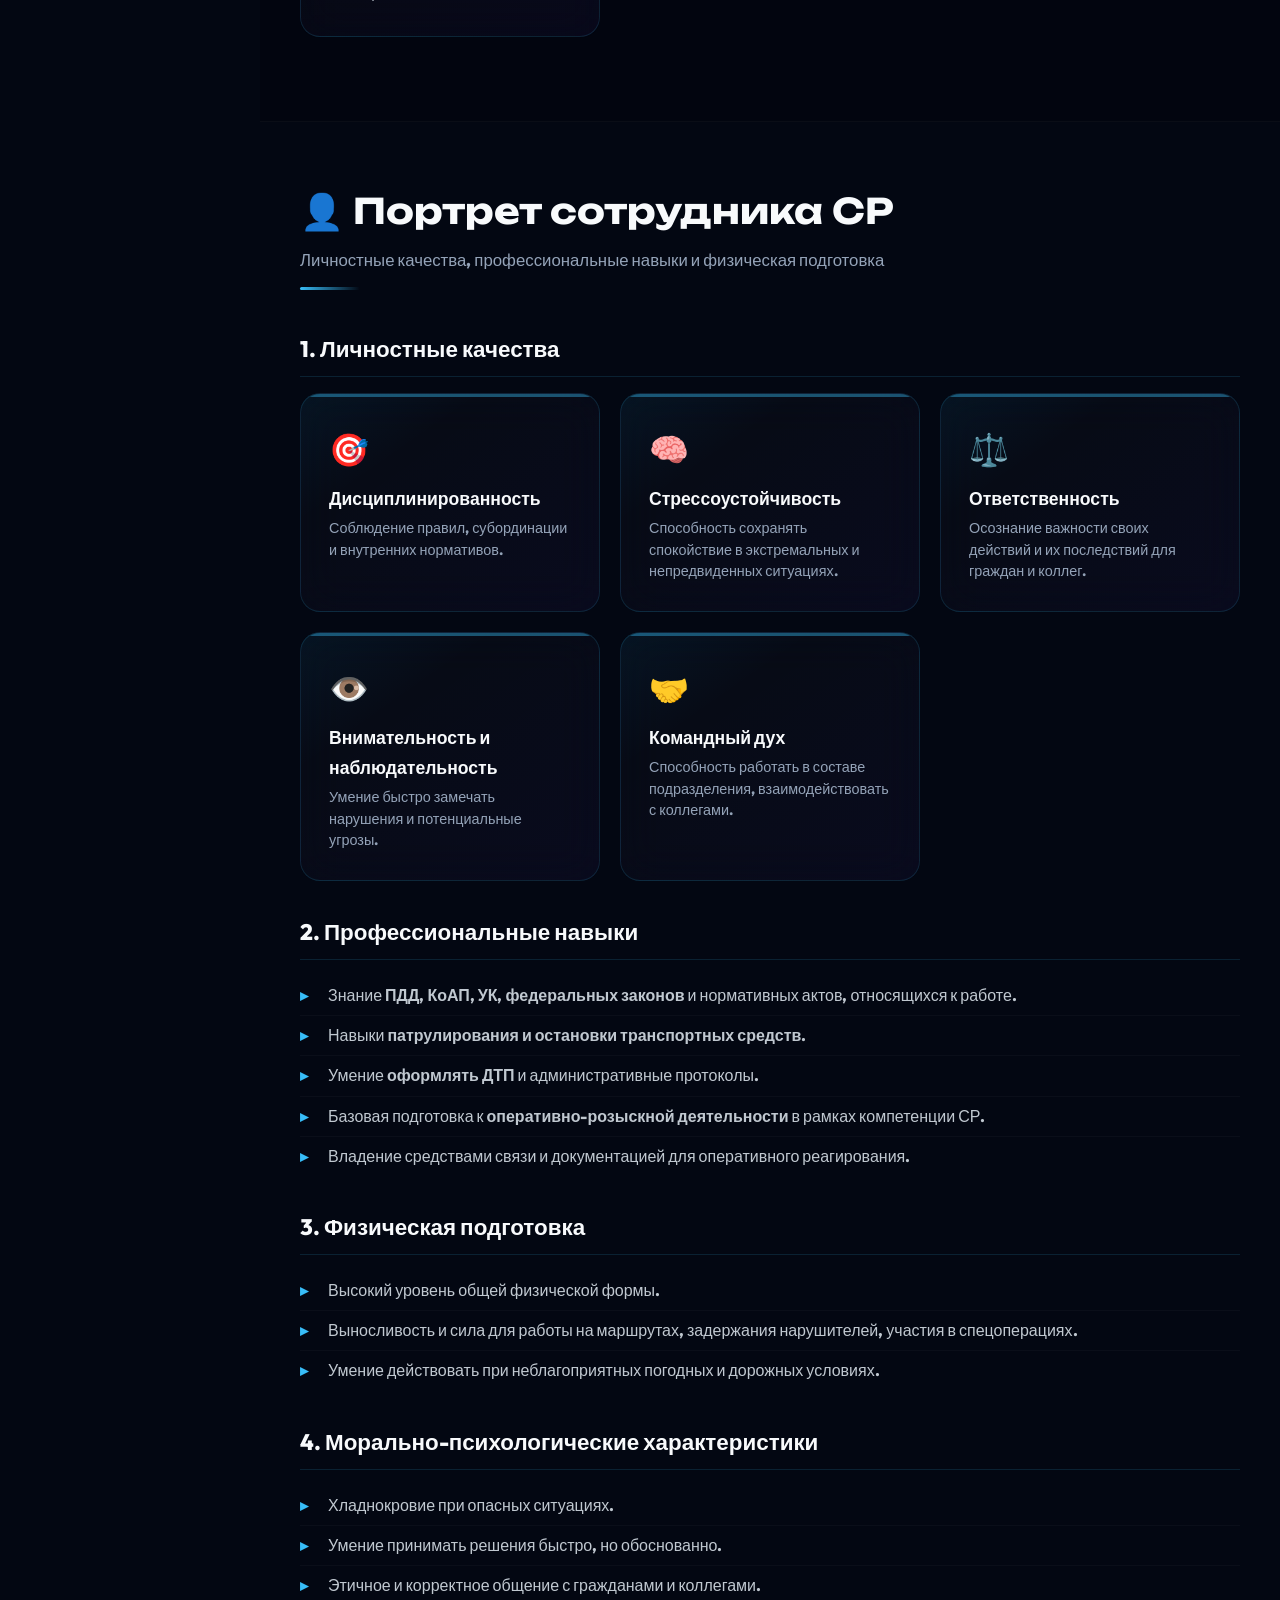
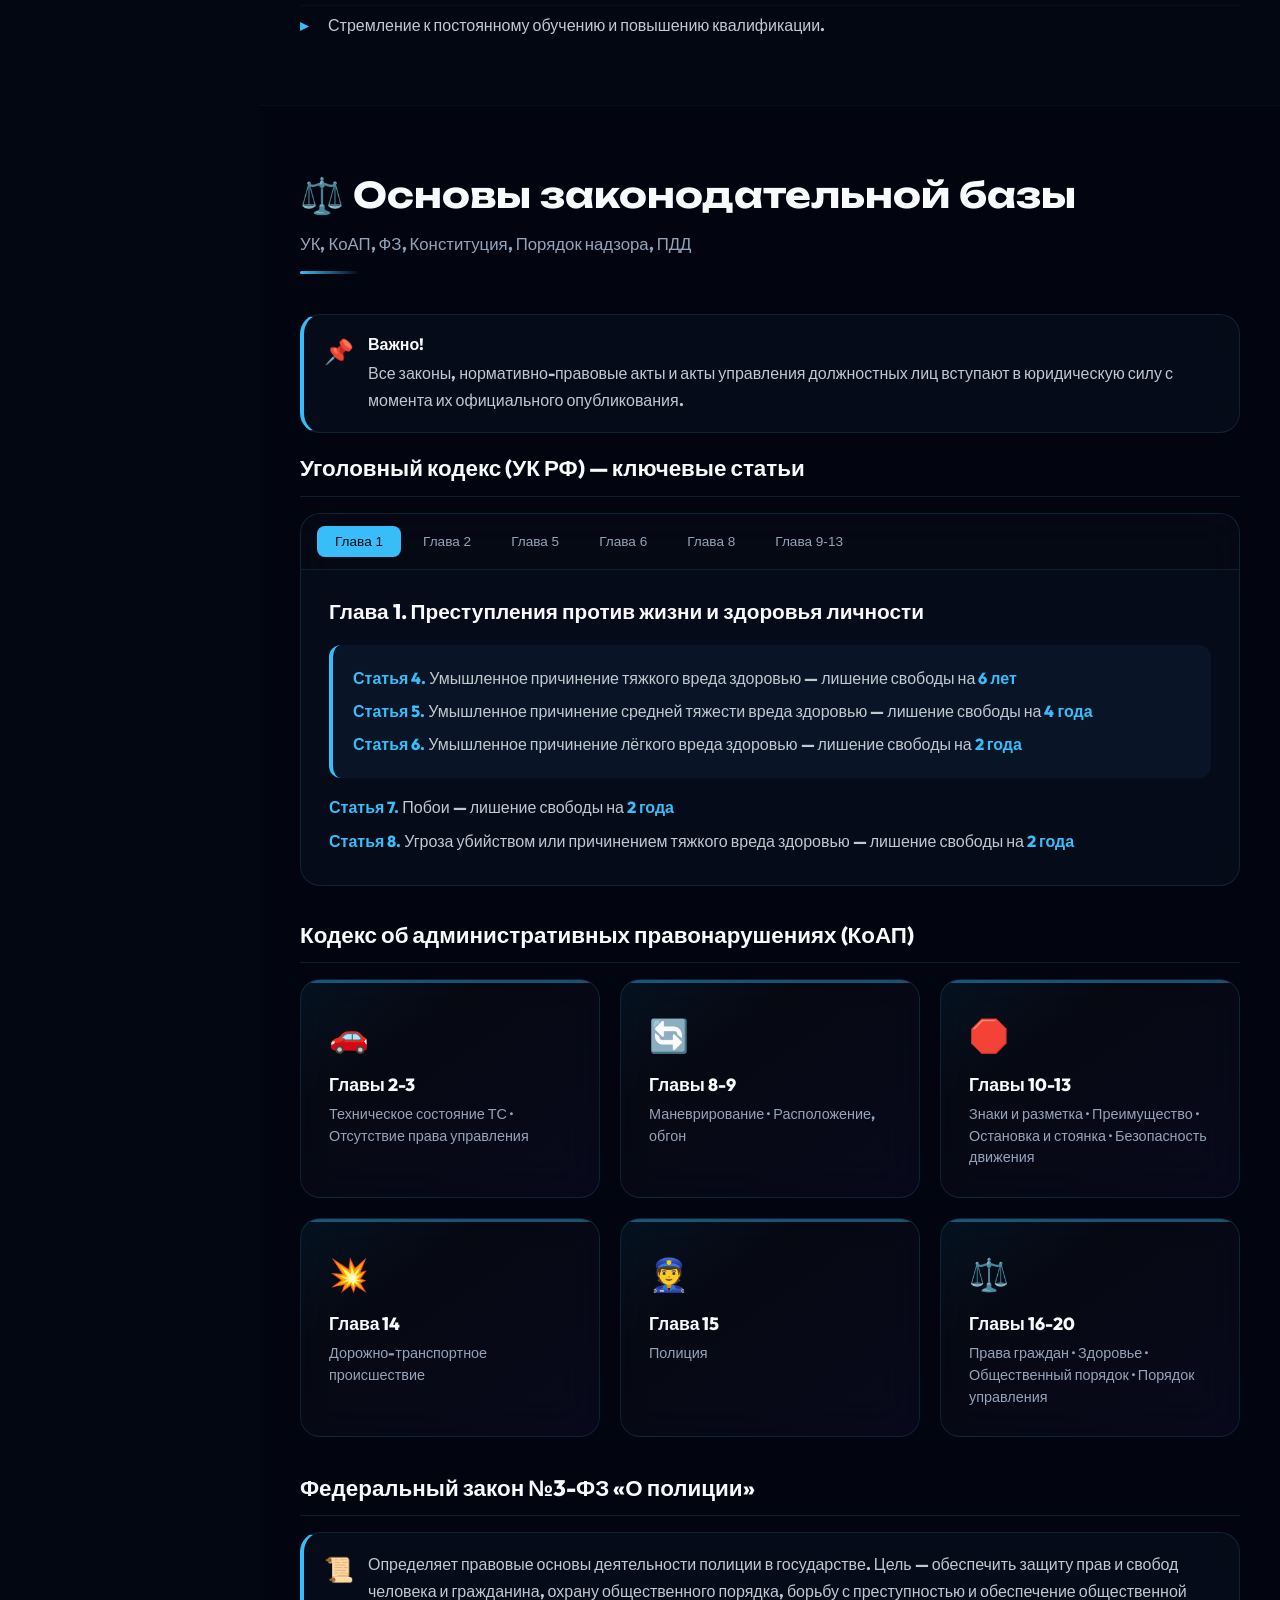
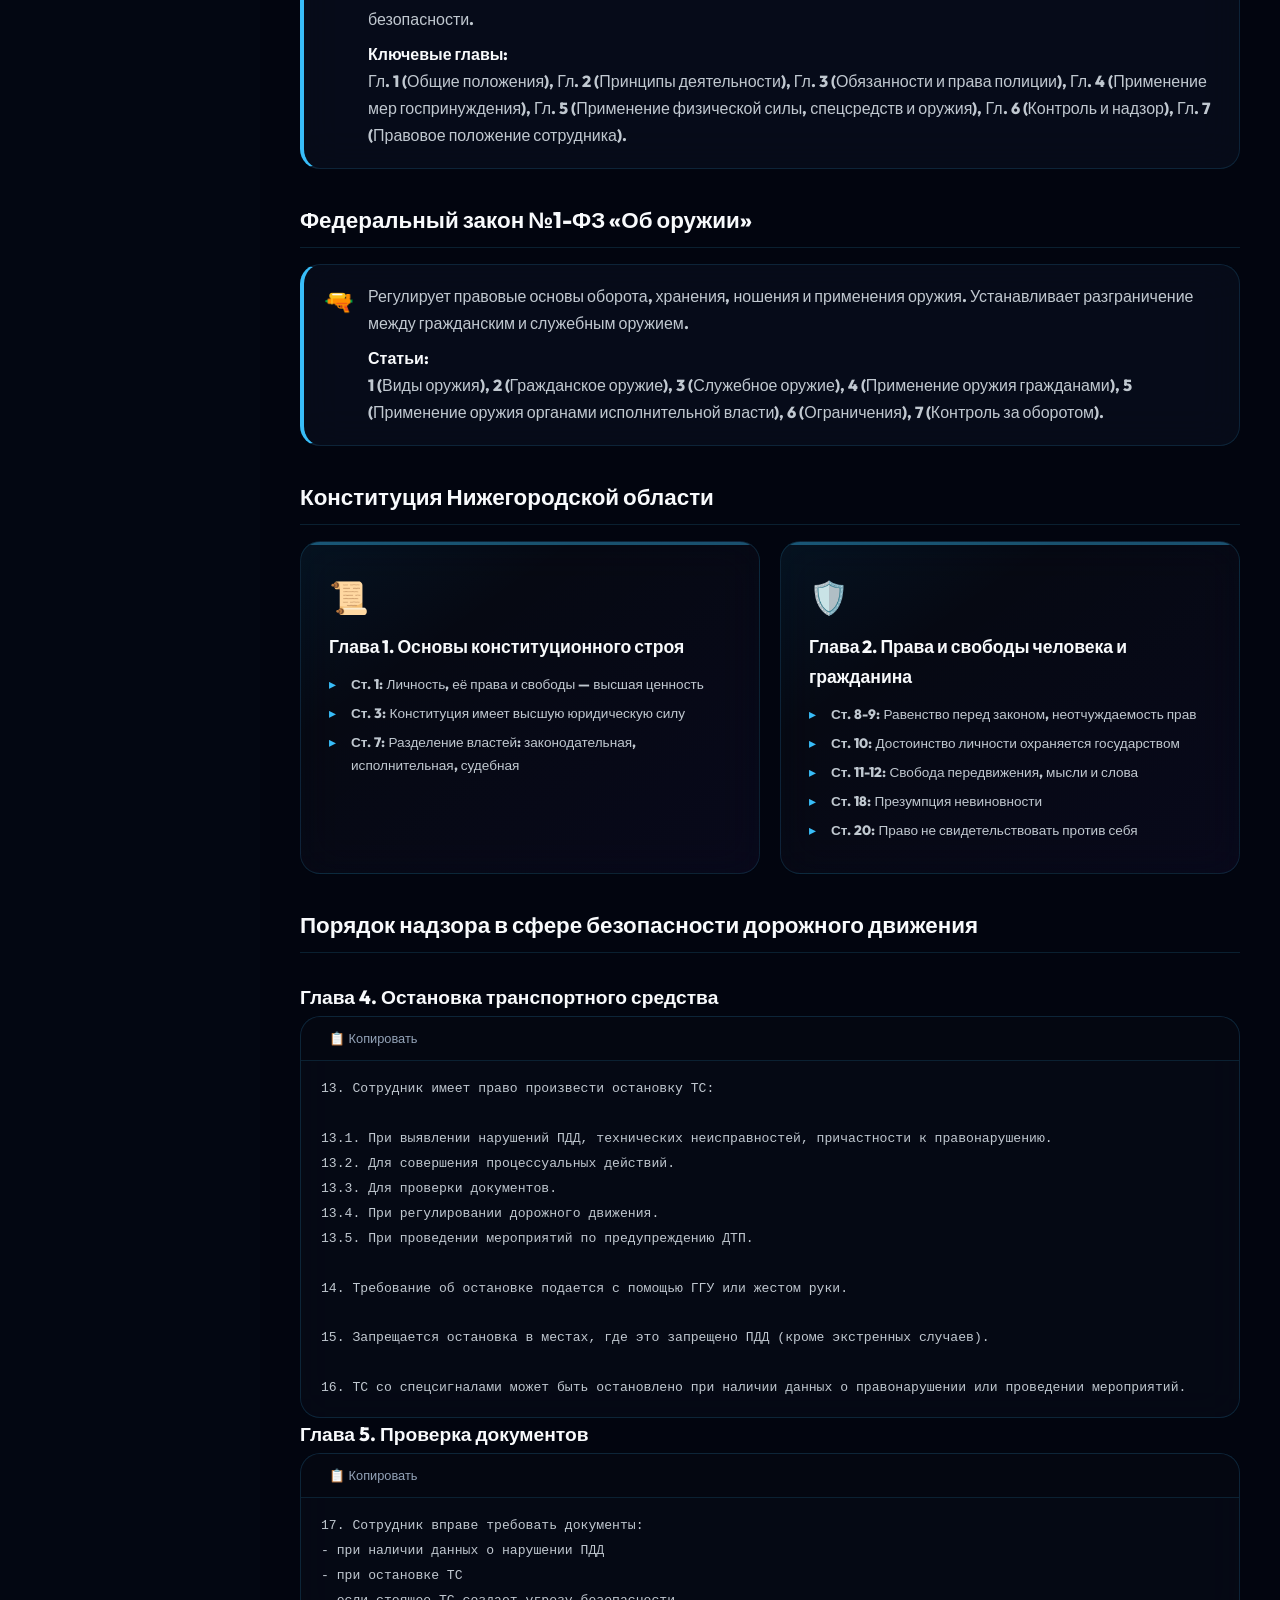
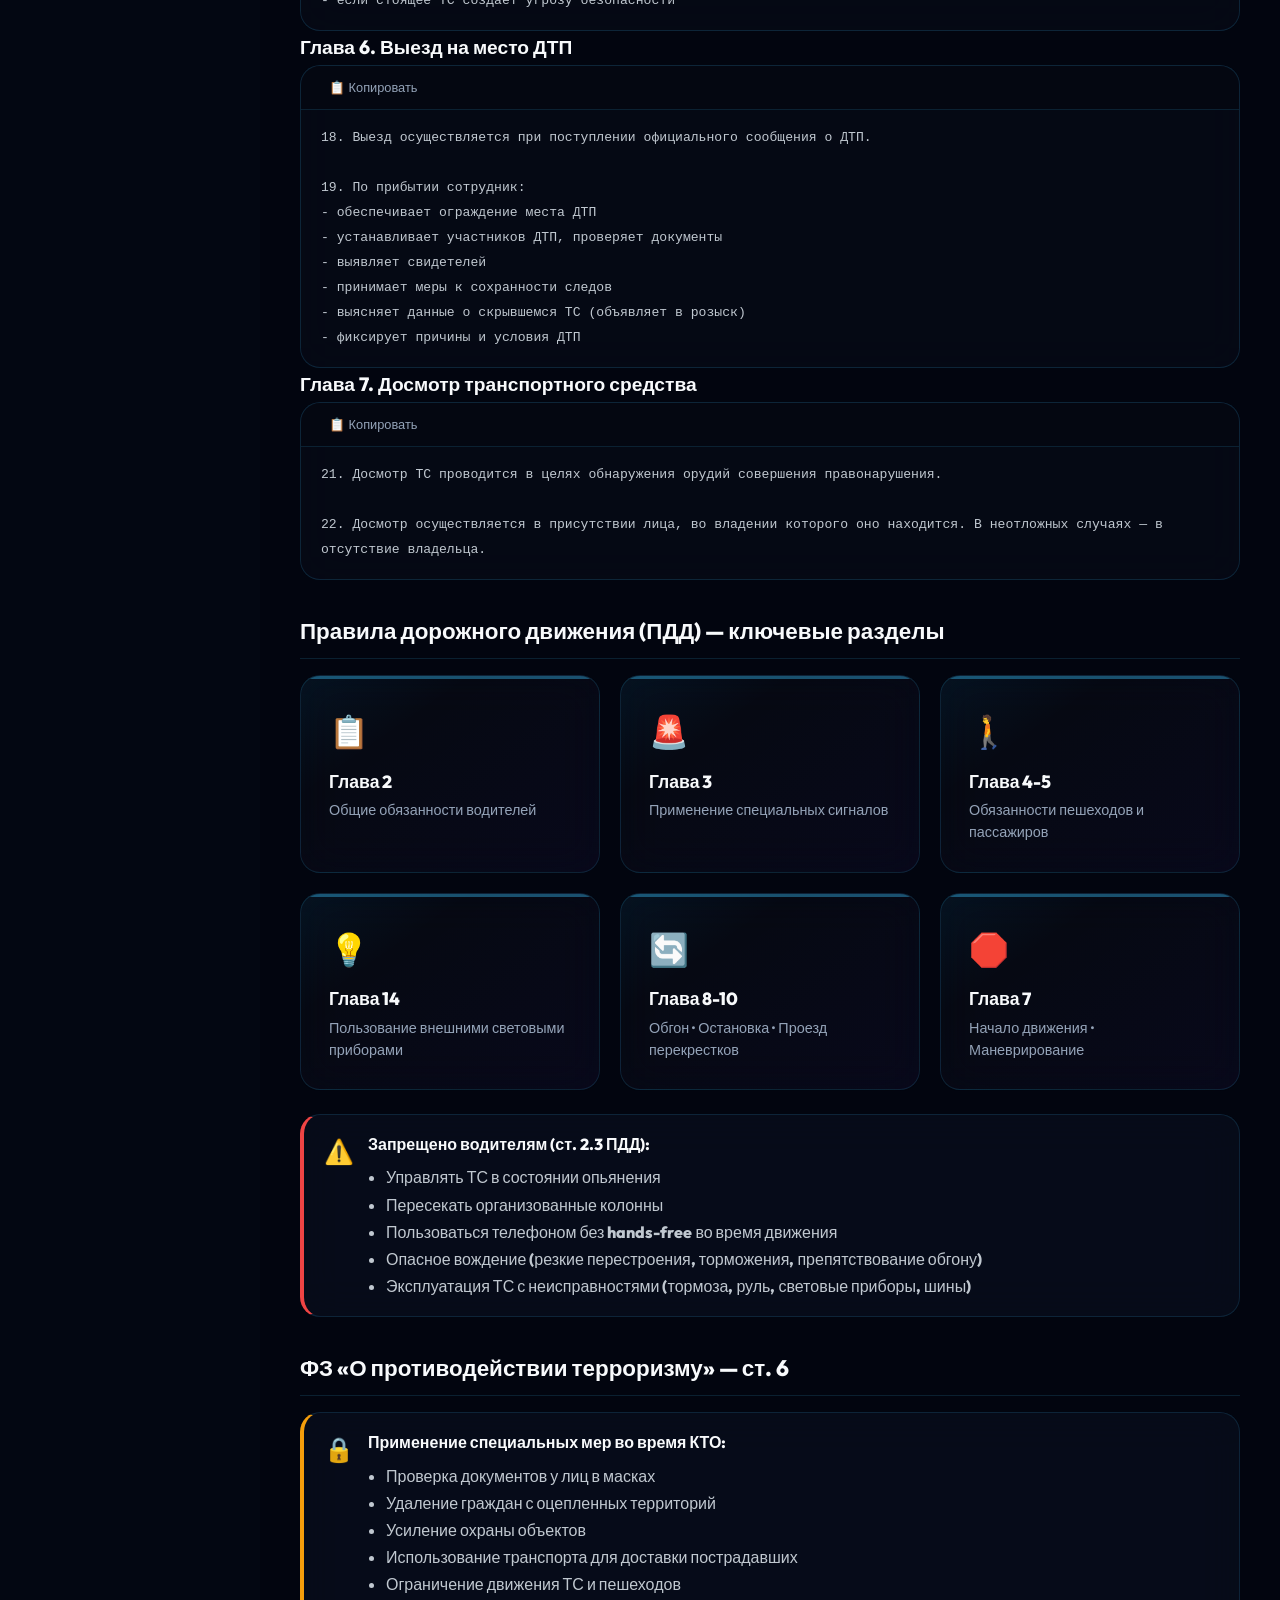
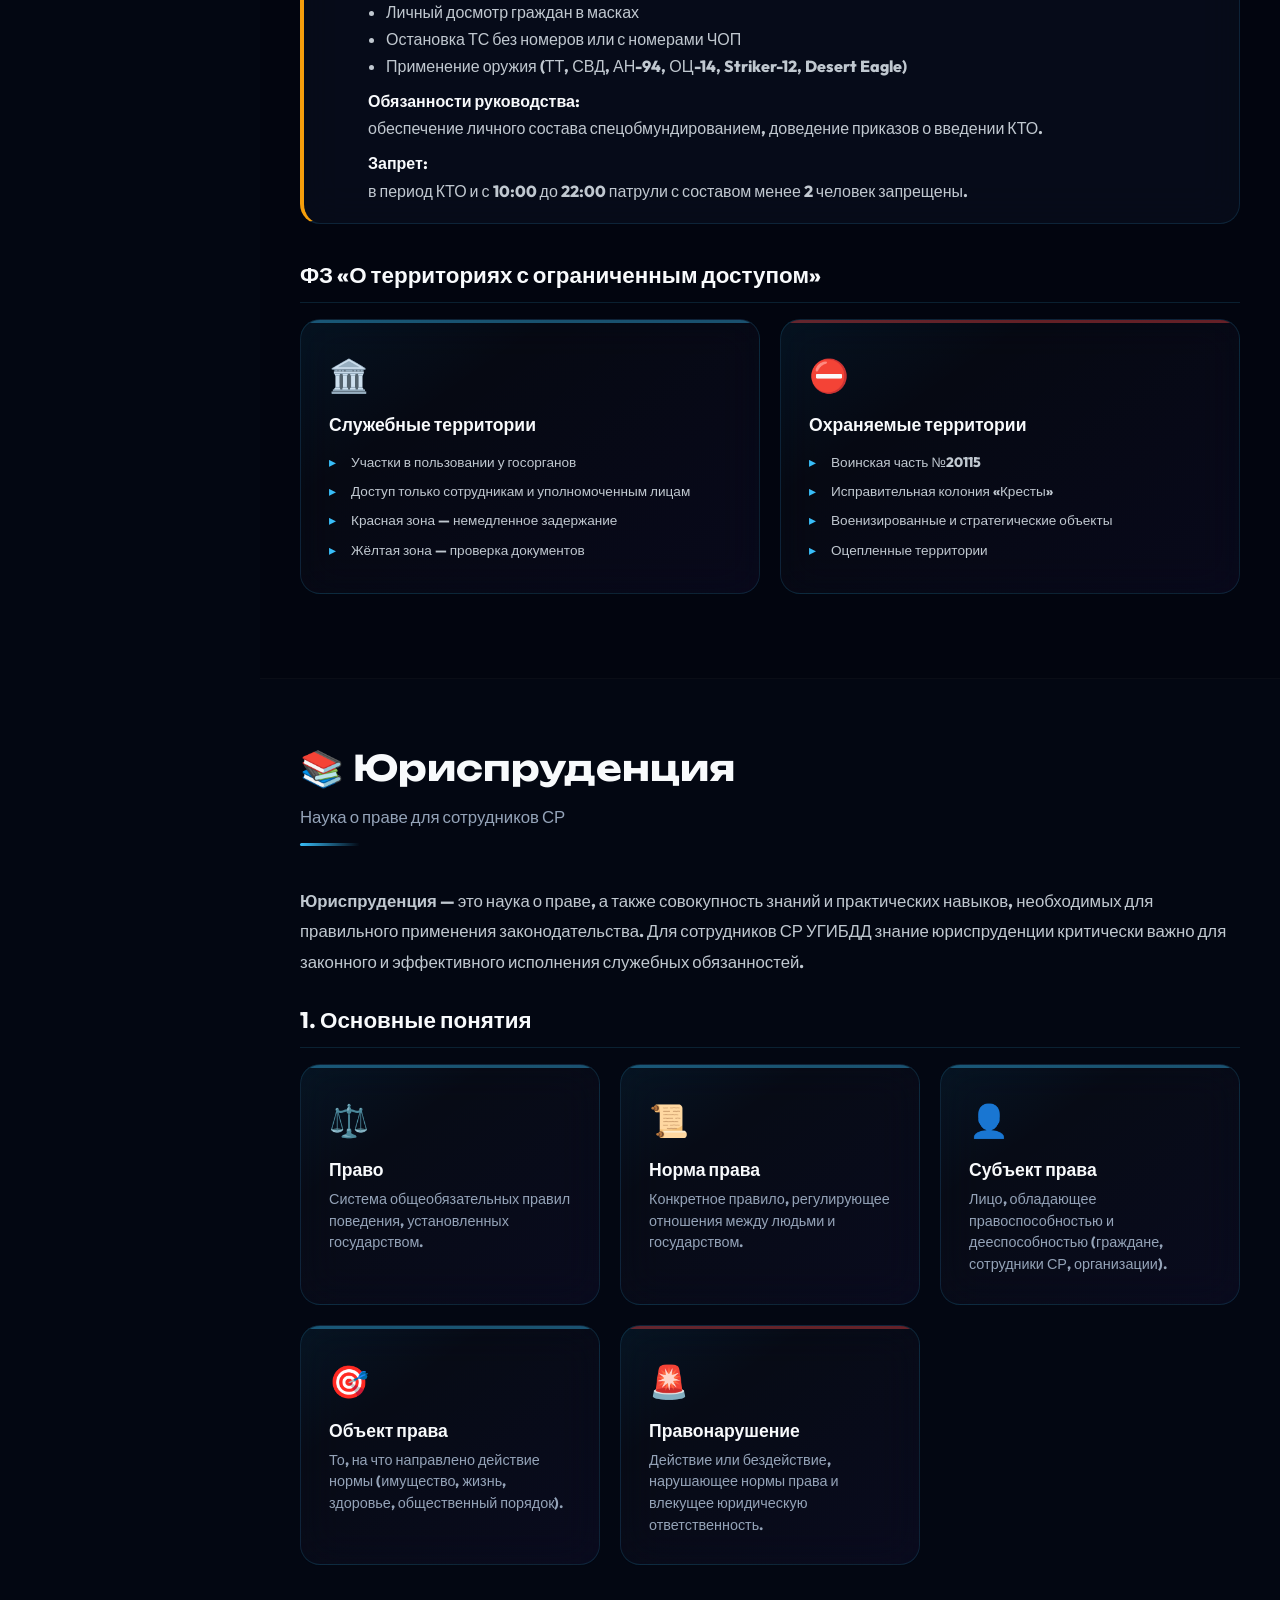
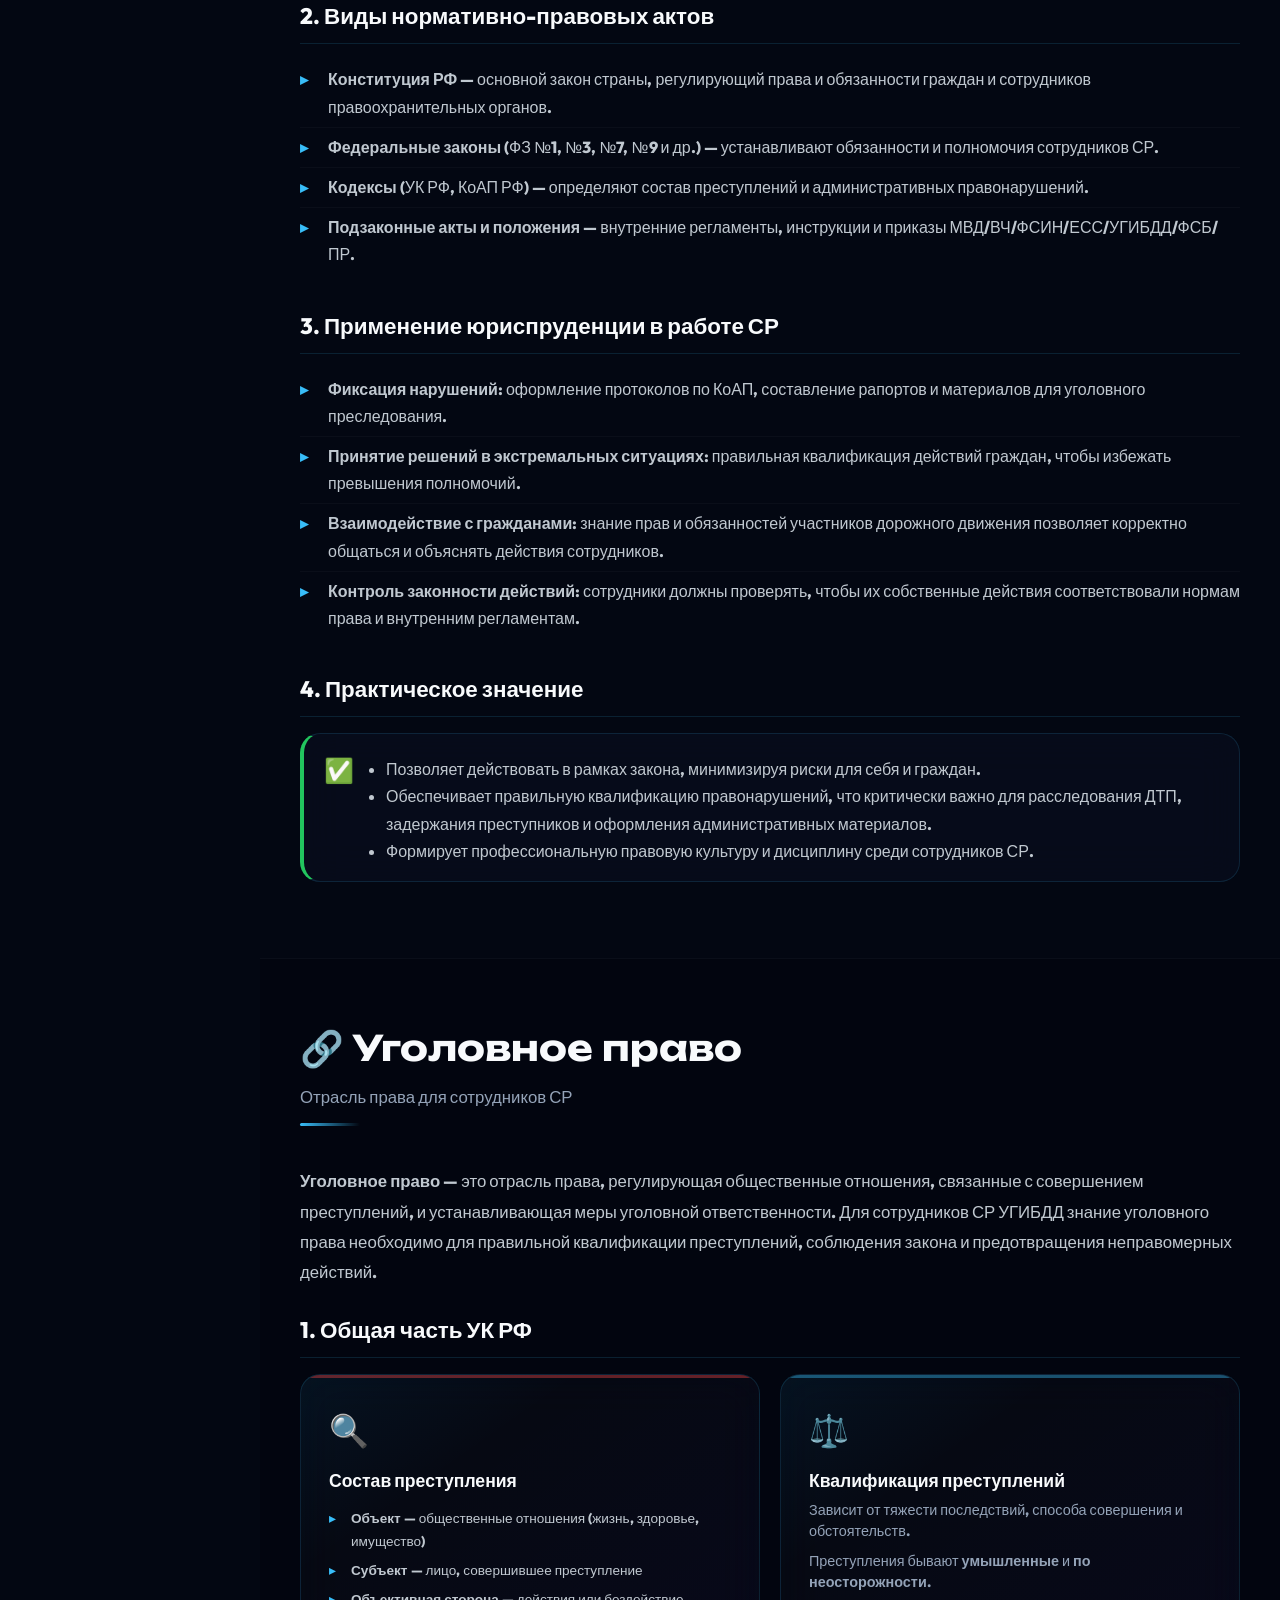
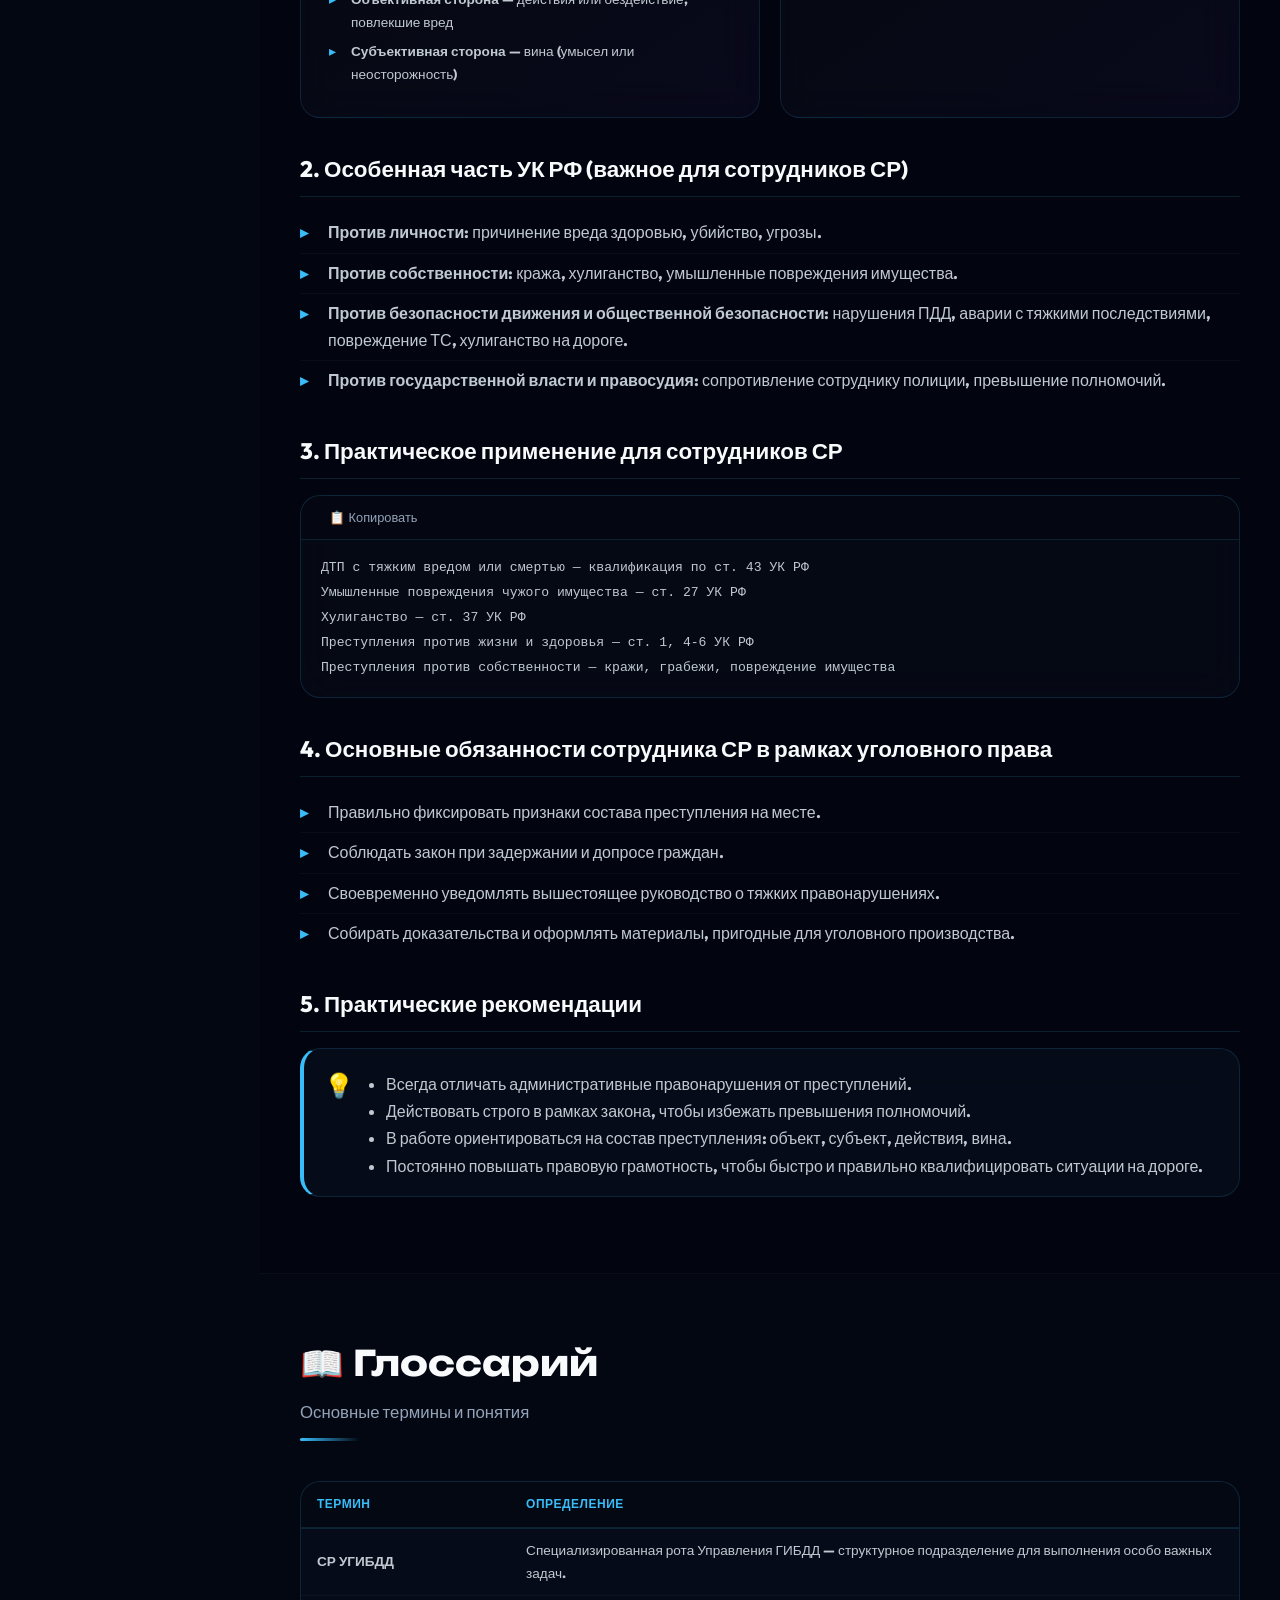
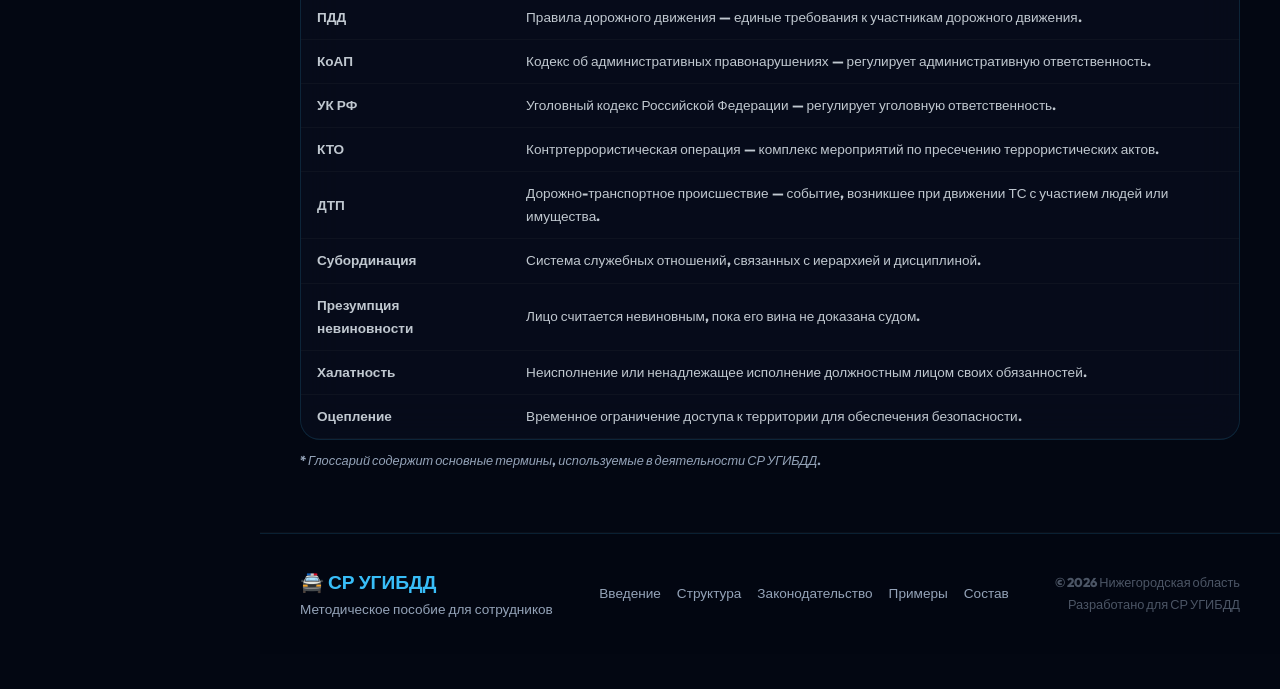
==== commit bf8c4b37: "Update" ====
--- a/book.html
+++ b/book.html
@@ -308,7 +308,7 @@
                             <button class="tabs__btn" data-tab="uk3">Глава 5</button>
                             <button class="tabs__btn" data-tab="uk4">Глава 6</button>
                             <button class="tabs__btn" data-tab="uk5">Глава 8</button>
-                            <button class="tabs__btn" data-tab="uk6">Глава 9-12</button>
+                            <button class="tabs__btn" data-tab="uk6">Глава 9-13</button>
                         </div>
 
                         <!-- Глава 1 -->
@@ -391,7 +391,7 @@
                             <p><strong>Статья 72.</strong> Дезертирство — лишение свободы на <strong>8 лет</strong></p>
                             <p><strong>Статья 73.</strong> Умышленные уничтожение или повреждение военного имущества — лишение свободы на <strong> на 3 года​</strong></p>
                             <p><strong>Статья 74.</strong> Освобождение от уголовной ответственности</p>
-                            <p><strong>Статья 74.</strong> Уголовный штраф</p>
+                            <p><strong>Статья 75.</strong> Уголовный штраф</p>
  
                             
                         </div>
